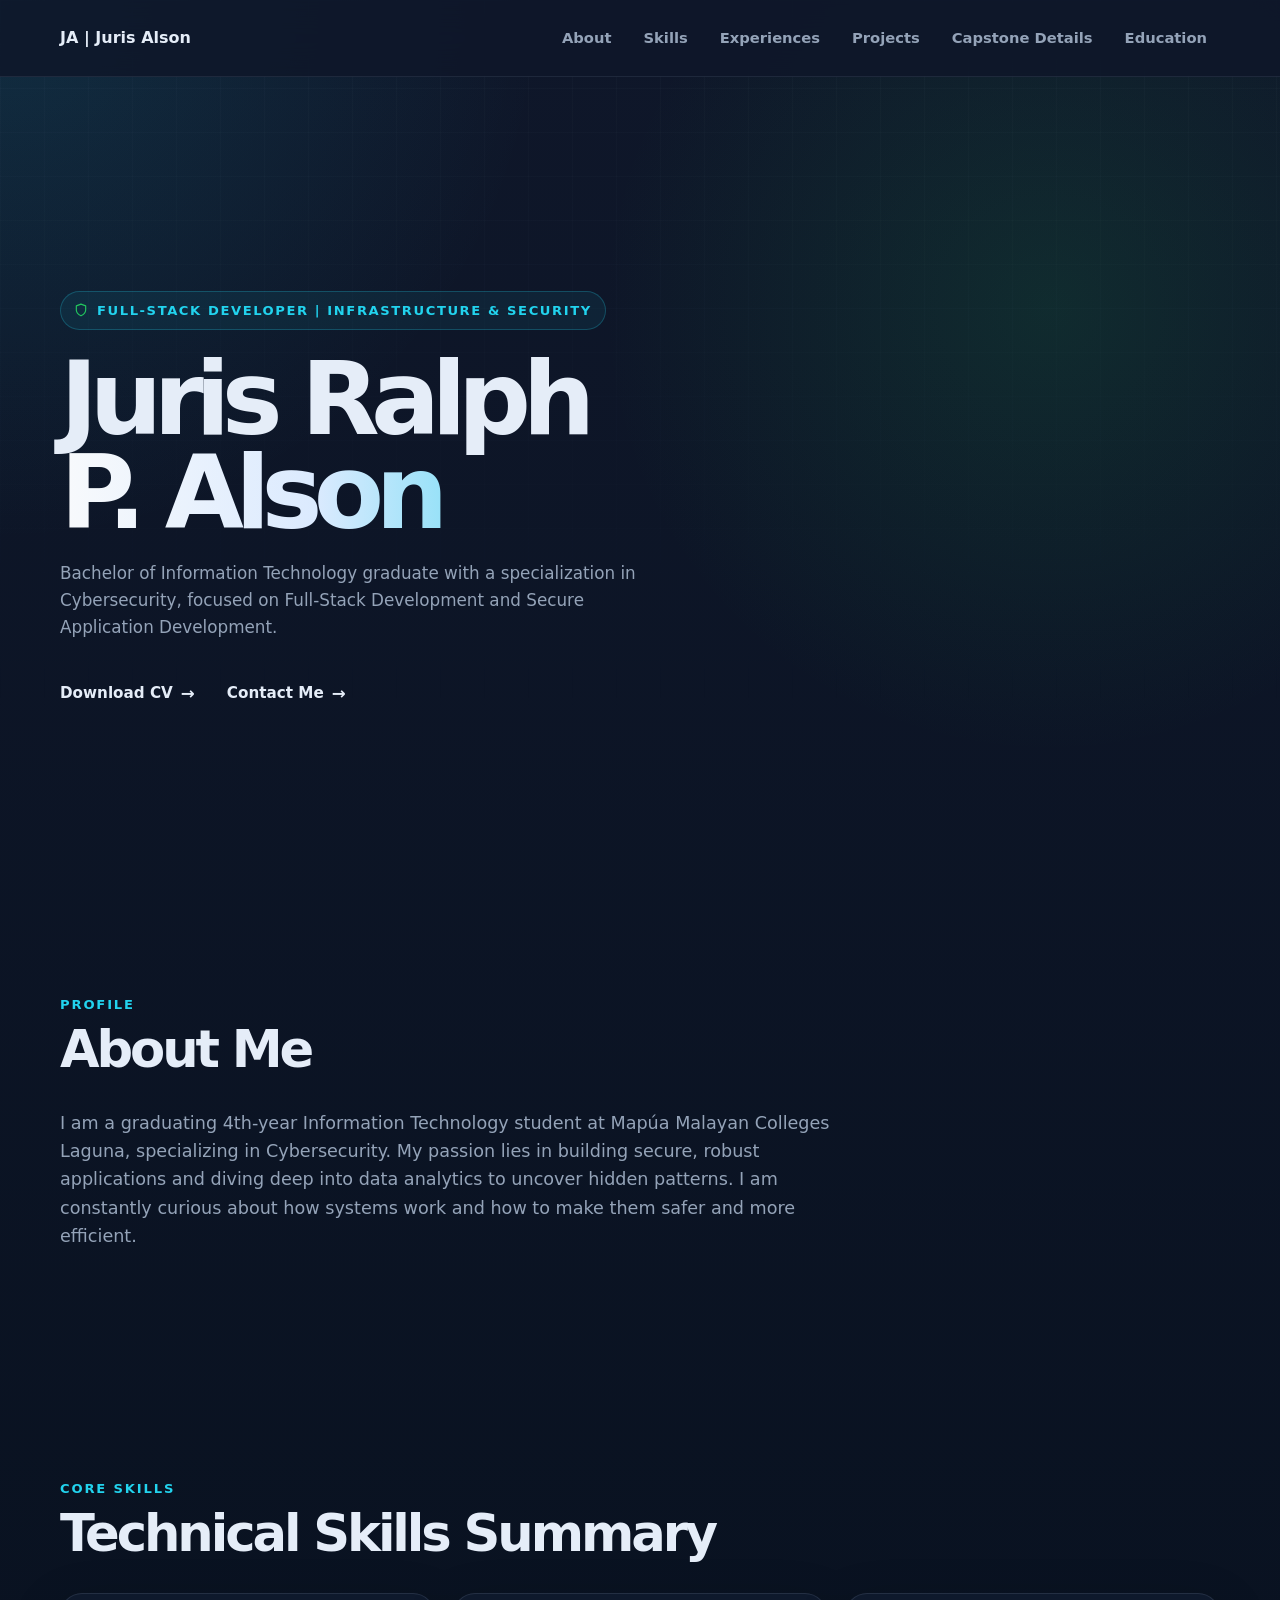
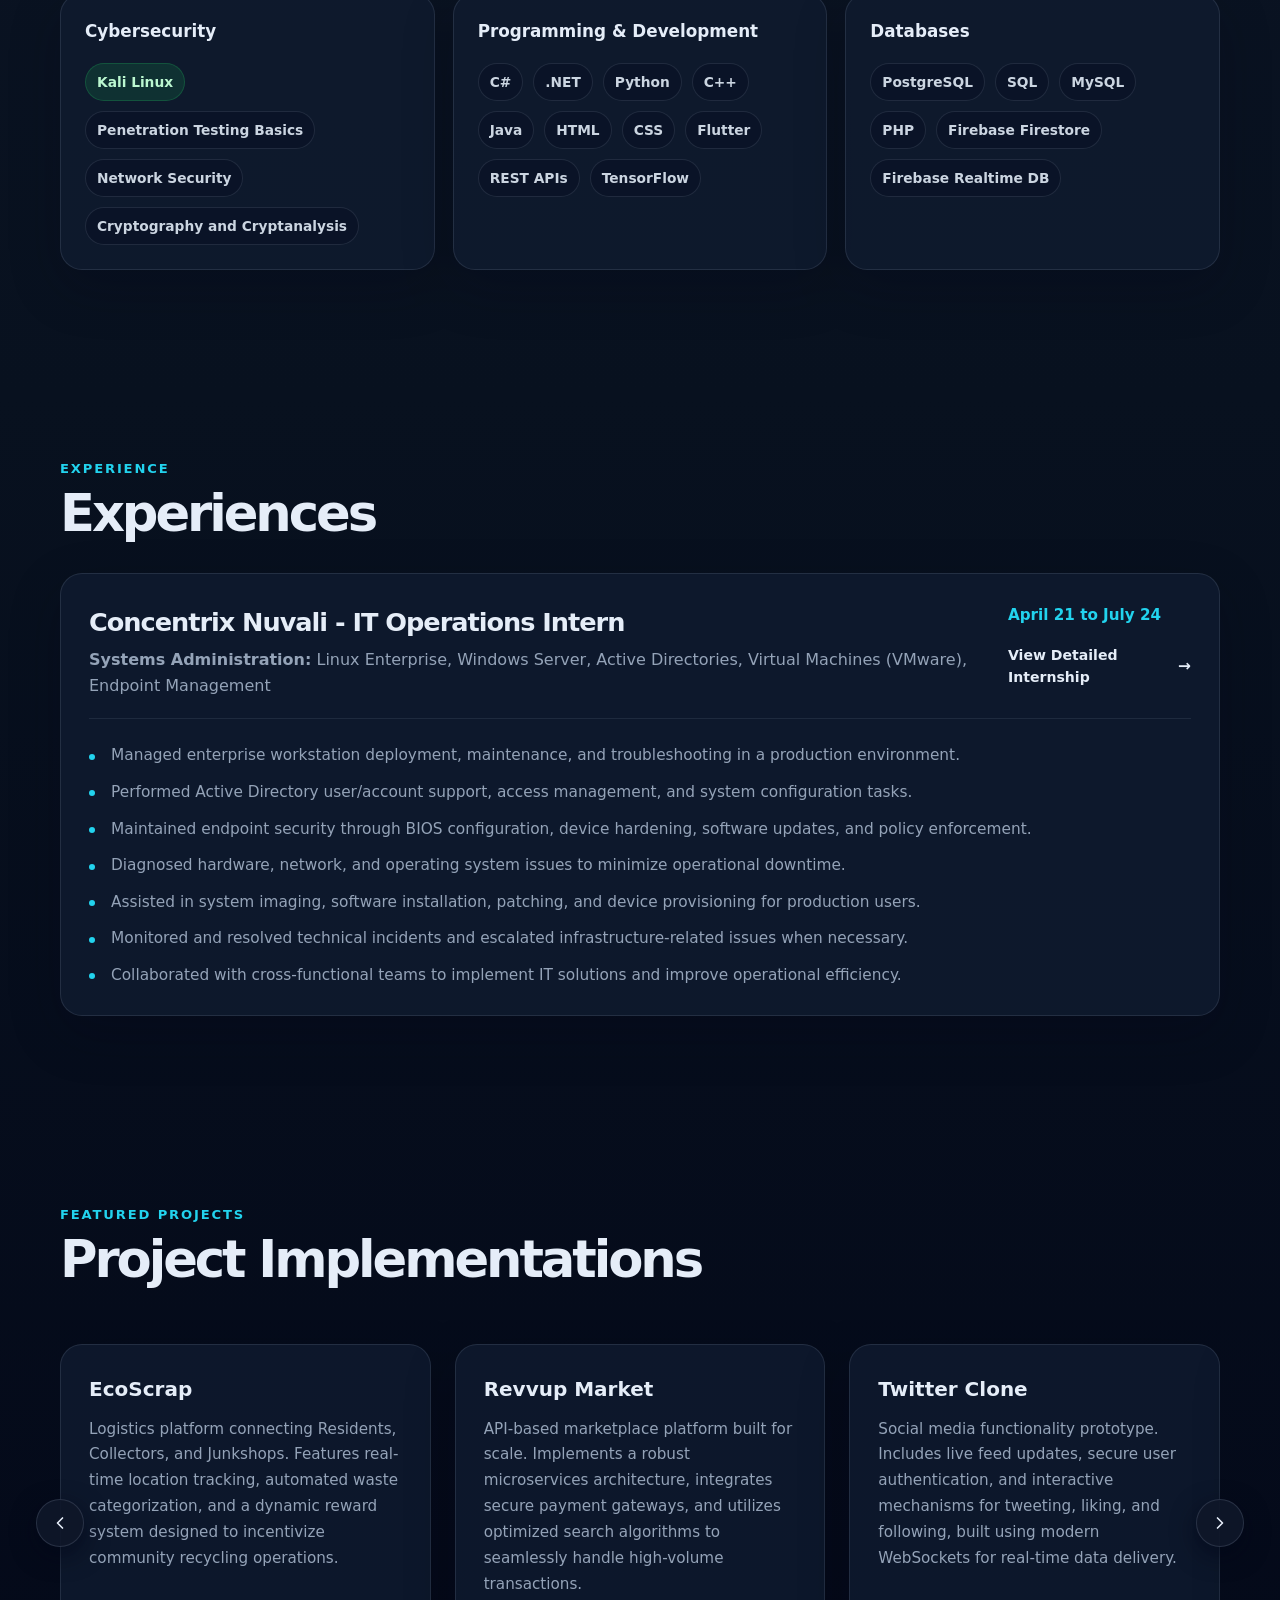
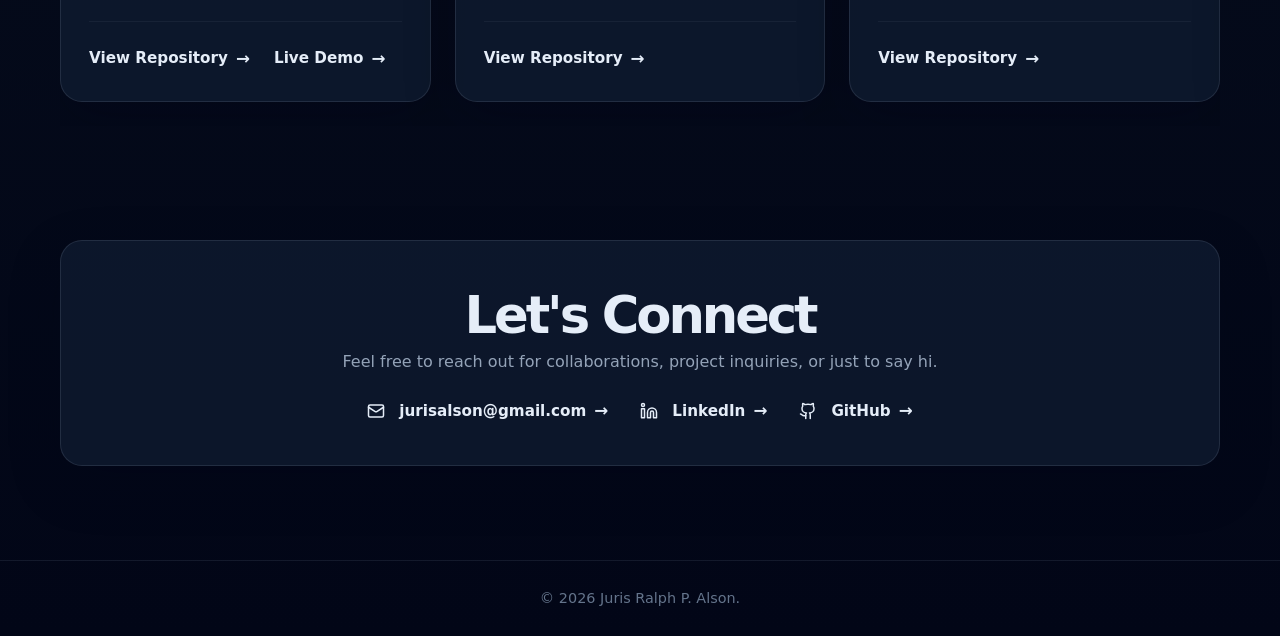
==== index.html @ 06d5c335 "Live demo link" ====
<!DOCTYPE html>
<html lang="en">
<head>
  <meta charset="UTF-8" />
  <meta name="viewport" content="width=device-width, initial-scale=1.0" />
  <meta name="description" content="Portfolio of Juris Ralph P. Alson - IT & Cybersecurity Graduate from Mapúa Malayan Colleges Laguna." />
  <title>Juris Ralph P. Alson | Full-Stack Developer & Cybersecurity</title>

  <style>
    :root {
      --bg: #0f172a;
      --bg-deep: #020617;
      --panel: #111c31;
      --panel-soft: #162238;
      --panel-glass: rgba(15, 23, 42, 0.76);
      --text: #e5edf8;
      --muted: #94a3b8;
      --muted-2: #64748b;
      --line: rgba(148, 163, 184, 0.18);
      --cyan: #22d3ee;
      --cyan-strong: #06b6d4;
      --green: #22c55e;
      --green-soft: rgba(34, 197, 94, 0.14);
      --cyan-soft: rgba(34, 211, 238, 0.14);
      --danger: #fb7185;
      --shadow: 0 24px 80px rgba(2, 6, 23, 0.45);
      --radius-xl: 28px;
      --radius-lg: 22px;
      --radius-md: 16px;
      --radius-sm: 12px;
      --container: 1160px;
      --transition: 220ms ease;
    }

    * {
      box-sizing: border-box;
      margin: 0;
      padding: 0;
    }

    html {
      scroll-behavior: smooth;
      max-width: 100%;
      overflow-x: hidden;
    }

    body {
      min-height: 100vh;
      max-width: 100%;
      overflow-x: hidden;
      background:
        radial-gradient(circle at top left, rgba(34, 211, 238, 0.12), transparent 34rem),
        radial-gradient(circle at 82% 8%, rgba(34, 197, 94, 0.12), transparent 28rem),
        linear-gradient(180deg, #0f172a 0%, #08111f 52%, #020617 100%);
      color: var(--text);
      font-family: Inter, ui-sans-serif, system-ui, -apple-system, BlinkMacSystemFont, "Segoe UI", sans-serif;
      line-height: 1.6;
      padding-top: 76px;
    }

    body::before {
      content: "";
      position: fixed;
      inset: 0;
      z-index: -2;
      background-image:
        linear-gradient(rgba(148, 163, 184, 0.04) 1px, transparent 1px),
        linear-gradient(90deg, rgba(148, 163, 184, 0.04) 1px, transparent 1px);
      background-size: 44px 44px;
      mask-image: linear-gradient(to bottom, rgba(0, 0, 0, 0.9), transparent 82%);
    }

    a {
      color: inherit;
      text-decoration: none;
    }

    img, svg {
      max-width: 100%;
      display: block;
    }

    .container {
      width: min(var(--container), calc(100% - 40px));
      margin-inline: auto;
    }

    .site-header {
      position: fixed;
      top: 0;
      left: 0;
      width: 100%;
      z-index: 1000;
      border-bottom: 1px solid rgba(148, 163, 184, 0.12);
      background: rgba(15, 23, 42, 0.85);
      backdrop-filter: blur(18px);
    }

    .nav {
      min-height: 76px;
      display: flex;
      align-items: center;
      justify-content: space-between;
      gap: 22px;
    }

    .brand {
      display: inline-flex;
      align-items: center;
      gap: 12px;
      min-height: 44px;
      font-weight: 800;
      letter-spacing: -0.04em;
    }

    .brand-mark {
      width: 42px;
      height: 42px;
      display: grid;
      place-items: center;
      border: 1px solid rgba(34, 211, 238, 0.42);
      border-radius: 14px;
      background:
        linear-gradient(135deg, rgba(34, 211, 238, 0.16), rgba(34, 197, 94, 0.08)),
        rgba(15, 23, 42, 0.7);
      color: var(--cyan);
      box-shadow: 0 0 34px rgba(34, 211, 238, 0.12);
    }

    .brand-text {
      font-size: 0.98rem;
      color: var(--text);
    }

    .nav-links {
      display: flex;
      align-items: center;
      gap: 6px;
      list-style: none;
    }

    .nav-links a {
      min-height: 44px;
      display: inline-flex;
      align-items: center;
      padding: 0 13px;
      border-radius: 999px;
      color: var(--muted);
      font-size: 0.92rem;
      font-weight: 650;
      transition: color var(--transition), background var(--transition), transform var(--transition);
    }

    .nav-links a:hover,
    .nav-links a:focus-visible {
      color: var(--cyan);
      background: rgba(34, 211, 238, 0.09);
      transform: translateY(-1px);
      outline: none;
    }

    /* --- ELEGANT TEXT LINKS --- */
    .text-link {
      display: inline-flex;
      align-items: center;
      gap: 8px;
      color: var(--text);
      font-size: 0.95rem;
      font-weight: 600;
      transition: color var(--transition);
      position: relative;
      padding-bottom: 2px;
      cursor: pointer;
    }

    .text-link .arrow {
      transition: transform var(--transition);
      font-size: 1.1em;
      line-height: 1;
    }

    .text-link::after {
      content: '';
      position: absolute;
      bottom: -2px;
      left: 0;
      width: 0;
      height: 1px;
      background: var(--cyan);
      transition: width 300ms ease;
    }

    .text-link:hover,
    .text-link:focus-visible {
      color: var(--cyan);
      outline: none;
    }

    .text-link:hover .arrow,
    .text-link:focus-visible .arrow {
      transform: translateX(4px);
    }

    .text-link:hover::after,
    .text-link:focus-visible::after {
      width: 100%;
    }

    .hero {
      min-height: calc(100vh - 76px);
      display: grid;
      align-items: center;
      padding: 92px 0 70px;
    }

    .hero-grid {
      display: grid;
      grid-template-columns: minmax(0, 1.1fr) minmax(300px, 0.9fr);
      align-items: center;
      gap: 54px;
    }

    .eyebrow {
      width: fit-content;
      display: inline-flex;
      align-items: center;
      gap: 9px;
      margin-bottom: 22px;
      padding: 8px 13px;
      border: 1px solid rgba(34, 211, 238, 0.24);
      border-radius: 999px;
      background: rgba(34, 211, 238, 0.07);
      color: var(--cyan);
      font-size: 0.82rem;
      font-weight: 800;
      letter-spacing: 0.12em;
      text-transform: uppercase;
    }

    .hero h1 {
      max-width: 760px;
      font-size: clamp(3rem, 8vw, 6.8rem);
      line-height: 0.92;
      letter-spacing: -0.085em;
      font-weight: 900;
    }

    .hero h1 span {
      display: block;
      background: linear-gradient(90deg, #f8fafc 0%, #dbeafe 42%, #22d3ee 100%);
      -webkit-background-clip: text;
      background-clip: text;
      color: transparent;
    }

    .hero-title {
      margin-top: 22px;
      color: var(--green);
      font-size: clamp(1.1rem, 2vw, 1.45rem);
      font-weight: 800;
      letter-spacing: -0.02em;
    }

    .hero-copy {
      max-width: 660px;
      margin-top: 20px;
      color: var(--muted);
      font-size: 1.05rem;
    }

    .hero-actions {
      display: flex;
      align-items: center;
      flex-wrap: wrap;
      gap: 32px;
      margin-top: 40px;
    }

    .hero-panel {
      position: relative;
      isolation: isolate;
      border: 1px solid rgba(148, 163, 184, 0.18);
      border-radius: var(--radius-xl);
      background: rgba(15, 23, 42, 0.78);
      box-shadow: var(--shadow);
      overflow: hidden;
    }

    .terminal-top {
      display: flex;
      align-items: center;
      gap: 8px;
      padding: 18px 20px;
      border-bottom: 1px solid rgba(148, 163, 184, 0.14);
      background: rgba(2, 6, 23, 0.28);
    }

    .dot { width: 11px; height: 11px; border-radius: 50%; background: var(--danger); }
    .dot:nth-child(2) { background: #fbbf24; }
    .dot:nth-child(3) { background: var(--green); }

    .terminal {
      padding: 26px;
      font-family: "SFMono-Regular", Consolas, "Liberation Mono", monospace;
      font-size: 0.93rem;
    }

    .terminal-line {
      display: flex;
      gap: 12px;
      padding: 10px 0;
      color: var(--muted);
      border-bottom: 1px solid rgba(148, 163, 184, 0.07);
    }

    .terminal-line:last-child { border-bottom: 0; }
    .prompt { color: var(--green); white-space: nowrap; }
    .command { color: var(--cyan); }
    .output { color: var(--text); }

    .section {
      padding: 94px 0;
      scroll-margin-top: 76px;
    }

    .section-heading {
      max-width: 760px;
      margin-bottom: 34px;
    }

    .section-kicker {
      color: var(--cyan);
      font-size: 0.82rem;
      font-weight: 900;
      letter-spacing: 0.14em;
      text-transform: uppercase;
    }

    .section h2 {
      margin-top: 9px;
      font-size: clamp(2rem, 4vw, 3.25rem);
      line-height: 1;
      letter-spacing: -0.06em;
    }

    .about-copy {
      max-width: 800px;
      color: var(--muted);
      font-size: 1.1rem;
      margin-bottom: 40px;
    }

    .skills-grid {
      display: grid;
      grid-template-columns: repeat(3, minmax(0, 1fr));
      gap: 18px;
    }

    .skill-card, .experience-card, .project-card, .contact-card {
      border: 1px solid rgba(148, 163, 184, 0.16);
      background: rgba(17, 28, 49, 0.76);
      border-radius: var(--radius-lg);
      box-shadow: 0 18px 52px rgba(2, 6, 23, 0.22);
    }

    .skill-card {
      padding: 24px;
      transition: transform var(--transition), border-color var(--transition), background var(--transition);
    }

    .skill-card:hover {
      transform: translateY(-5px);
      border-color: rgba(34, 211, 238, 0.34);
    }

    .card-title {
      display: flex;
      align-items: center;
      gap: 12px;
      margin-bottom: 18px;
      font-size: 1.05rem;
    }

    .tag-cloud {
      display: flex;
      flex-wrap: wrap;
      gap: 10px;
    }

    .tag {
      min-height: 34px;
      display: inline-flex;
      align-items: center;
      padding: 7px 11px;
      border: 1px solid rgba(148, 163, 184, 0.16);
      border-radius: 999px;
      background: rgba(2, 6, 23, 0.24);
      color: #cbd5e1;
      font-size: 0.86rem;
      font-weight: 700;
    }

    .tag.green {
      color: #bbf7d0;
      background: var(--green-soft);
      border-color: rgba(34, 197, 94, 0.24);
    }

    .experience-card {
      padding: 28px;
    }

    .experience-top {
      display: flex;
      align-items: flex-start;
      justify-content: space-between;
      gap: 22px;
      margin-bottom: 24px;
      padding-bottom: 20px;
      border-bottom: 1px solid rgba(148, 163, 184, 0.13);
    }

    .experience-top h3 { font-size: clamp(1.35rem, 2vw, 1.8rem); letter-spacing: -0.04em; }
    .experience-top p { color: var(--muted); margin-top: 4px; }
    .timeline-badge { color: var(--cyan); font-weight: 700; font-size: 0.95rem; }

    .resume-list {
      display: grid;
      gap: 12px;
      list-style: none;
      margin-top: 16px;
    }

    .resume-list li {
      position: relative;
      padding-left: 22px;
      color: var(--muted);
      font-size: 0.96rem;
    }

    .resume-list li::before {
      content: "";
      position: absolute;
      left: 0;
      top: 0.68em;
      width: 6px;
      height: 6px;
      border-radius: 50%;
      background: var(--cyan);
    }

    /* --- CAROUSEL SLIDESHOW STYLES --- */
    .carousel-wrapper {
      position: relative;
      display: flex;
      align-items: center;
    }

    .projects-carousel {
      display: flex;
      gap: 24px;
      overflow-x: auto;
      scroll-snap-type: x mandatory;
      scroll-behavior: smooth;
      padding: 24px 0; 
      scrollbar-width: none; 
      -ms-overflow-style: none;  
      width: 100%;
    }

    .projects-carousel::-webkit-scrollbar {
      display: none; 
    }

    .project-card {
      flex: 0 0 calc(33.333% - 16px);
      scroll-snap-align: start;
      display: flex;
      flex-direction: column;
      padding: 28px;
      transition: transform var(--transition), border-color var(--transition);
    }

    .project-card:hover {
      transform: translateY(-7px);
      border-color: rgba(34, 211, 238, 0.38);
    }

    .project-card h3 { 
      font-size: 1.25rem; 
      margin-bottom: 12px; 
    }
    
    .project-card p { 
      color: var(--muted); 
      font-size: 0.95rem; 
      margin-bottom: 24px; 
      line-height: 1.7;
    }

    .project-links {
      display: flex;
      flex-wrap: wrap;
      column-gap: 24px;
      row-gap: 12px;
      margin-top: auto;
      padding-top: 24px;
      border-top: 1px solid rgba(148, 163, 184, 0.08);
    }

    /* Carousel Navigation Arrows */
    .carousel-nav {
      position: absolute;
      z-index: 10;
      width: 48px;
      height: 48px;
      border-radius: 50%;
      background: rgba(15, 23, 42, 0.9);
      border: 1px solid rgba(148, 163, 184, 0.2);
      color: var(--text);
      display: grid;
      place-items: center;
      cursor: pointer;
      box-shadow: 0 8px 24px rgba(2, 6, 23, 0.6);
      transition: all var(--transition);
    }

    .carousel-nav svg {
      width: 20px;
      height: 20px;
    }

    .carousel-nav:hover {
      color: var(--cyan);
      border-color: var(--cyan);
      background: rgba(34, 211, 238, 0.1);
      transform: scale(1.05);
    }

    .carousel-nav.prev { left: -24px; }
    .carousel-nav.next { right: -24px; }

    /* Contacts Section */
    .contact-card {
      padding: 40px;
      text-align: center;
      margin-top: 20px;
    }
    
    .contact-links {
      display: flex;
      justify-content: center;
      align-items: center;
      gap: 32px;
      flex-wrap: wrap;
      margin-top: 24px;
    }

    .footer { 
      padding: 26px 0; 
      border-top: 1px solid rgba(148, 163, 184, 0.12); 
      color: var(--muted-2); 
      text-align: center; 
      font-size: 0.9rem; 
    }

    @media (max-width: 980px) {
      .nav { flex-direction: column; align-items: flex-start; gap: 14px; padding: 14px 0; }
      .nav-links { width: 100%; overflow-x: auto; background: rgba(2, 6, 23, 0.2); padding: 6px; border-radius: 14px; }
      .hero-grid { grid-template-columns: 1fr; }
      .skills-grid { grid-template-columns: repeat(2, minmax(0, 1fr)); }
      .project-card { flex: 0 0 calc(50% - 12px); }
      .carousel-nav.prev { left: -10px; }
      .carousel-nav.next { right: -10px; }
    }

    @media (max-width: 720px) {
      .skills-grid { grid-template-columns: 1fr; }
      .experience-top { flex-direction: column; gap: 10px; }
      .project-card { flex: 0 0 100%; }
      .carousel-nav.prev { left: 5px; }
      .carousel-nav.next { right: 5px; }
      .contact-links { gap: 20px; flex-direction: column; }
    }
  </style>
</head>

<body>
  <header class="site-header">
     <nav class="nav container">
      <a  class="" href="index.html" style="text-decoration:none; color:var(--text-main); font-weight:900;">JA | Juris Alson</a>
           <ul class="nav-links">
        <li><a href="#about">About</a></li>
        <li><a href="#skills">Skills</a></li>
        <li><a href="#experience">Experiences</a></li>
        <li><a href="#projects">Projects</a></li>
        <li><a href="capstone.html">Capstone Details</a></li>
        <li><a href="education.html">Education</a></li>
      </ul>
    </nav>
  </header>

  <main id="home">
    <section class="hero">
      <div class="container hero-grid">
        <div class="hero-content">
          <p class="eyebrow">
            <svg width="14" height="14" viewBox="0 0 24 24" fill="none" stroke="currentColor" stroke-width="2" stroke-linecap="round" stroke-linejoin="round" style="color: var(--green)"><path d="M12 22s8-4 8-10V5l-8-3-8 3v7c0 6 8 10 8 10z"/></svg>
            Full-Stack Developer | Infrastructure &amp; Security
          </p>
          <h1>Juris Ralph <span>P. Alson</span></h1>
          <p class="hero-copy">
            Bachelor of Information Technology graduate with a specialization in Cybersecurity, focused on Full-Stack Development and Secure Application Development.
          </p>
          <div class="hero-actions">
            <a class="text-link" href="#">
              Download CV <span class="arrow">&rarr;</span>
            </a>
            <a class="text-link" href="#contact">
              Contact Me <span class="arrow">&rarr;</span>
            </a>
          </div>
        </div>
      </div>
    </section>

    <section class="section" id="about">
      <div class="container">
        <div class="section-heading">
          <p class="section-kicker">Profile</p>
          <h2>About Me</h2>
        </div>
        <p class="about-copy">
          I am a graduating 4th-year Information Technology student at Mapúa Malayan Colleges Laguna, specializing in Cybersecurity. My passion lies in building secure, robust applications and diving deep into data analytics to uncover hidden patterns. I am constantly curious about how systems work and how to make them safer and more efficient.
        </p>
      </div>
    </section>

    <section class="section" id="skills">
      <div class="container">
        <div class="section-heading">
          <p class="section-kicker">Core Skills</p>
          <h2>Technical Skills Summary</h2>
        </div>
        <div class="skills-grid">
          <article class="skill-card">
            <h3 class="card-title">Cybersecurity</h3>
            <div class="tag-cloud">
              <span class="tag green">Kali Linux</span><span class="tag">Penetration Testing Basics</span>
              <span class="tag">Network Security</span><span class="tag">Cryptography and Cryptanalysis</span>
            </div>
          </article>
          <article class="skill-card">
            <h3 class="card-title">Programming &amp; Development</h3>
            <div class="tag-cloud">
              <span class="tag">C#</span><span class="tag">.NET</span><span class="tag">Python</span><span class="tag">C++</span><span class="tag">Java</span>
              <span class="tag">HTML</span><span class="tag">CSS</span><span class="tag">Flutter</span><span class="tag">REST APIs</span><span class="tag">TensorFlow</span>
            </div>
          </article>
          <article class="skill-card">
            <h3 class="card-title">Databases</h3>
            <div class="tag-cloud">
              <span class="tag">PostgreSQL</span><span class="tag">SQL</span><span class="tag">MySQL</span><span class="tag">PHP</span><span class="tag">Firebase Firestore</span><span class="tag">Firebase Realtime DB</span>
            </div>
          </article>
        </div>
      </div>
    </section>

    <section class="section" id="experience">
      <div class="container">
        <div class="section-heading">
          <p class="section-kicker">Experience</p>
          <h2>Experiences</h2>
        </div>
        <article class="experience-card">
          <div class="experience-top">
            <div>
              <h3>Concentrix Nuvali - IT Operations Intern</h3>
              <p><strong>Systems Administration:</strong> Linux Enterprise, Windows Server, Active Directories, Virtual Machines (VMware), Endpoint Management</p>
            </div>
            <div>
              <span class="timeline-badge">April 21 to July 24</span>
              <div style="margin-top: 14px;">
                <a href="https://docs.google.com/document/d/12m9ZU3Gv-jdrtrzDTRS5adx8WhBdzxAST0twOi1y_UE/edit?usp=sharing" class="text-link" style="font-size: 0.88rem;">
                  View Detailed Internship <span class="arrow">&rarr;</span>
                </a>
              </div>
            </div>
          </div>
          <ul class="resume-list">
            <li>Managed enterprise workstation deployment, maintenance, and troubleshooting in a production environment.</li>
            <li>Performed Active Directory user/account support, access management, and system configuration tasks.</li>
            <li>Maintained endpoint security through BIOS configuration, device hardening, software updates, and policy enforcement.</li>
            <li>Diagnosed hardware, network, and operating system issues to minimize operational downtime.</li>
            <li>Assisted in system imaging, software installation, patching, and device provisioning for production users.</li>
            <li>Monitored and resolved technical incidents and escalated infrastructure-related issues when necessary.</li>
            <li>Collaborated with cross-functional teams to implement IT solutions and improve operational efficiency.</li>
          </ul>
        </article>
      </div>
    </section>

    <section class="section" id="projects">
      <div class="container">
        <div class="section-heading">
          <p class="section-kicker">Featured Projects</p>
          <h2>Project Implementations</h2>
        </div>
        
        <div class="carousel-wrapper">
          <button class="carousel-nav prev" aria-label="Previous project">
            <svg viewBox="0 0 24 24" fill="none" stroke="currentColor" stroke-width="2" stroke-linecap="round" stroke-linejoin="round"><path d="m15 18-6-6 6-6"/></svg>
          </button>
          
          <div class="projects-carousel" id="projects-track">
            
            <article class="project-card">
              <h3>EcoScrap</h3>
              <p>Logistics platform connecting Residents, Collectors, and Junkshops. Features real-time location tracking, automated waste categorization, and a dynamic reward system designed to incentivize community recycling operations.</p>
              <div class="project-links">
                <a href="https://github.com/JurisAlson/ecoscrap_app.git" class="text-link">View Repository <span class="arrow">&rarr;</span></a>
                <a href="https://eric11101.github.io/Ecoscrap/" class="text-link">Live Demo <span class="arrow">&rarr;</span></a>
              </div>
            </article>

            <article class="project-card">
              <h3>Revvup Market</h3>
              <p>API-based marketplace platform built for scale. Implements a robust microservices architecture, integrates secure payment gateways, and utilizes optimized search algorithms to seamlessly handle high-volume transactions.</p>
              <div class="project-links">
                <a href="https://github.com/JurisAlson/SecureWord-4WayText-Encryption-and-Decryption.git" class="text-link">View Repository <span class="arrow">&rarr;</span></a>
              </div>
            </article>

            <article class="project-card">
              <h3>Twitter Clone</h3>
              <p>Social media functionality prototype. Includes live feed updates, secure user authentication, and interactive mechanisms for tweeting, liking, and following, built using modern WebSockets for real-time data delivery.</p>
              <div class="project-links">
                <a href="https://github.com/JurisAlson/TwitterClone.git" class="text-link">View Repository <span class="arrow">&rarr;</span></a>
              </div>
            </article>

            <article class="project-card">
              <h3>Restaurant Log</h3>
              <p>Management system utilizing XAMPP, MySQL, and PHP. Streamlines order processing, tracks dynamic inventory changes, and generates daily sales analytics to support small food businesses in their daily operations.</p>
              <div class="project-links">
                <a href="https://github.com/JurisAlson/Simple-GUI-Integration-system-for-restaurant-log.git" class="text-link">View Repository <span class="arrow">&rarr;</span></a>
              </div>
            </article>

            <article class="project-card">
              <h3>Security Password Checker</h3>
              <p>Security tool for evaluating password strength and complexity. Utilizes advanced entropy calculations, common dictionary vulnerability checks, and pattern recognition to enforce strict enterprise-level security policies.</p>
              <div class="project-links">
                <a href="https://github.com/JurisAlson/SecuritypasswordChecker.git" class="text-link">View Repository <span class="arrow">&rarr;</span></a>
              </div>
            </article>

            <article class="project-card">
              <h3>SecureWord Encryption</h3>
              <p>Showcases a combination of multiple encryption algorithms to demonstrate various cryptographic techniques. Integrates both symmetric and asymmetric models, including AES and RSA, to highlight data integrity protocols.</p>
              <div class="project-links">
                <a href="https://github.com/JurisAlson/SecureWord-4WayText-Encryption-and-Decryption.git" class="text-link">View Repository <span class="arrow">&rarr;</span></a>
              </div>
            </article>

            <article class="project-card">
              <h3>SecureAuth</h3>
              <p>Authentication system using Next.js, TypeScript, and JWT. Features comprehensive role-based access control, persistent session management, and secure HTTP-only cookie storage for resilient modern web applications.</p>
              <div class="project-links">
                <a href="https://github.com/JurisAlson/SecureAuth.git" class="text-link">View Repository <span class="arrow">&rarr;</span></a>
              </div>
            </article>

          </div>
          
          <button class="carousel-nav next" aria-label="Next project">
            <svg viewBox="0 0 24 24" fill="none" stroke="currentColor" stroke-width="2" stroke-linecap="round" stroke-linejoin="round"><path d="m9 18 6-6-6-6"/></svg>
          </button>
        </div>
      </div>
    </section>

    <section class="section" id="contact" style="padding-top: 0;">
      <div class="container">
        <div class="contact-card">
          <h2>Let's Connect</h2>
          <p style="color: var(--muted); margin-top: 8px;">Feel free to reach out for collaborations, project inquiries, or just to say hi.</p>
          
          <div class="contact-links">
            <a href="mailto:jurisalson@gmail.com" class="text-link">
              <svg width="18" height="18" viewBox="0 0 24 24" fill="none" stroke="currentColor" stroke-width="2" stroke-linecap="round" stroke-linejoin="round" style="margin-right: 6px;"><rect width="20" height="16" x="2" y="4" rx="2"/><path d="m22 7-8.97 5.7a1.94 1.94 0 0 1-2.06 0L2 7"/></svg>
              jurisalson@gmail.com <span class="arrow">&rarr;</span>
            </a>
            
            <a href="https://www.linkedin.com/in/juris-alson-659a052a8/" class="text-link">
              <svg width="18" height="18" viewBox="0 0 24 24" fill="none" stroke="currentColor" stroke-width="2" stroke-linecap="round" stroke-linejoin="round" style="margin-right: 6px;"><path d="M16 8a6 6 0 0 1 6 6v7h-4v-7a2 2 0 0 0-2-2 2 2 0 0 0-2 2v7h-4v-7a6 6 0 0 1 6-6z"/><rect width="4" height="12" x="2" y="9"/><circle cx="4" cy="4" r="2"/></svg>
              LinkedIn <span class="arrow">&rarr;</span>
            </a>
            
            <a href="https://github.com/JurisAlson" class="text-link">
              <svg width="18" height="18" viewBox="0 0 24 24" fill="none" stroke="currentColor" stroke-width="2" stroke-linecap="round" stroke-linejoin="round" style="margin-right: 6px;"><path d="M15 22v-4a4.8 4.8 0 0 0-1-3.5c3 0 6-2 6-5.5.08-1.25-.27-2.48-1-3.5.28-1.15.28-2.35 0-3.5 0 0-1 0-3 1.5-2.64-.5-5.36-.5-8 0C6 2 5 2 5 2c-.3 1.15-.3 2.35 0 3.5A5.403 5.403 0 0 0 4 9c0 3.5 3 5.5 6 5.5-.39.49-.68 1.05-.85 1.65-.17.6-.22 1.23-.15 1.85v4"/><path d="M9 18c-4.51 2-5-2-7-2"/></svg>
              GitHub <span class="arrow">&rarr;</span>
            </a>
          </div>
        </div>
      </div>
    </section>
  </main>

  <footer class="footer">
    <div class="container">
      <p>&copy; 2026 Juris Ralph P. Alson.</p>
    </div>
  </footer>

  <script>
    document.addEventListener('DOMContentLoaded', () => {
      const track = document.getElementById('projects-track');
      const prevBtn = document.querySelector('.carousel-nav.prev');
      const nextBtn = document.querySelector('.carousel-nav.next');

      if (track && prevBtn && nextBtn) {
        nextBtn.addEventListener('click', () => {
          const cardWidth = track.querySelector('.project-card').offsetWidth + 24; 
          track.scrollBy({ left: cardWidth, behavior: 'smooth' });
        });

        prevBtn.addEventListener('click', () => {
          const cardWidth = track.querySelector('.project-card').offsetWidth + 24; 
          track.scrollBy({ left: -cardWidth, behavior: 'smooth' });
        });
      }
    });
  </script>
</body>
</html>
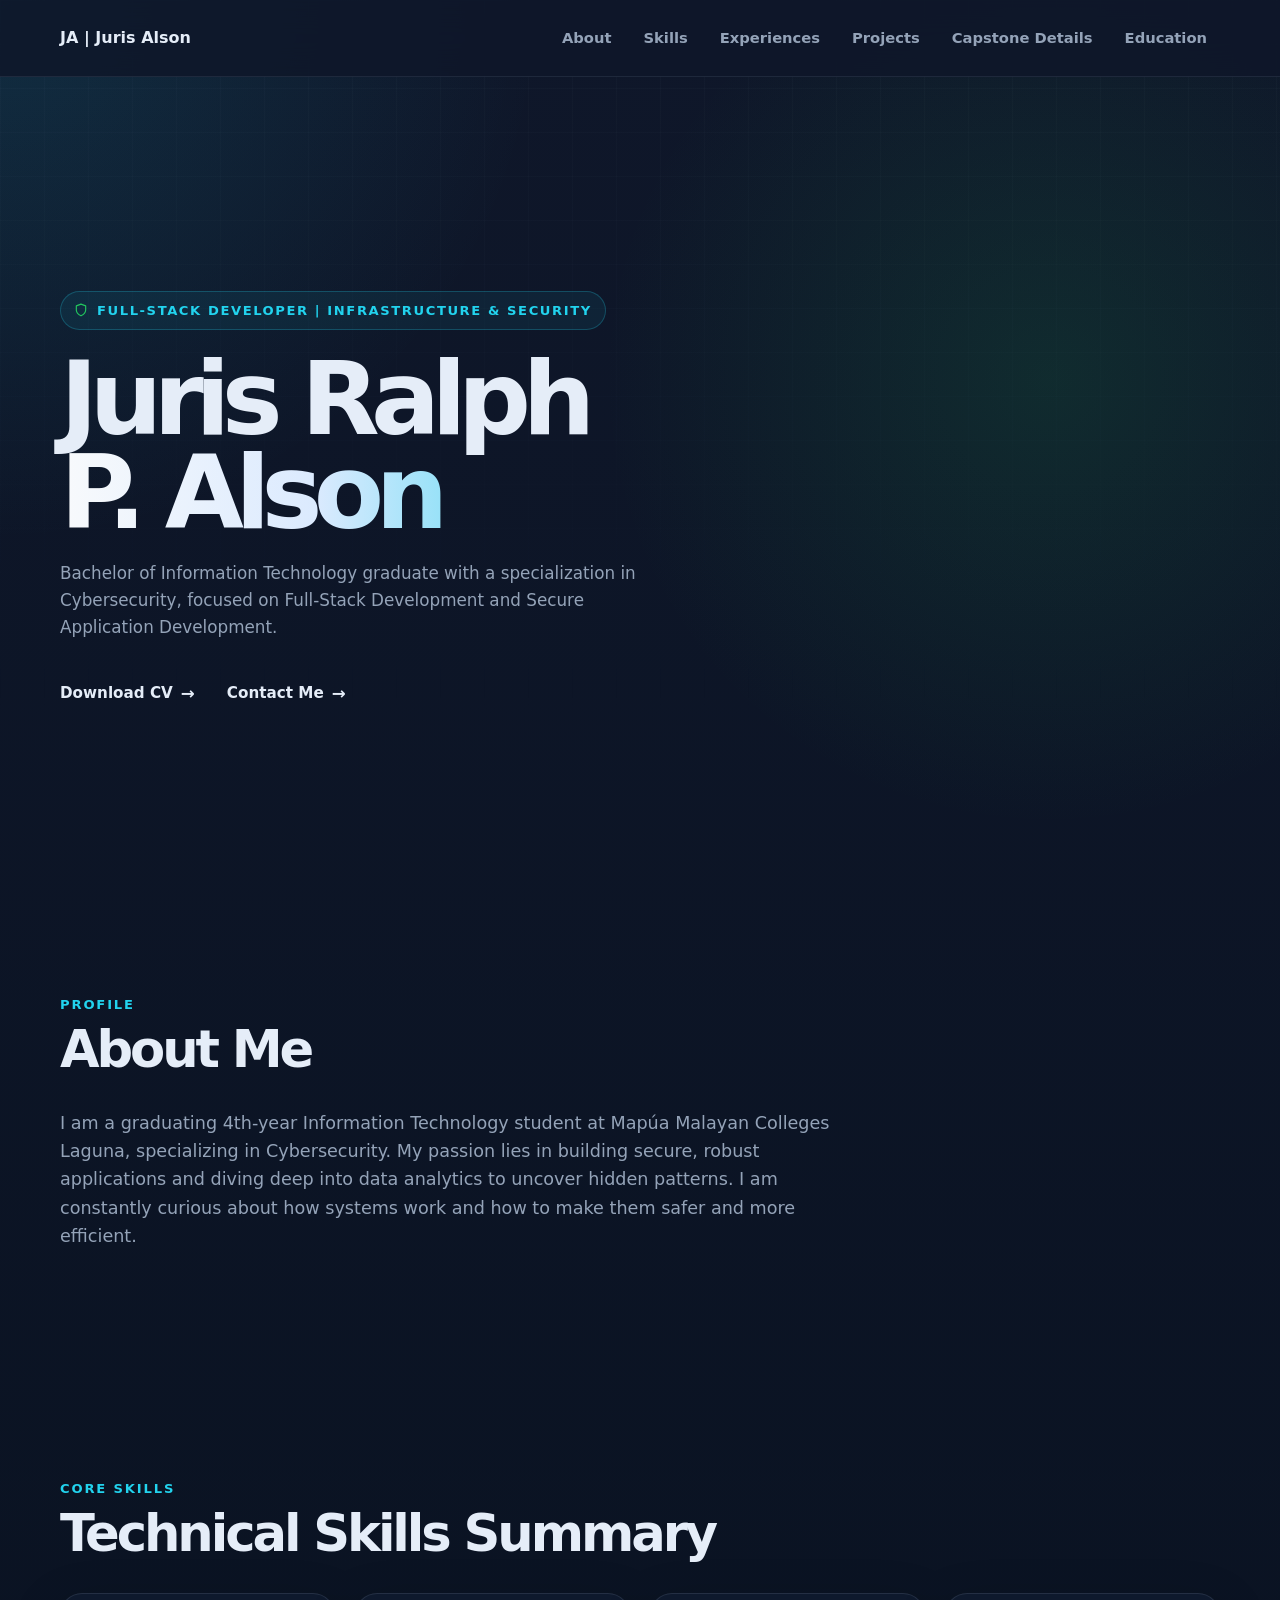
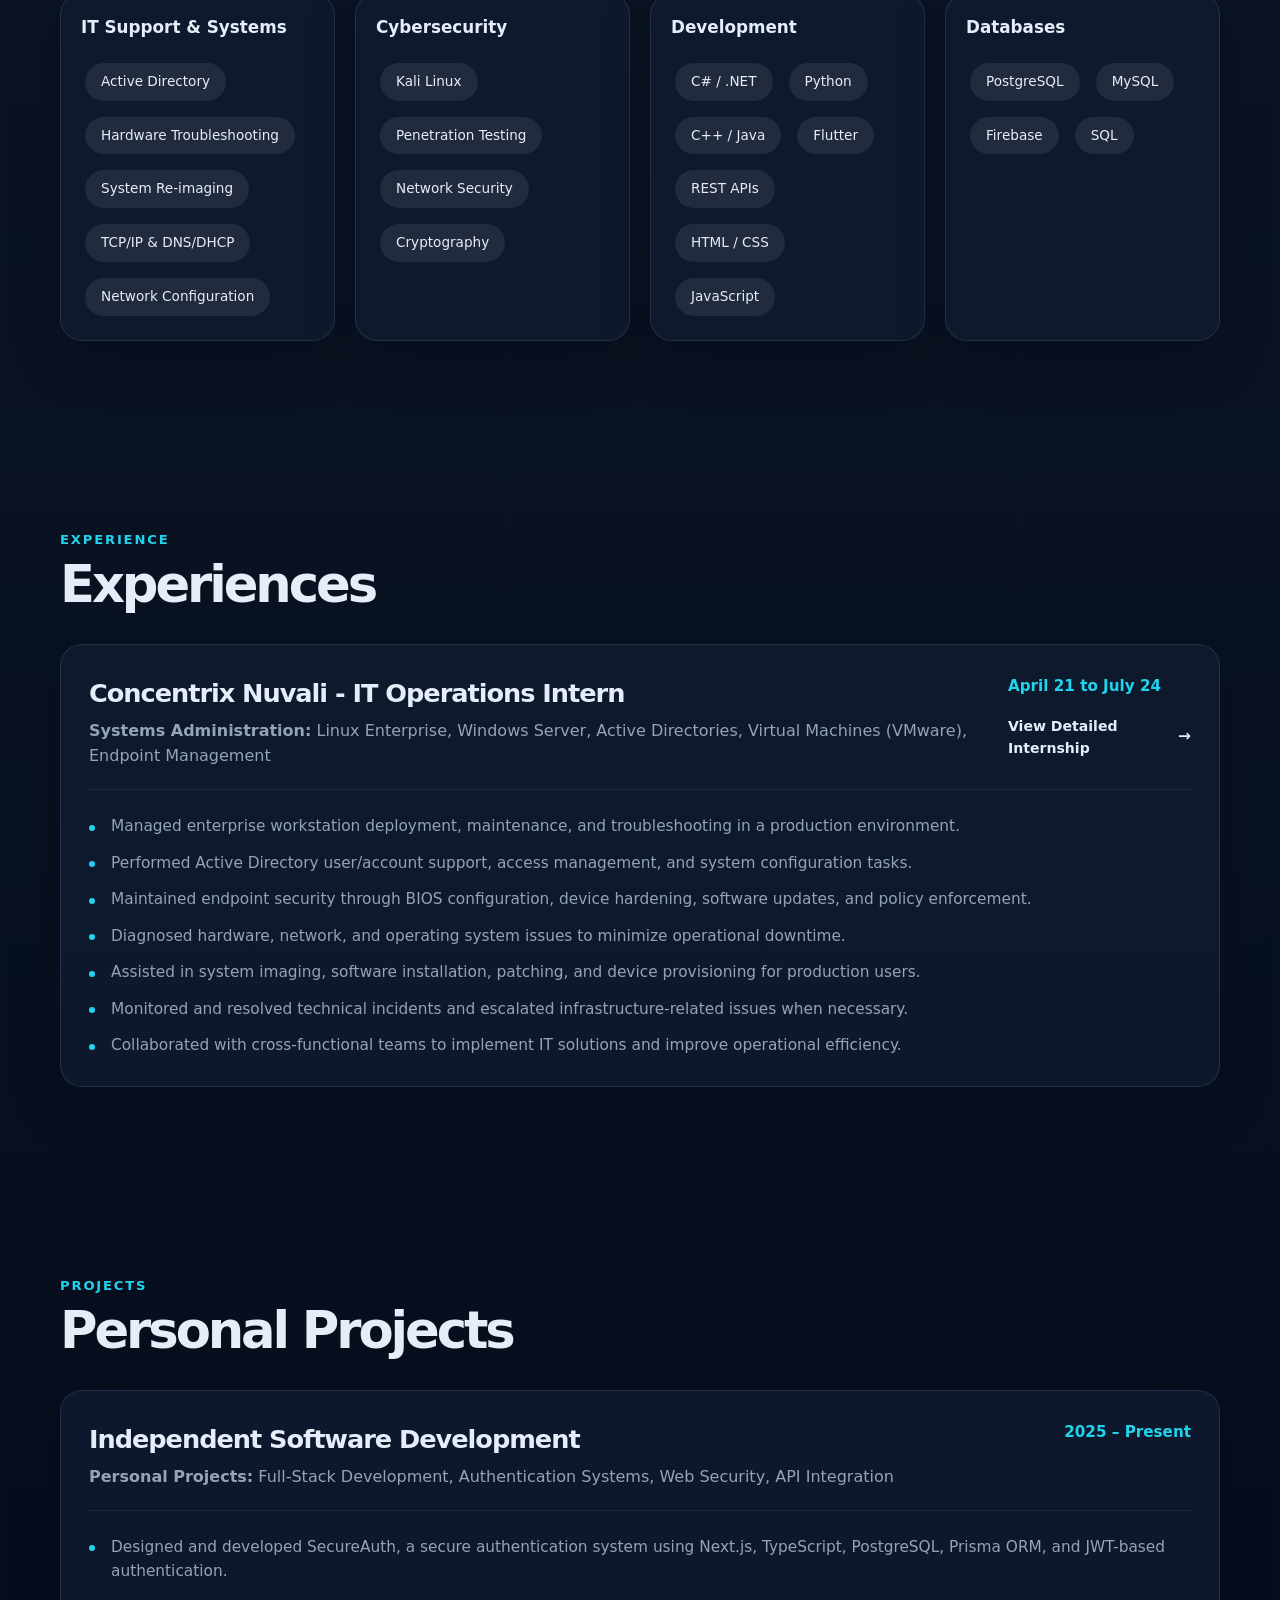
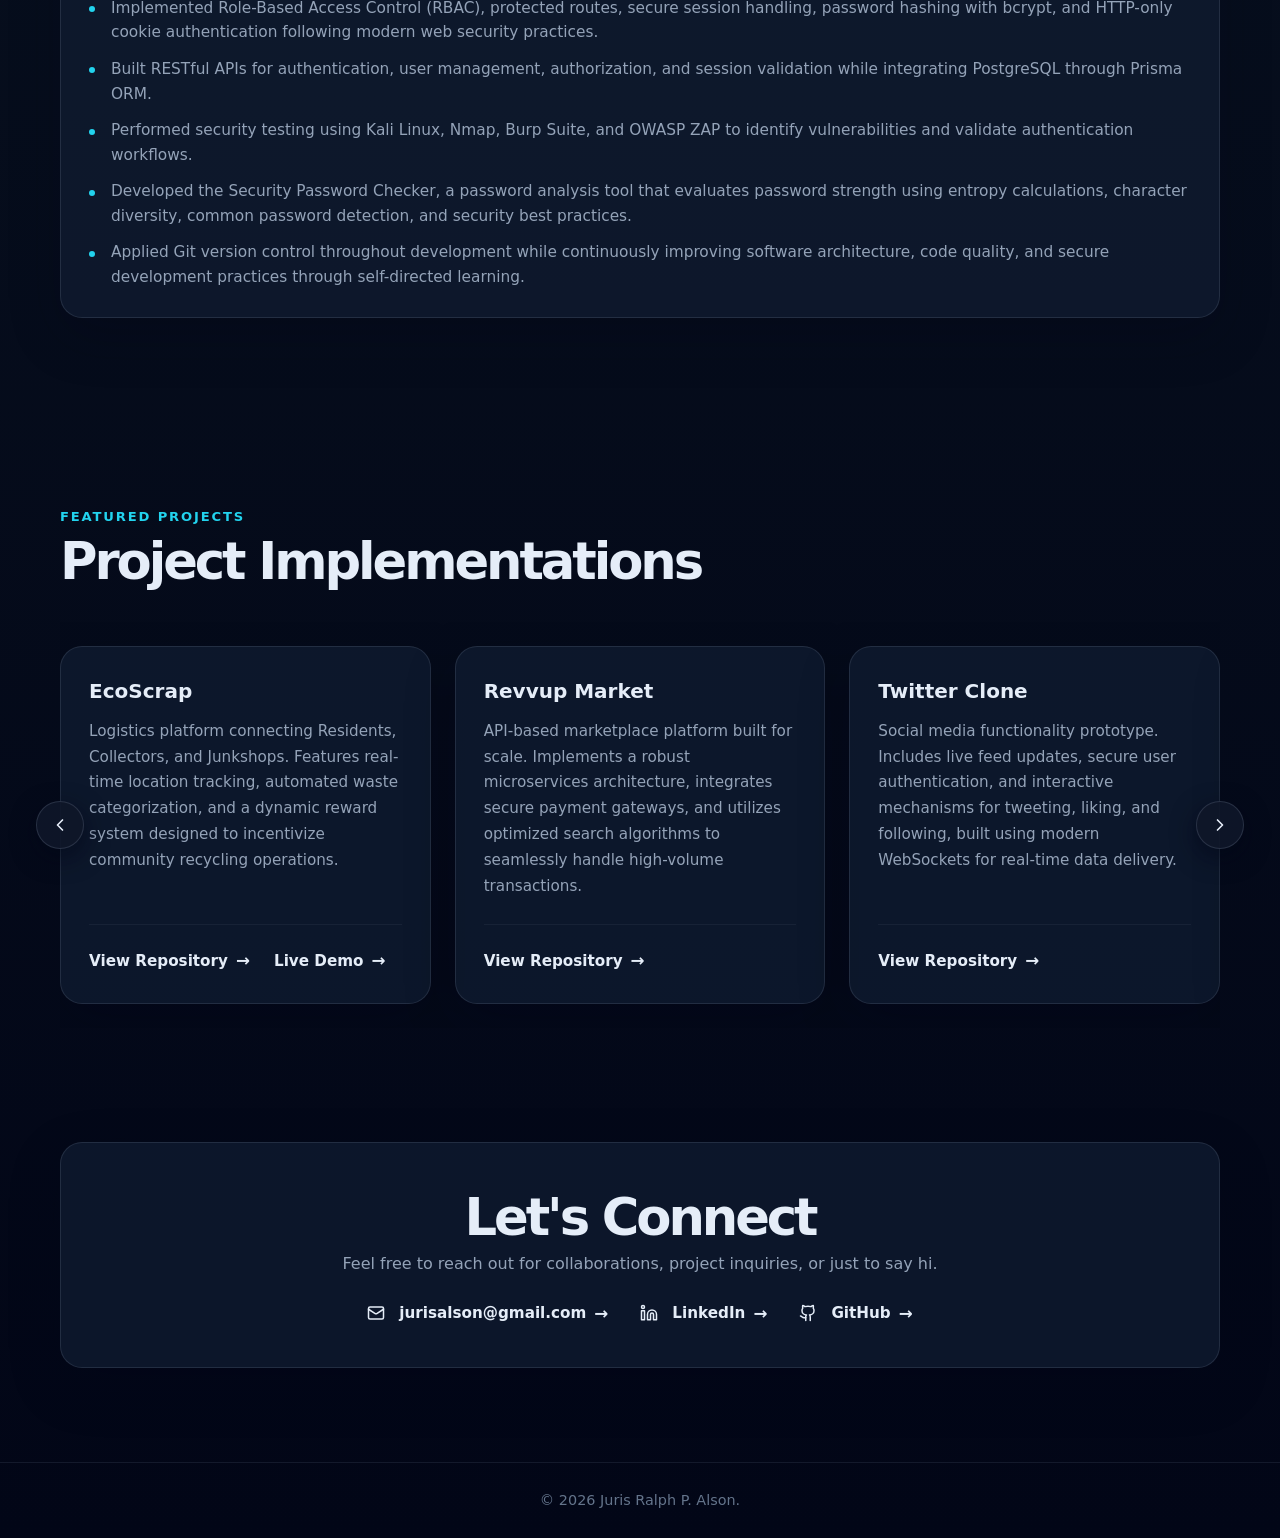
==== commit b676c7f9: "finaliizing main page" ====
--- a/index.html
+++ b/index.html
@@ -381,24 +381,30 @@
       font-size: 1.05rem;
     }
 
-    .tag-cloud {
-      display: flex;
-      flex-wrap: wrap;
-      gap: 10px;
-    }
-
-    .tag {
-      min-height: 34px;
-      display: inline-flex;
-      align-items: center;
-      padding: 7px 11px;
-      border: 1px solid rgba(148, 163, 184, 0.16);
-      border-radius: 999px;
-      background: rgba(2, 6, 23, 0.24);
-      color: #cbd5e1;
-      font-size: 0.86rem;
-      font-weight: 700;
-    }
+/* Update your tag container to this */
+.tag-cloud {
+  display: flex;
+  flex-wrap: wrap;
+  gap: 8px; /* Keeps tags close together */
+  margin-top: 15px;
+}
+
+/* Make tags smaller/more compact */
+.tag {
+display: inline-block;
+  background: rgba(255, 255, 255, 0.08);
+  padding: 8px 16px;
+  border-radius: 50px; /* THIS IS THE FIX: Makes them pill-shaped */
+  font-size: 0.85rem;
+  margin: 4px;
+  transition: all 0.3s ease;
+}
+
+/* Ensure cards are uniform */
+.skill-card {
+  padding: 20px;
+  /* Remove fixed height if you have one, let content dictate size */
+}
 
     .tag.green {
       color: #bbf7d0;
@@ -613,7 +619,7 @@
             Bachelor of Information Technology graduate with a specialization in Cybersecurity, focused on Full-Stack Development and Secure Application Development.
           </p>
           <div class="hero-actions">
-            <a class="text-link" href="#">
+            <a class="text-link" href="./asset/ALSON_CV.pdf">
               Download CV <span class="arrow">&rarr;</span>
             </a>
             <a class="text-link" href="#contact">
@@ -636,36 +642,62 @@
       </div>
     </section>
 
-    <section class="section" id="skills">
-      <div class="container">
-        <div class="section-heading">
-          <p class="section-kicker">Core Skills</p>
-          <h2>Technical Skills Summary</h2>
-        </div>
-        <div class="skills-grid">
-          <article class="skill-card">
-            <h3 class="card-title">Cybersecurity</h3>
-            <div class="tag-cloud">
-              <span class="tag green">Kali Linux</span><span class="tag">Penetration Testing Basics</span>
-              <span class="tag">Network Security</span><span class="tag">Cryptography and Cryptanalysis</span>
-            </div>
-          </article>
-          <article class="skill-card">
-            <h3 class="card-title">Programming &amp; Development</h3>
-            <div class="tag-cloud">
-              <span class="tag">C#</span><span class="tag">.NET</span><span class="tag">Python</span><span class="tag">C++</span><span class="tag">Java</span>
-              <span class="tag">HTML</span><span class="tag">CSS</span><span class="tag">Flutter</span><span class="tag">REST APIs</span><span class="tag">TensorFlow</span>
-            </div>
-          </article>
-          <article class="skill-card">
-            <h3 class="card-title">Databases</h3>
-            <div class="tag-cloud">
-              <span class="tag">PostgreSQL</span><span class="tag">SQL</span><span class="tag">MySQL</span><span class="tag">PHP</span><span class="tag">Firebase Firestore</span><span class="tag">Firebase Realtime DB</span>
-            </div>
-          </article>
-        </div>
-      </div>
-    </section>
+<section class="section" id="skills">
+  <div class="container">
+    <div class="section-heading">
+      <p class="section-kicker">Core Skills</p>
+      <h2>Technical Skills Summary</h2>
+    </div>
+    
+    <div class="skills-grid" style="display: grid; grid-template-columns: repeat(4, 1fr); gap: 20px;">
+      
+      <article class="skill-card">
+        <h3 class="card-title">IT Support & Systems</h3>
+        <div class="tag-cloud">
+          <span class="tag">Active Directory</span>
+          <span class="tag">Hardware Troubleshooting</span>
+          <span class="tag">System Re-imaging</span>
+          <span class="tag">TCP/IP & DNS/DHCP</span>
+          <span class="tag">Network Configuration</span>
+        </div>
+      </article>
+
+      <article class="skill-card">
+        <h3 class="card-title">Cybersecurity</h3>
+        <div class="tag-cloud">
+          <span class="tag">Kali Linux</span>
+          <span class="tag">Penetration Testing</span>
+          <span class="tag">Network Security</span>
+          <span class="tag">Cryptography</span>
+        </div>
+      </article>
+
+      <article class="skill-card">
+        <h3 class="card-title">Development</h3>
+        <div class="tag-cloud">
+          <span class="tag">C# / .NET</span>
+          <span class="tag">Python</span>
+          <span class="tag">C++ / Java</span>
+          <span class="tag">Flutter</span>
+          <span class="tag">REST APIs</span>
+          <span class="tag">HTML / CSS</span>
+          <span class="tag">JavaScript</span>          
+        </div>
+      </article>
+
+      <article class="skill-card">
+        <h3 class="card-title">Databases</h3>
+        <div class="tag-cloud">
+          <span class="tag">PostgreSQL</span>
+          <span class="tag">MySQL</span>
+          <span class="tag">Firebase</span>
+          <span class="tag">SQL</span>
+        </div>
+      </article>
+
+    </div>
+  </div>
+</section>
 
     <section class="section" id="experience">
       <div class="container">
@@ -701,6 +733,35 @@
       </div>
     </section>
 
+<section class="section" id="independent-dev">
+  <div class="container">
+            <div class="section-heading">
+          <p class="section-kicker">Projects</p>
+          <h2>Personal Projects</h2>
+        </div>
+    <article class="experience-card">
+      <div class="experience-top">
+        <div>
+          <h3>Independent Software Development</h3>
+          <p><strong>Personal Projects:</strong> Full-Stack Development, Authentication Systems, Web Security, API Integration</p>
+        </div>
+        <div>
+          <span class="timeline-badge">2025 – Present</span>
+        </div>
+      </div>
+
+      <ul class="resume-list">
+        <li>Designed and developed SecureAuth, a secure authentication system using Next.js, TypeScript, PostgreSQL, Prisma ORM, and JWT-based authentication.</li>
+        <li>Implemented Role-Based Access Control (RBAC), protected routes, secure session handling, password hashing with bcrypt, and HTTP-only cookie authentication following modern web security practices.</li>
+        <li>Built RESTful APIs for authentication, user management, authorization, and session validation while integrating PostgreSQL through Prisma ORM.</li>
+        <li>Performed security testing using Kali Linux, Nmap, Burp Suite, and OWASP ZAP to identify vulnerabilities and validate authentication workflows.</li>
+        <li>Developed the Security Password Checker, a password analysis tool that evaluates password strength using entropy calculations, character diversity, common password detection, and security best practices.</li>
+        <li>Applied Git version control throughout development while continuously improving software architecture, code quality, and secure development practices through self-directed learning.</li>
+      </ul>
+    </article>
+  </div>
+</section>
+
     <section class="section" id="projects">
       <div class="container">
         <div class="section-heading">
@@ -834,4 +895,4 @@
     });
   </script>
 </body>
-</html>+</html>                                    
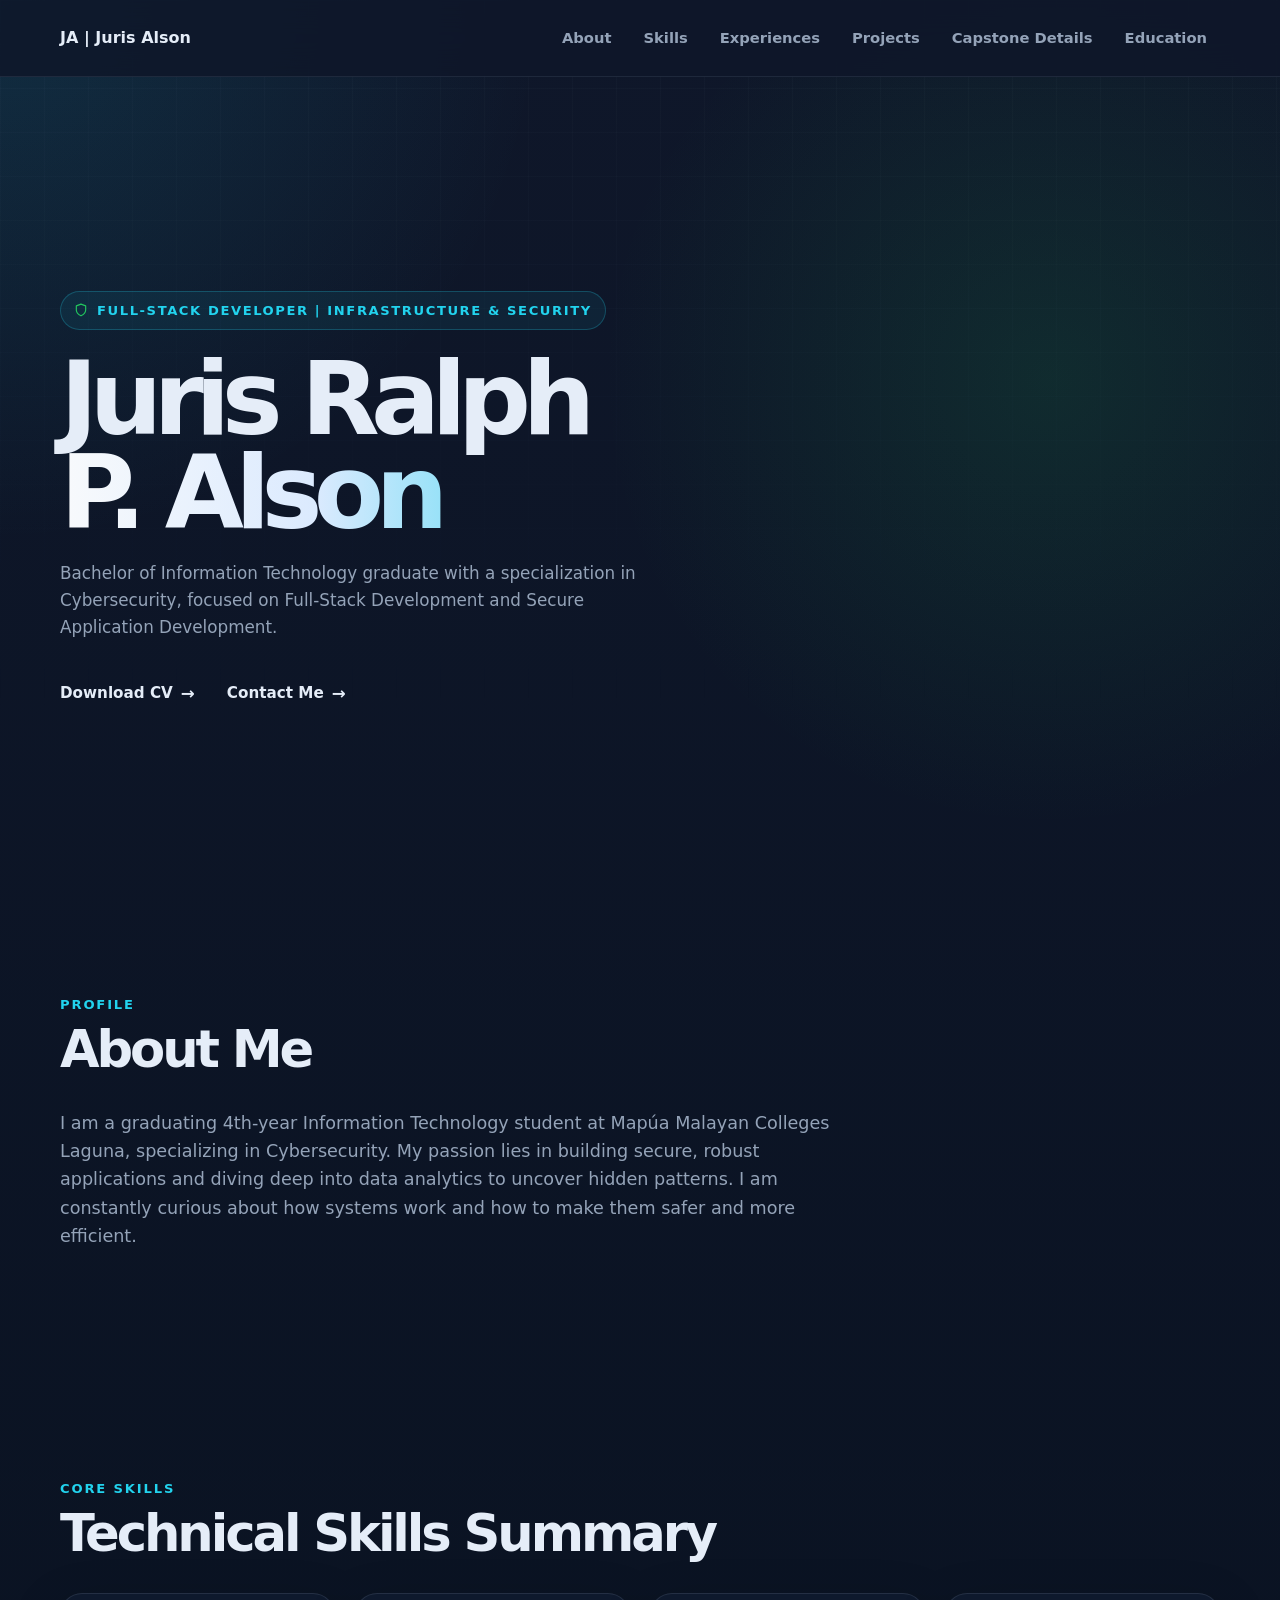
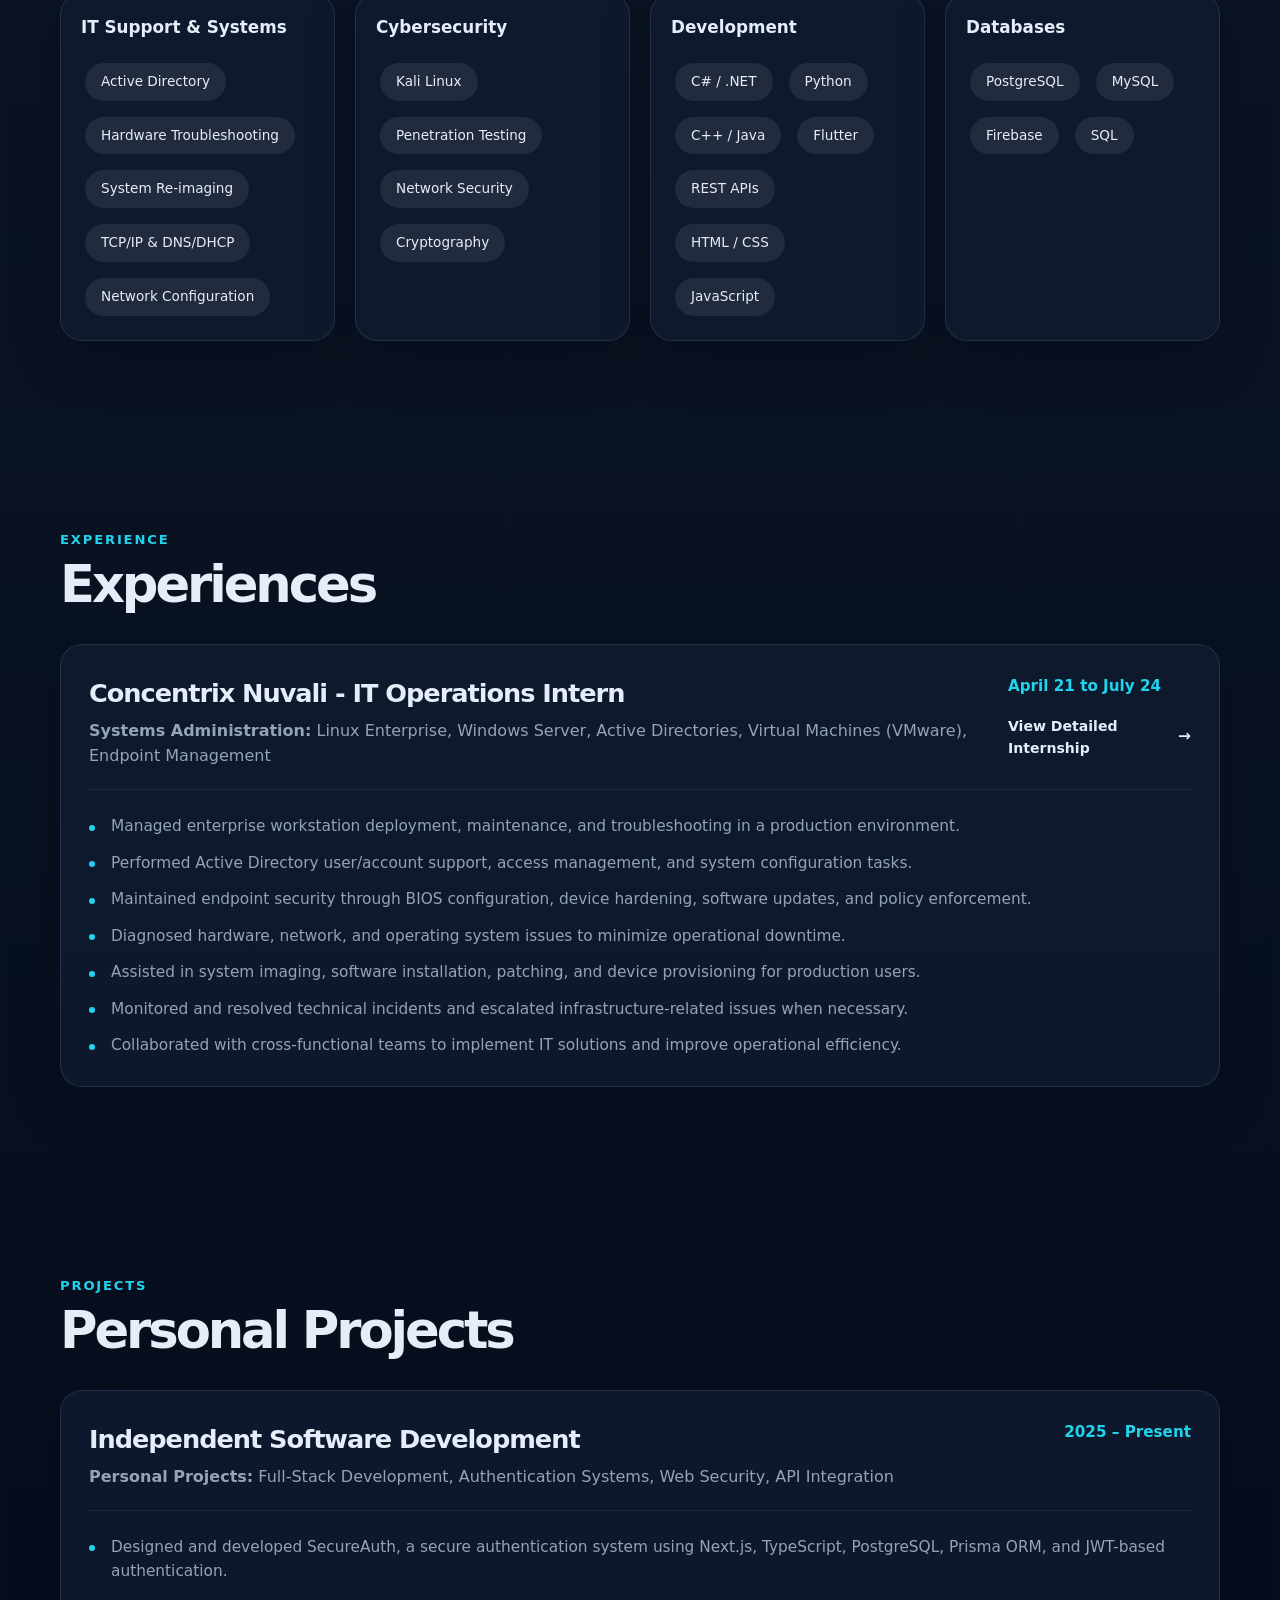
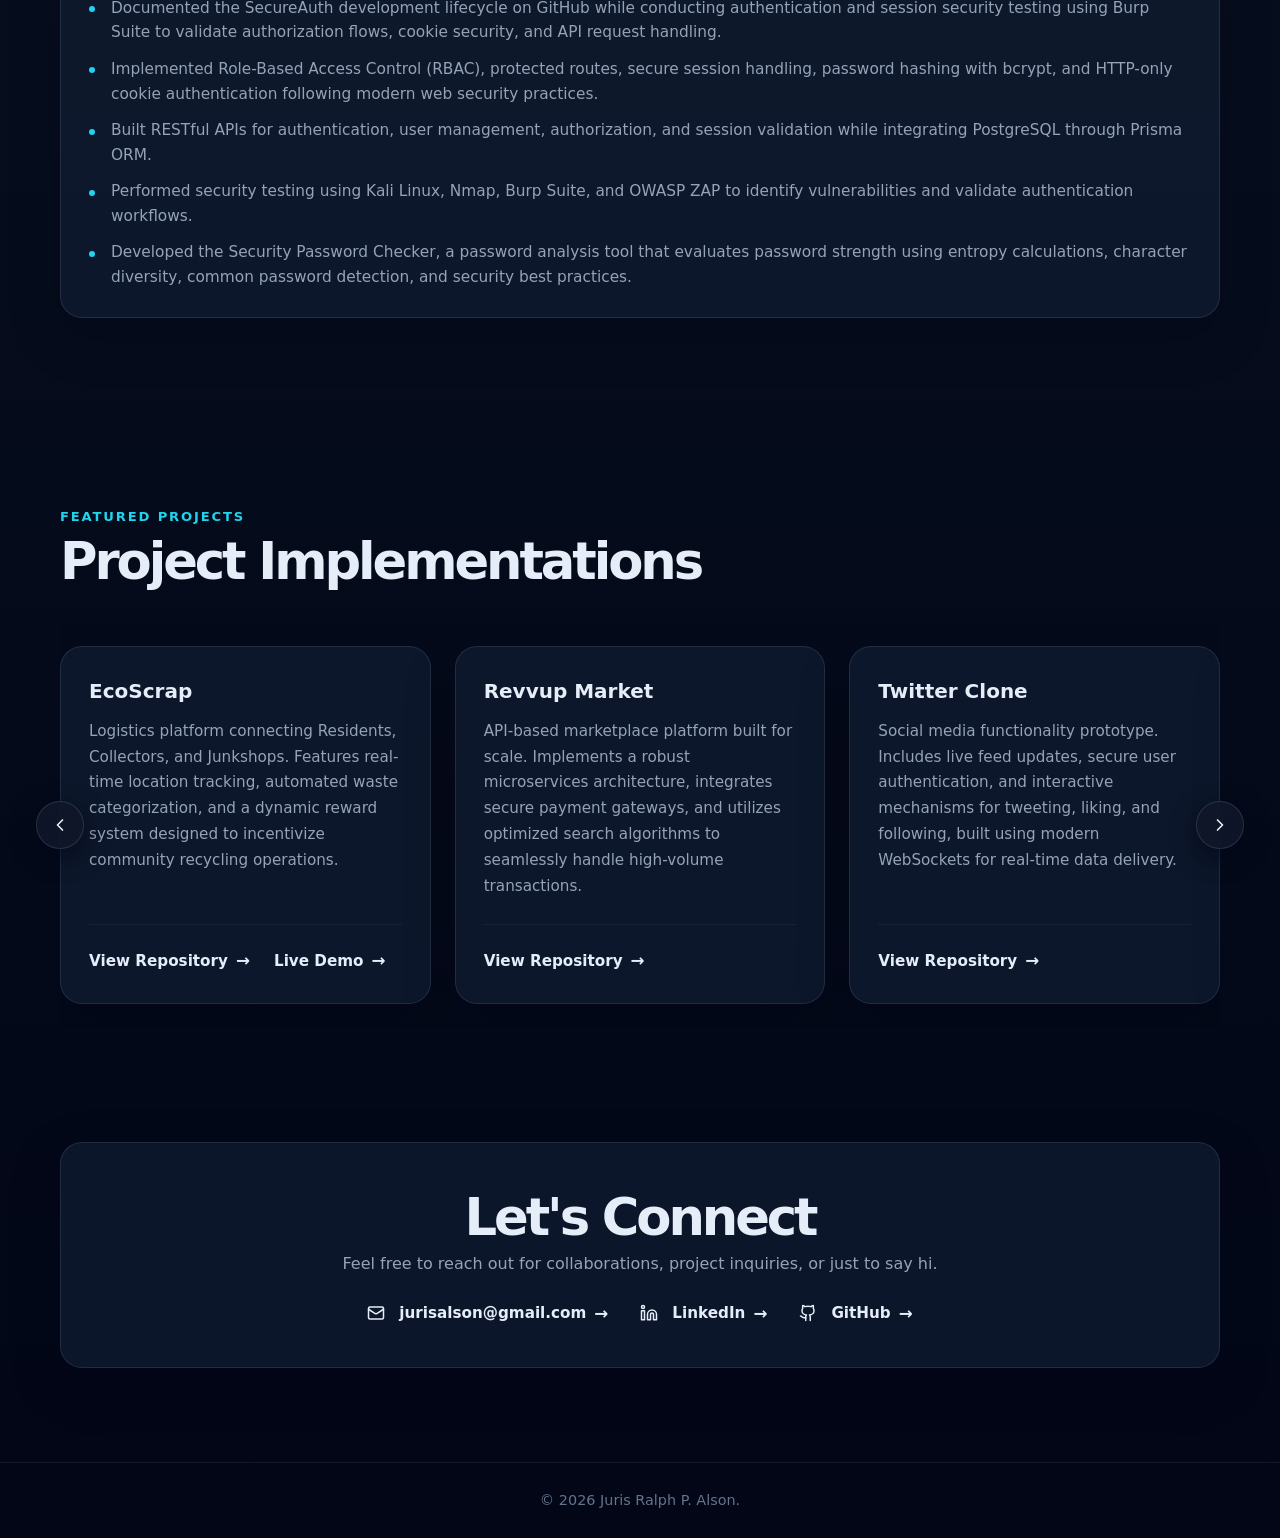
==== commit a0ba1f0b: "minor update" ====
--- a/index.html
+++ b/index.html
@@ -619,7 +619,7 @@
             Bachelor of Information Technology graduate with a specialization in Cybersecurity, focused on Full-Stack Development and Secure Application Development.
           </p>
           <div class="hero-actions">
-            <a class="text-link" href="./asset/ALSON_CV.pdf">
+            <a class="text-link" href="./asset/CV_ALSON.pdf">
               Download CV <span class="arrow">&rarr;</span>
             </a>
             <a class="text-link" href="#contact">
@@ -752,11 +752,11 @@
 
       <ul class="resume-list">
         <li>Designed and developed SecureAuth, a secure authentication system using Next.js, TypeScript, PostgreSQL, Prisma ORM, and JWT-based authentication.</li>
+        <li>Documented the SecureAuth development lifecycle on GitHub while conducting authentication and session security testing using Burp Suite to validate authorization flows, cookie security, and API request handling.</li>
         <li>Implemented Role-Based Access Control (RBAC), protected routes, secure session handling, password hashing with bcrypt, and HTTP-only cookie authentication following modern web security practices.</li>
         <li>Built RESTful APIs for authentication, user management, authorization, and session validation while integrating PostgreSQL through Prisma ORM.</li>
         <li>Performed security testing using Kali Linux, Nmap, Burp Suite, and OWASP ZAP to identify vulnerabilities and validate authentication workflows.</li>
         <li>Developed the Security Password Checker, a password analysis tool that evaluates password strength using entropy calculations, character diversity, common password detection, and security best practices.</li>
-        <li>Applied Git version control throughout development while continuously improving software architecture, code quality, and secure development practices through self-directed learning.</li>
       </ul>
     </article>
   </div>
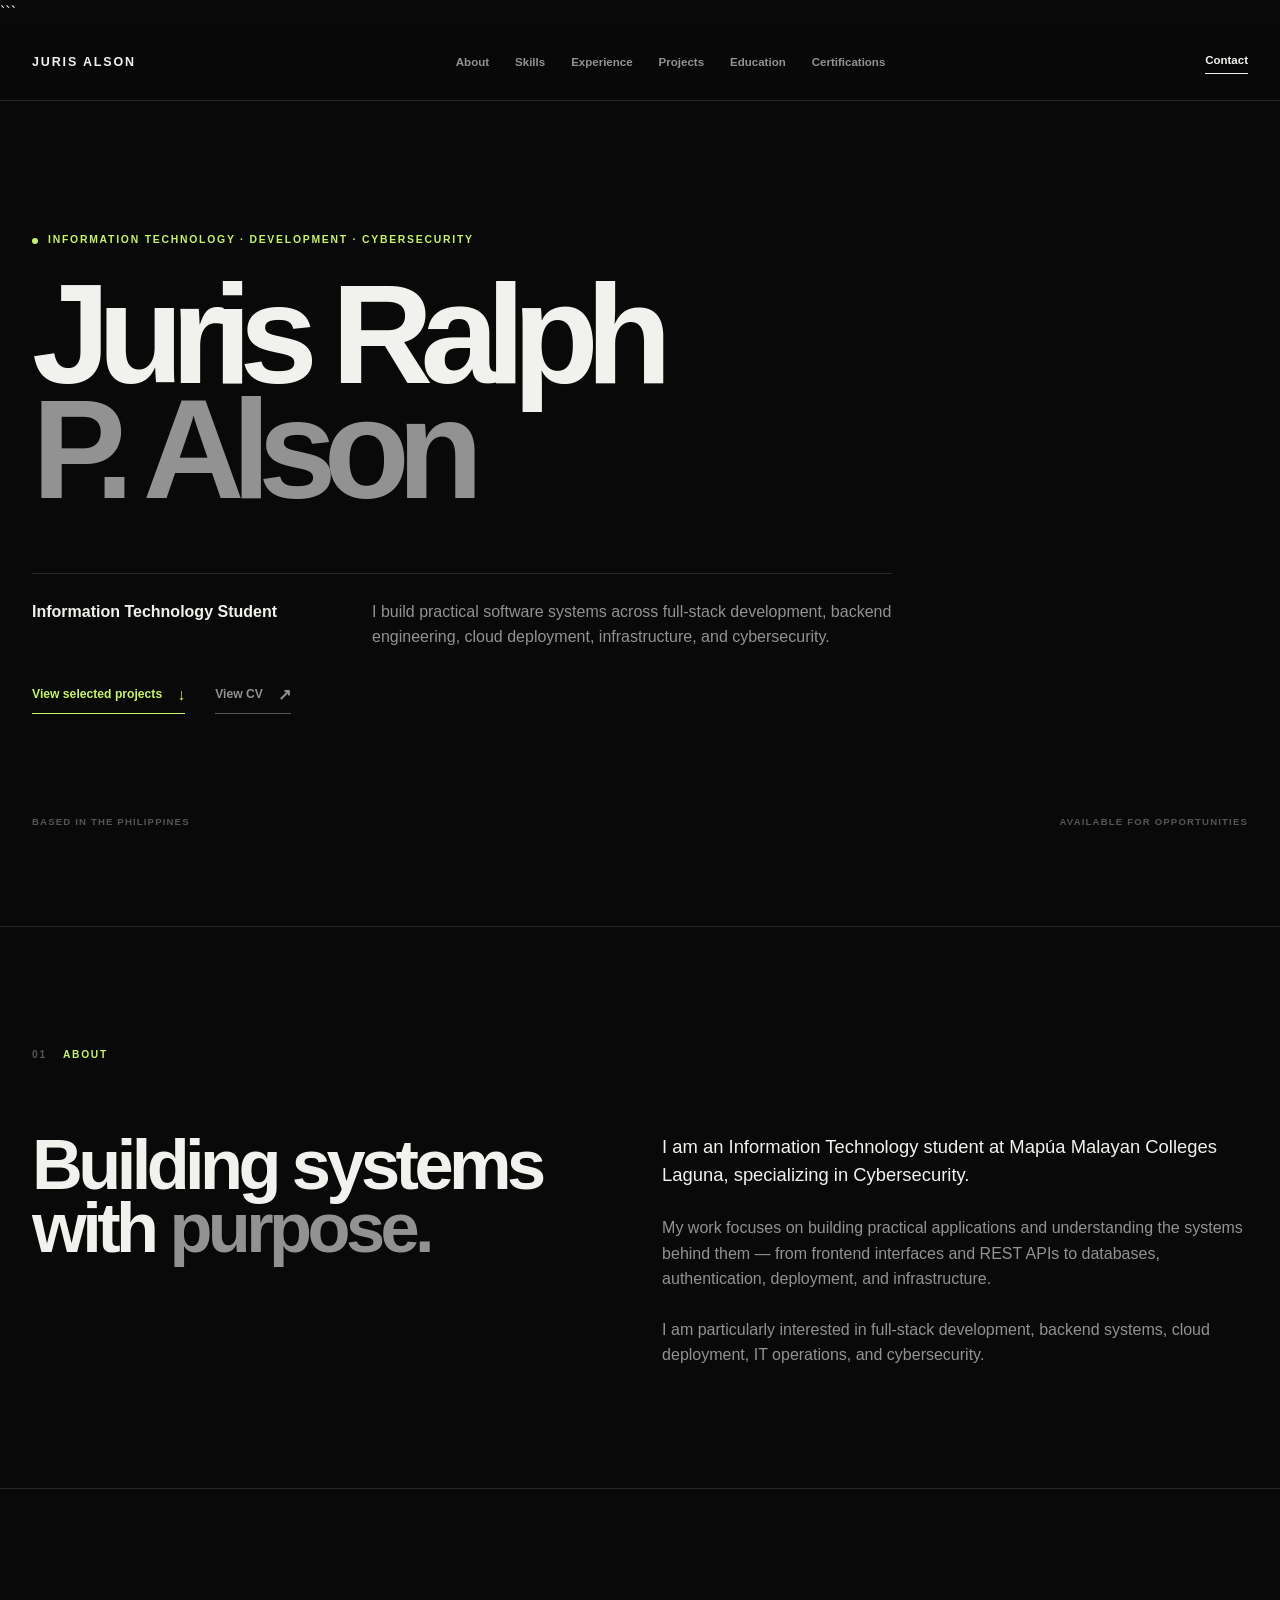
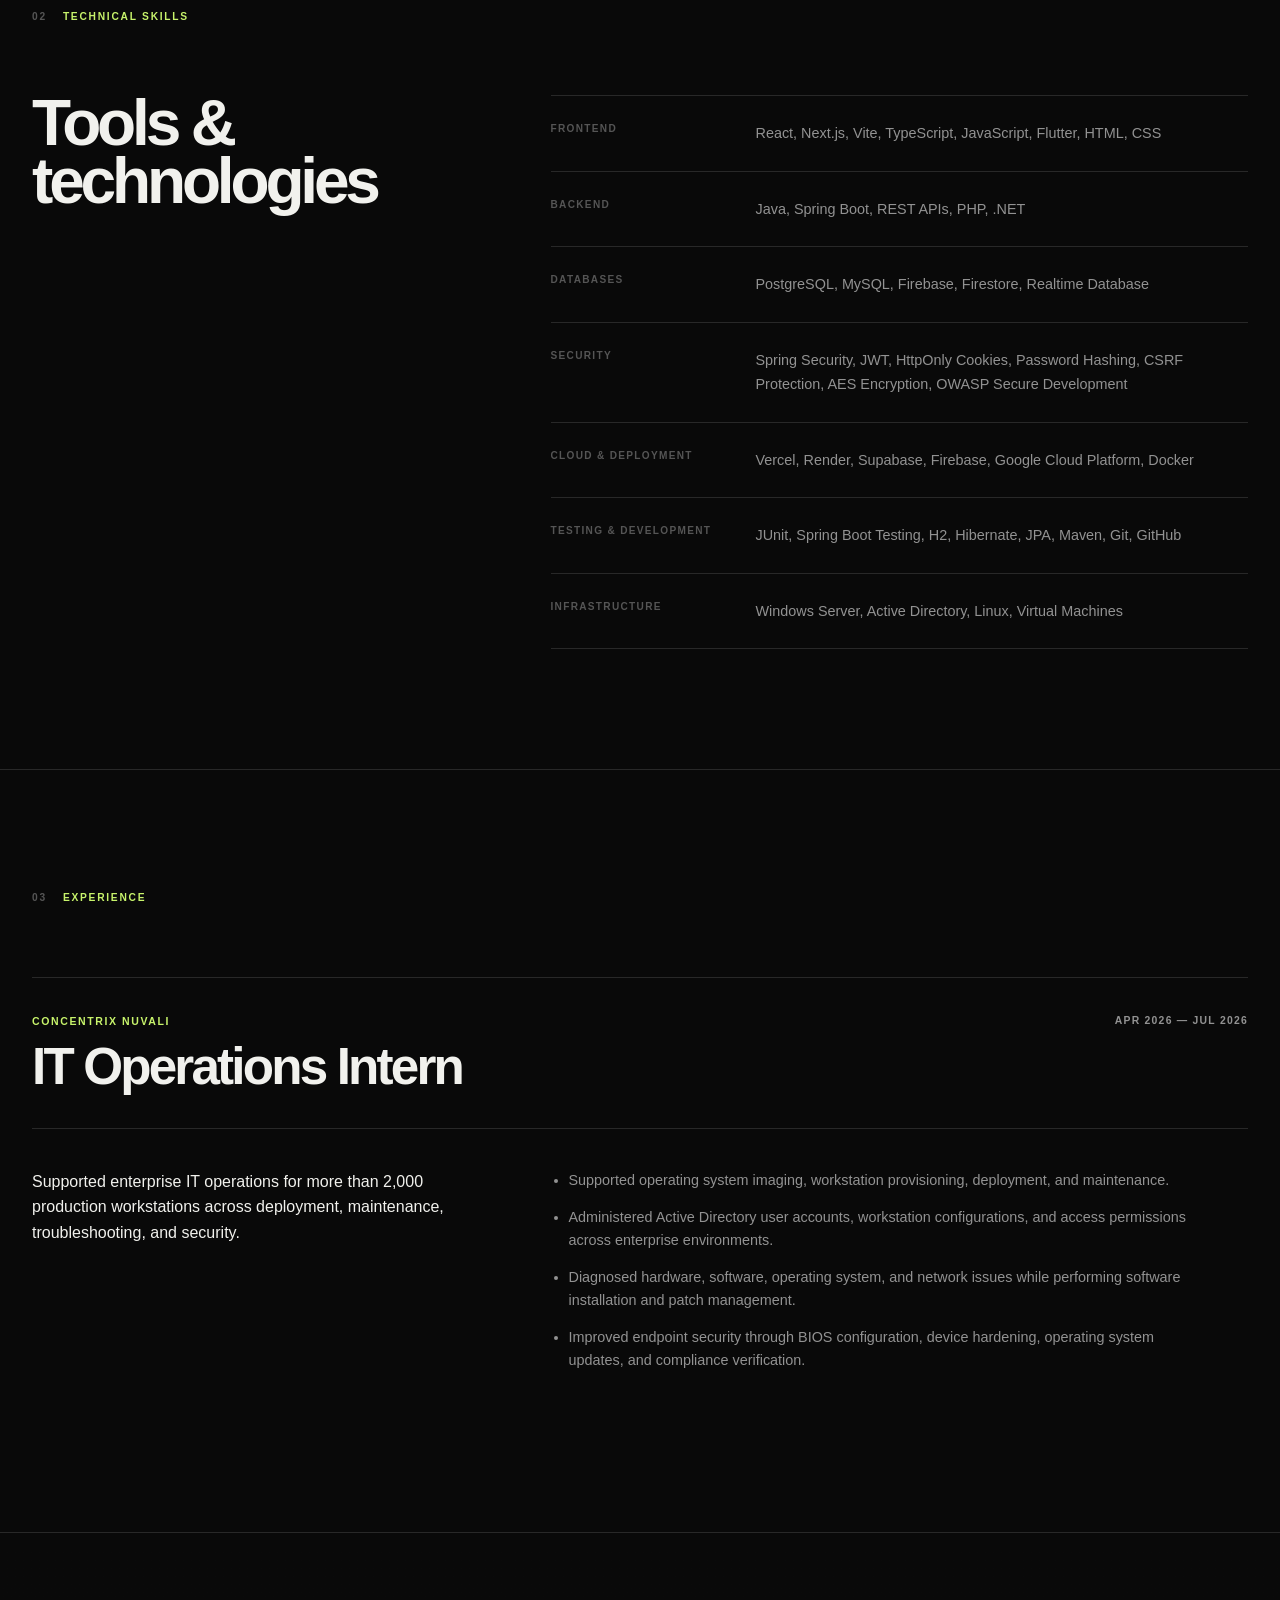
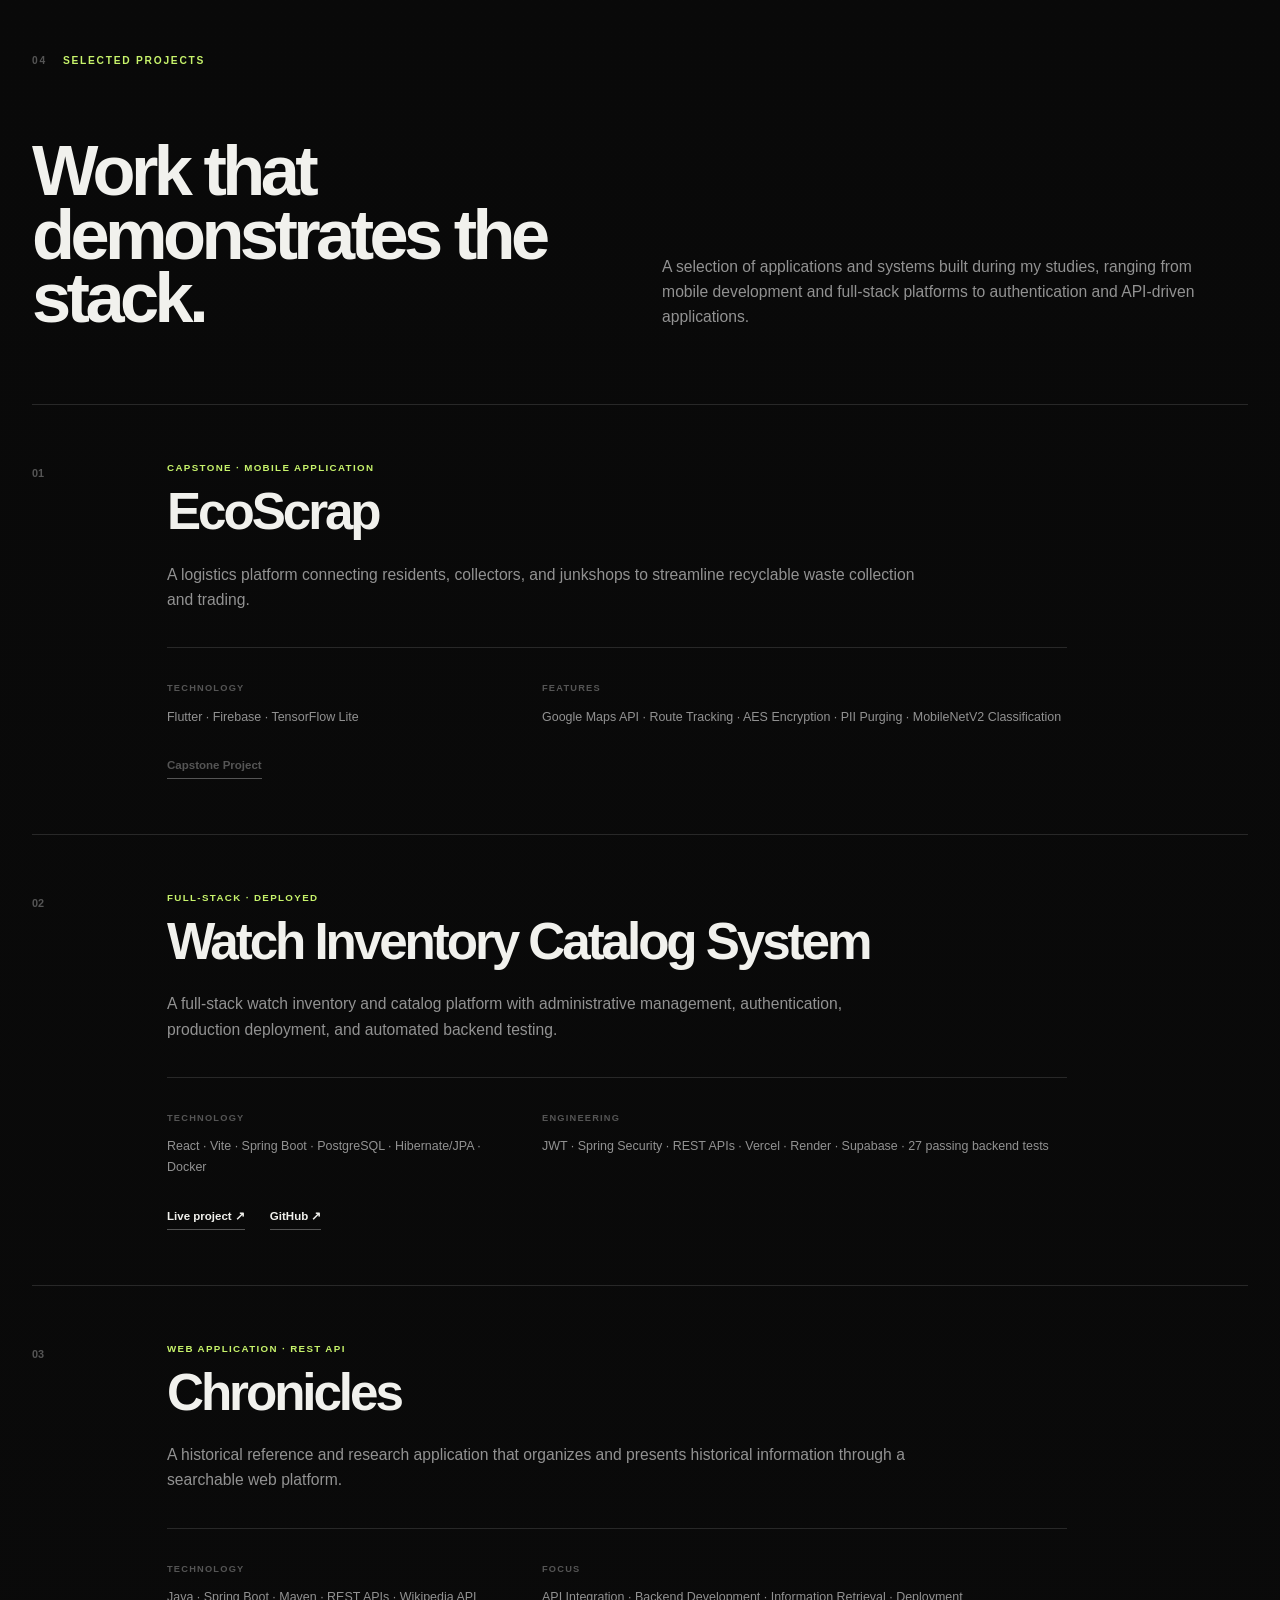
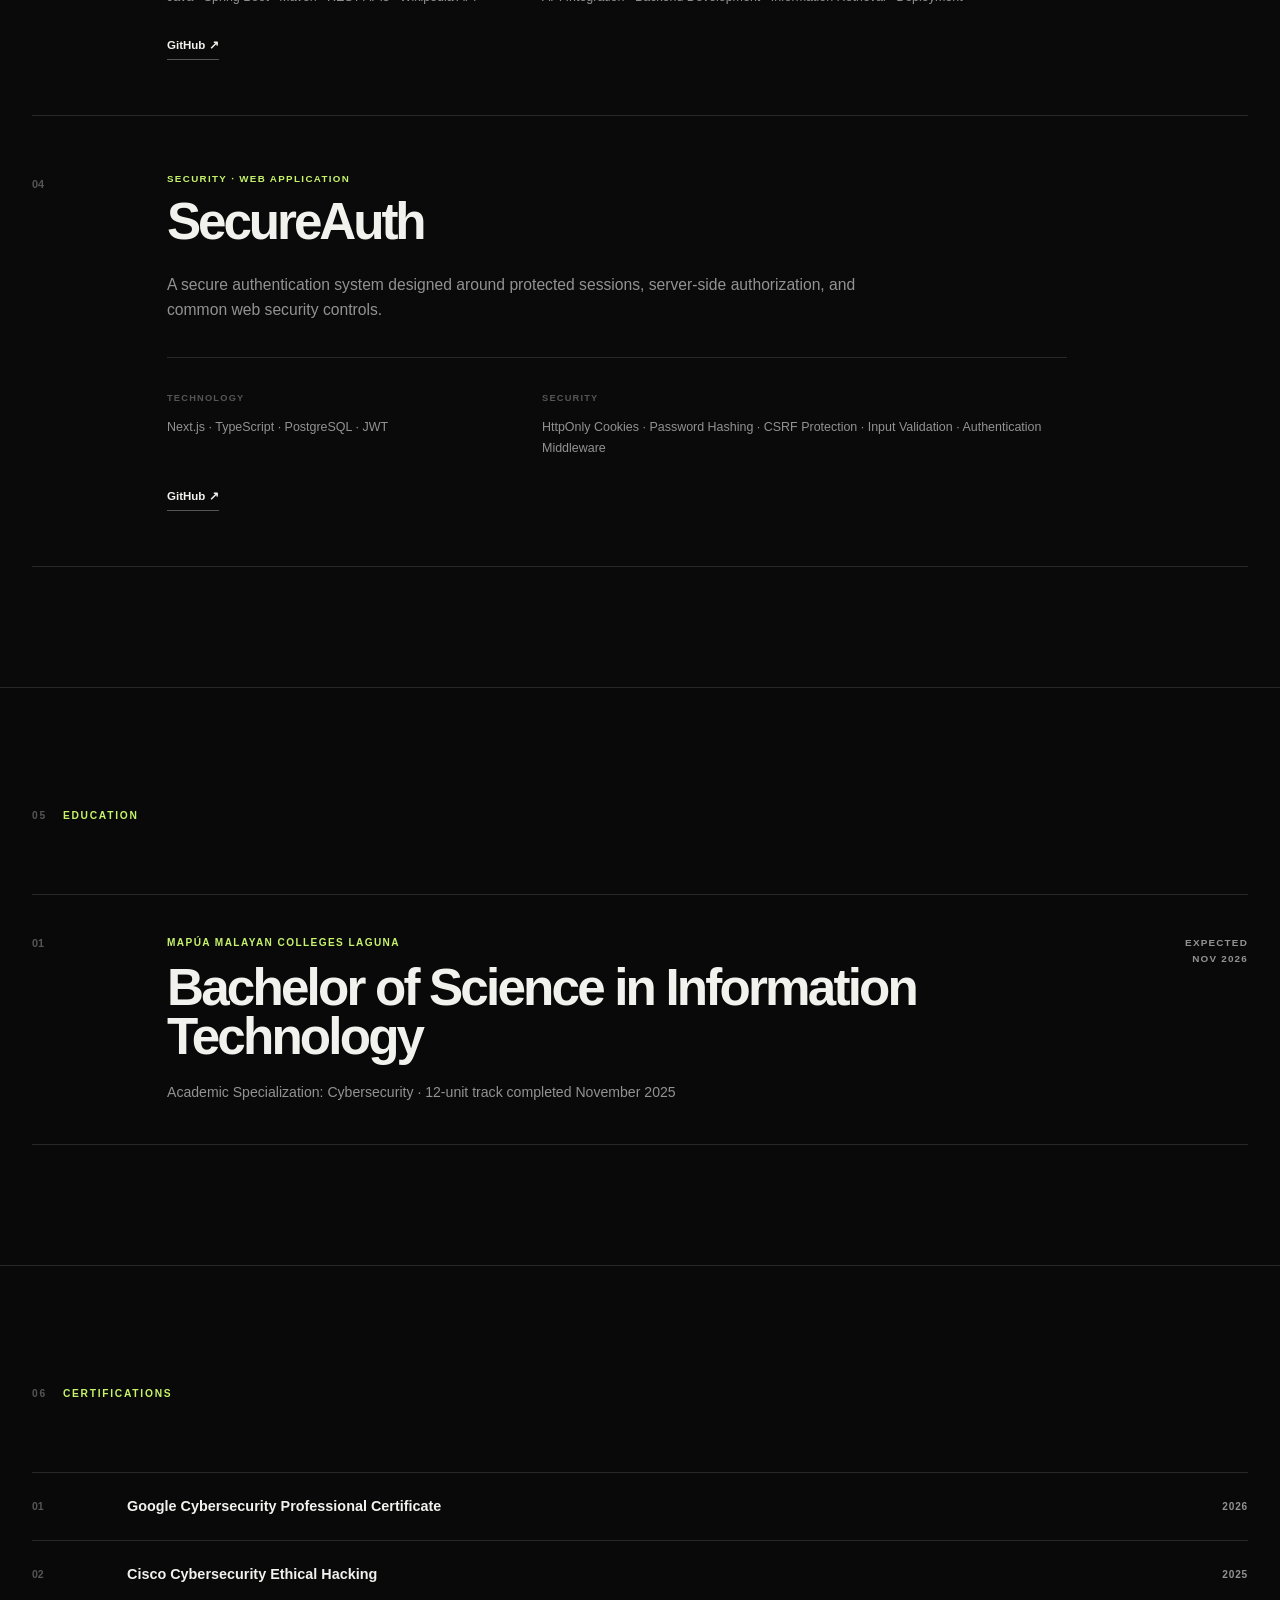
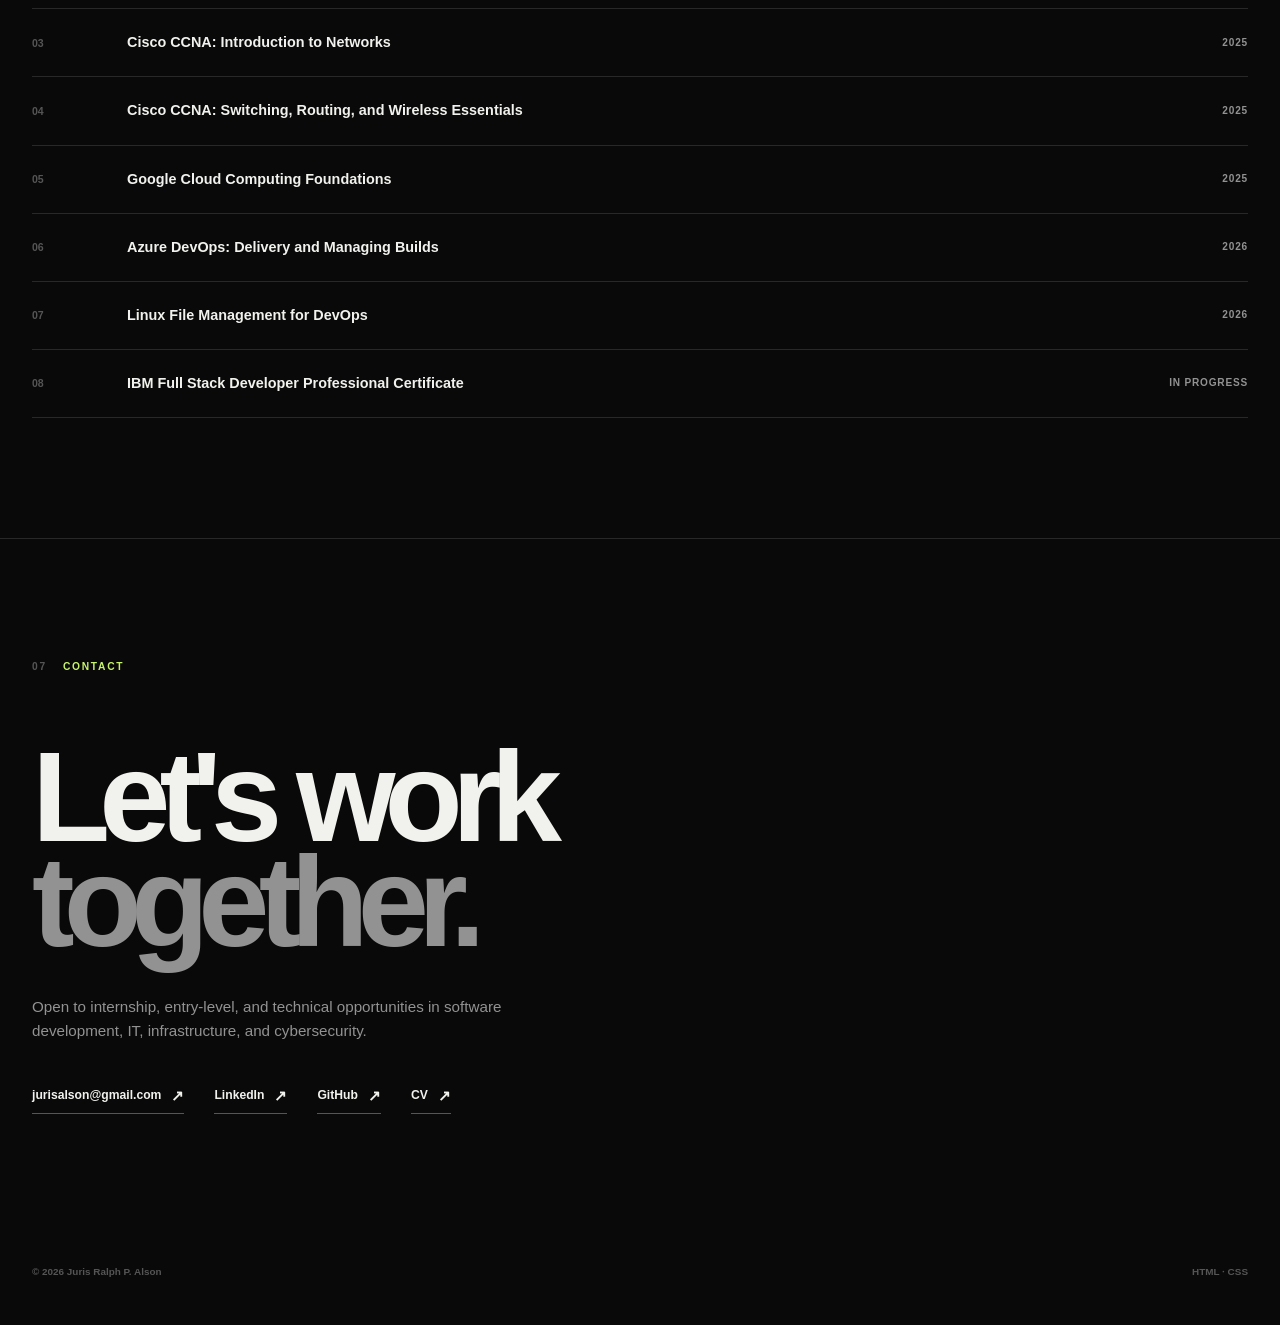
==== commit a04ced38: "reconstruction of website" ====
--- a/index.html
+++ b/index.html
@@ -1,898 +1,1074 @@
 <!DOCTYPE html>
+
 <html lang="en">
+
 <head>
-  <meta charset="UTF-8" />
-  <meta name="viewport" content="width=device-width, initial-scale=1.0" />
-  <meta name="description" content="Portfolio of Juris Ralph P. Alson - IT & Cybersecurity Graduate from Mapúa Malayan Colleges Laguna." />
-  <title>Juris Ralph P. Alson | Full-Stack Developer & Cybersecurity</title>
-
-  <style>
-    :root {
-      --bg: #0f172a;
-      --bg-deep: #020617;
-      --panel: #111c31;
-      --panel-soft: #162238;
-      --panel-glass: rgba(15, 23, 42, 0.76);
-      --text: #e5edf8;
-      --muted: #94a3b8;
-      --muted-2: #64748b;
-      --line: rgba(148, 163, 184, 0.18);
-      --cyan: #22d3ee;
-      --cyan-strong: #06b6d4;
-      --green: #22c55e;
-      --green-soft: rgba(34, 197, 94, 0.14);
-      --cyan-soft: rgba(34, 211, 238, 0.14);
-      --danger: #fb7185;
-      --shadow: 0 24px 80px rgba(2, 6, 23, 0.45);
-      --radius-xl: 28px;
-      --radius-lg: 22px;
-      --radius-md: 16px;
-      --radius-sm: 12px;
-      --container: 1160px;
-      --transition: 220ms ease;
-    }
-
-    * {
-      box-sizing: border-box;
-      margin: 0;
-      padding: 0;
-    }
-
-    html {
-      scroll-behavior: smooth;
-      max-width: 100%;
-      overflow-x: hidden;
-    }
-
-    body {
-      min-height: 100vh;
-      max-width: 100%;
-      overflow-x: hidden;
-      background:
-        radial-gradient(circle at top left, rgba(34, 211, 238, 0.12), transparent 34rem),
-        radial-gradient(circle at 82% 8%, rgba(34, 197, 94, 0.12), transparent 28rem),
-        linear-gradient(180deg, #0f172a 0%, #08111f 52%, #020617 100%);
-      color: var(--text);
-      font-family: Inter, ui-sans-serif, system-ui, -apple-system, BlinkMacSystemFont, "Segoe UI", sans-serif;
-      line-height: 1.6;
-      padding-top: 76px;
-    }
-
-    body::before {
-      content: "";
-      position: fixed;
-      inset: 0;
-      z-index: -2;
-      background-image:
-        linear-gradient(rgba(148, 163, 184, 0.04) 1px, transparent 1px),
-        linear-gradient(90deg, rgba(148, 163, 184, 0.04) 1px, transparent 1px);
-      background-size: 44px 44px;
-      mask-image: linear-gradient(to bottom, rgba(0, 0, 0, 0.9), transparent 82%);
-    }
-
-    a {
-      color: inherit;
-      text-decoration: none;
-    }
-
-    img, svg {
-      max-width: 100%;
-      display: block;
-    }
-
-    .container {
-      width: min(var(--container), calc(100% - 40px));
-      margin-inline: auto;
-    }
-
-    .site-header {
-      position: fixed;
-      top: 0;
-      left: 0;
-      width: 100%;
-      z-index: 1000;
-      border-bottom: 1px solid rgba(148, 163, 184, 0.12);
-      background: rgba(15, 23, 42, 0.85);
-      backdrop-filter: blur(18px);
-    }
-
-    .nav {
-      min-height: 76px;
-      display: flex;
-      align-items: center;
-      justify-content: space-between;
-      gap: 22px;
-    }
-
-    .brand {
-      display: inline-flex;
-      align-items: center;
-      gap: 12px;
-      min-height: 44px;
-      font-weight: 800;
-      letter-spacing: -0.04em;
-    }
-
-    .brand-mark {
-      width: 42px;
-      height: 42px;
-      display: grid;
-      place-items: center;
-      border: 1px solid rgba(34, 211, 238, 0.42);
-      border-radius: 14px;
-      background:
-        linear-gradient(135deg, rgba(34, 211, 238, 0.16), rgba(34, 197, 94, 0.08)),
-        rgba(15, 23, 42, 0.7);
-      color: var(--cyan);
-      box-shadow: 0 0 34px rgba(34, 211, 238, 0.12);
-    }
-
-    .brand-text {
-      font-size: 0.98rem;
-      color: var(--text);
-    }
-
-    .nav-links {
-      display: flex;
-      align-items: center;
-      gap: 6px;
-      list-style: none;
-    }
-
-    .nav-links a {
-      min-height: 44px;
-      display: inline-flex;
-      align-items: center;
-      padding: 0 13px;
-      border-radius: 999px;
-      color: var(--muted);
-      font-size: 0.92rem;
-      font-weight: 650;
-      transition: color var(--transition), background var(--transition), transform var(--transition);
-    }
-
-    .nav-links a:hover,
-    .nav-links a:focus-visible {
-      color: var(--cyan);
-      background: rgba(34, 211, 238, 0.09);
-      transform: translateY(-1px);
-      outline: none;
-    }
-
-    /* --- ELEGANT TEXT LINKS --- */
-    .text-link {
-      display: inline-flex;
-      align-items: center;
-      gap: 8px;
-      color: var(--text);
-      font-size: 0.95rem;
-      font-weight: 600;
-      transition: color var(--transition);
-      position: relative;
-      padding-bottom: 2px;
-      cursor: pointer;
-    }
-
-    .text-link .arrow {
-      transition: transform var(--transition);
-      font-size: 1.1em;
-      line-height: 1;
-    }
-
-    .text-link::after {
-      content: '';
-      position: absolute;
-      bottom: -2px;
-      left: 0;
-      width: 0;
-      height: 1px;
-      background: var(--cyan);
-      transition: width 300ms ease;
-    }
-
-    .text-link:hover,
-    .text-link:focus-visible {
-      color: var(--cyan);
-      outline: none;
-    }
-
-    .text-link:hover .arrow,
-    .text-link:focus-visible .arrow {
-      transform: translateX(4px);
-    }
-
-    .text-link:hover::after,
-    .text-link:focus-visible::after {
-      width: 100%;
-    }
-
-    .hero {
-      min-height: calc(100vh - 76px);
-      display: grid;
-      align-items: center;
-      padding: 92px 0 70px;
-    }
-
-    .hero-grid {
-      display: grid;
-      grid-template-columns: minmax(0, 1.1fr) minmax(300px, 0.9fr);
-      align-items: center;
-      gap: 54px;
-    }
-
-    .eyebrow {
-      width: fit-content;
-      display: inline-flex;
-      align-items: center;
-      gap: 9px;
-      margin-bottom: 22px;
-      padding: 8px 13px;
-      border: 1px solid rgba(34, 211, 238, 0.24);
-      border-radius: 999px;
-      background: rgba(34, 211, 238, 0.07);
-      color: var(--cyan);
-      font-size: 0.82rem;
-      font-weight: 800;
-      letter-spacing: 0.12em;
-      text-transform: uppercase;
-    }
-
-    .hero h1 {
-      max-width: 760px;
-      font-size: clamp(3rem, 8vw, 6.8rem);
-      line-height: 0.92;
-      letter-spacing: -0.085em;
-      font-weight: 900;
-    }
-
-    .hero h1 span {
-      display: block;
-      background: linear-gradient(90deg, #f8fafc 0%, #dbeafe 42%, #22d3ee 100%);
-      -webkit-background-clip: text;
-      background-clip: text;
-      color: transparent;
-    }
-
-    .hero-title {
-      margin-top: 22px;
-      color: var(--green);
-      font-size: clamp(1.1rem, 2vw, 1.45rem);
-      font-weight: 800;
-      letter-spacing: -0.02em;
-    }
-
-    .hero-copy {
-      max-width: 660px;
-      margin-top: 20px;
-      color: var(--muted);
-      font-size: 1.05rem;
-    }
-
-    .hero-actions {
-      display: flex;
-      align-items: center;
-      flex-wrap: wrap;
-      gap: 32px;
-      margin-top: 40px;
-    }
-
-    .hero-panel {
-      position: relative;
-      isolation: isolate;
-      border: 1px solid rgba(148, 163, 184, 0.18);
-      border-radius: var(--radius-xl);
-      background: rgba(15, 23, 42, 0.78);
-      box-shadow: var(--shadow);
-      overflow: hidden;
-    }
-
-    .terminal-top {
-      display: flex;
-      align-items: center;
-      gap: 8px;
-      padding: 18px 20px;
-      border-bottom: 1px solid rgba(148, 163, 184, 0.14);
-      background: rgba(2, 6, 23, 0.28);
-    }
-
-    .dot { width: 11px; height: 11px; border-radius: 50%; background: var(--danger); }
-    .dot:nth-child(2) { background: #fbbf24; }
-    .dot:nth-child(3) { background: var(--green); }
-
-    .terminal {
-      padding: 26px;
-      font-family: "SFMono-Regular", Consolas, "Liberation Mono", monospace;
-      font-size: 0.93rem;
-    }
-
-    .terminal-line {
-      display: flex;
-      gap: 12px;
-      padding: 10px 0;
-      color: var(--muted);
-      border-bottom: 1px solid rgba(148, 163, 184, 0.07);
-    }
-
-    .terminal-line:last-child { border-bottom: 0; }
-    .prompt { color: var(--green); white-space: nowrap; }
-    .command { color: var(--cyan); }
-    .output { color: var(--text); }
-
-    .section {
-      padding: 94px 0;
-      scroll-margin-top: 76px;
-    }
-
-    .section-heading {
-      max-width: 760px;
-      margin-bottom: 34px;
-    }
-
-    .section-kicker {
-      color: var(--cyan);
-      font-size: 0.82rem;
-      font-weight: 900;
-      letter-spacing: 0.14em;
-      text-transform: uppercase;
-    }
-
-    .section h2 {
-      margin-top: 9px;
-      font-size: clamp(2rem, 4vw, 3.25rem);
-      line-height: 1;
-      letter-spacing: -0.06em;
-    }
-
-    .about-copy {
-      max-width: 800px;
-      color: var(--muted);
-      font-size: 1.1rem;
-      margin-bottom: 40px;
-    }
-
-    .skills-grid {
-      display: grid;
-      grid-template-columns: repeat(3, minmax(0, 1fr));
-      gap: 18px;
-    }
-
-    .skill-card, .experience-card, .project-card, .contact-card {
-      border: 1px solid rgba(148, 163, 184, 0.16);
-      background: rgba(17, 28, 49, 0.76);
-      border-radius: var(--radius-lg);
-      box-shadow: 0 18px 52px rgba(2, 6, 23, 0.22);
-    }
-
-    .skill-card {
-      padding: 24px;
-      transition: transform var(--transition), border-color var(--transition), background var(--transition);
-    }
-
-    .skill-card:hover {
-      transform: translateY(-5px);
-      border-color: rgba(34, 211, 238, 0.34);
-    }
-
-    .card-title {
-      display: flex;
-      align-items: center;
-      gap: 12px;
-      margin-bottom: 18px;
-      font-size: 1.05rem;
-    }
-
-/* Update your tag container to this */
-.tag-cloud {
-  display: flex;
-  flex-wrap: wrap;
-  gap: 8px; /* Keeps tags close together */
-  margin-top: 15px;
-}
-
-/* Make tags smaller/more compact */
-.tag {
-display: inline-block;
-  background: rgba(255, 255, 255, 0.08);
-  padding: 8px 16px;
-  border-radius: 50px; /* THIS IS THE FIX: Makes them pill-shaped */
-  font-size: 0.85rem;
-  margin: 4px;
-  transition: all 0.3s ease;
-}
-
-/* Ensure cards are uniform */
-.skill-card {
-  padding: 20px;
-  /* Remove fixed height if you have one, let content dictate size */
-}
-
-    .tag.green {
-      color: #bbf7d0;
-      background: var(--green-soft);
-      border-color: rgba(34, 197, 94, 0.24);
-    }
-
-    .experience-card {
-      padding: 28px;
-    }
-
-    .experience-top {
-      display: flex;
-      align-items: flex-start;
-      justify-content: space-between;
-      gap: 22px;
-      margin-bottom: 24px;
-      padding-bottom: 20px;
-      border-bottom: 1px solid rgba(148, 163, 184, 0.13);
-    }
-
-    .experience-top h3 { font-size: clamp(1.35rem, 2vw, 1.8rem); letter-spacing: -0.04em; }
-    .experience-top p { color: var(--muted); margin-top: 4px; }
-    .timeline-badge { color: var(--cyan); font-weight: 700; font-size: 0.95rem; }
-
-    .resume-list {
-      display: grid;
-      gap: 12px;
-      list-style: none;
-      margin-top: 16px;
-    }
-
-    .resume-list li {
-      position: relative;
-      padding-left: 22px;
-      color: var(--muted);
-      font-size: 0.96rem;
-    }
-
-    .resume-list li::before {
-      content: "";
-      position: absolute;
-      left: 0;
-      top: 0.68em;
-      width: 6px;
-      height: 6px;
-      border-radius: 50%;
-      background: var(--cyan);
-    }
-
-    /* --- CAROUSEL SLIDESHOW STYLES --- */
-    .carousel-wrapper {
-      position: relative;
-      display: flex;
-      align-items: center;
-    }
-
-    .projects-carousel {
-      display: flex;
-      gap: 24px;
-      overflow-x: auto;
-      scroll-snap-type: x mandatory;
-      scroll-behavior: smooth;
-      padding: 24px 0; 
-      scrollbar-width: none; 
-      -ms-overflow-style: none;  
-      width: 100%;
-    }
-
-    .projects-carousel::-webkit-scrollbar {
-      display: none; 
-    }
-
-    .project-card {
-      flex: 0 0 calc(33.333% - 16px);
-      scroll-snap-align: start;
-      display: flex;
-      flex-direction: column;
-      padding: 28px;
-      transition: transform var(--transition), border-color var(--transition);
-    }
-
-    .project-card:hover {
-      transform: translateY(-7px);
-      border-color: rgba(34, 211, 238, 0.38);
-    }
-
-    .project-card h3 { 
-      font-size: 1.25rem; 
-      margin-bottom: 12px; 
-    }
-    
-    .project-card p { 
-      color: var(--muted); 
-      font-size: 0.95rem; 
-      margin-bottom: 24px; 
-      line-height: 1.7;
-    }
-
-    .project-links {
-      display: flex;
-      flex-wrap: wrap;
-      column-gap: 24px;
-      row-gap: 12px;
-      margin-top: auto;
-      padding-top: 24px;
-      border-top: 1px solid rgba(148, 163, 184, 0.08);
-    }
-
-    /* Carousel Navigation Arrows */
-    .carousel-nav {
-      position: absolute;
-      z-index: 10;
-      width: 48px;
-      height: 48px;
-      border-radius: 50%;
-      background: rgba(15, 23, 42, 0.9);
-      border: 1px solid rgba(148, 163, 184, 0.2);
-      color: var(--text);
-      display: grid;
-      place-items: center;
-      cursor: pointer;
-      box-shadow: 0 8px 24px rgba(2, 6, 23, 0.6);
-      transition: all var(--transition);
-    }
-
-    .carousel-nav svg {
-      width: 20px;
-      height: 20px;
-    }
-
-    .carousel-nav:hover {
-      color: var(--cyan);
-      border-color: var(--cyan);
-      background: rgba(34, 211, 238, 0.1);
-      transform: scale(1.05);
-    }
-
-    .carousel-nav.prev { left: -24px; }
-    .carousel-nav.next { right: -24px; }
-
-    /* Contacts Section */
-    .contact-card {
-      padding: 40px;
-      text-align: center;
-      margin-top: 20px;
-    }
-    
-    .contact-links {
-      display: flex;
-      justify-content: center;
-      align-items: center;
-      gap: 32px;
-      flex-wrap: wrap;
-      margin-top: 24px;
-    }
-
-    .footer { 
-      padding: 26px 0; 
-      border-top: 1px solid rgba(148, 163, 184, 0.12); 
-      color: var(--muted-2); 
-      text-align: center; 
-      font-size: 0.9rem; 
-    }
-
-    @media (max-width: 980px) {
-      .nav { flex-direction: column; align-items: flex-start; gap: 14px; padding: 14px 0; }
-      .nav-links { width: 100%; overflow-x: auto; background: rgba(2, 6, 23, 0.2); padding: 6px; border-radius: 14px; }
-      .hero-grid { grid-template-columns: 1fr; }
-      .skills-grid { grid-template-columns: repeat(2, minmax(0, 1fr)); }
-      .project-card { flex: 0 0 calc(50% - 12px); }
-      .carousel-nav.prev { left: -10px; }
-      .carousel-nav.next { right: -10px; }
-    }
-
-    @media (max-width: 720px) {
-      .skills-grid { grid-template-columns: 1fr; }
-      .experience-top { flex-direction: column; gap: 10px; }
-      .project-card { flex: 0 0 100%; }
-      .carousel-nav.prev { left: 5px; }
-      .carousel-nav.next { right: 5px; }
-      .contact-links { gap: 20px; flex-direction: column; }
-    }
-  </style>
+    <meta charset="UTF-8">
+    <meta name="viewport" content="width=device-width, initial-scale=1.0">
+
+```
+<meta
+    name="description"
+    content="Juris Ralph P. Alson — Information Technology student focused on full-stack development, systems, and cybersecurity."
+>
+
+<title>Juris Ralph P. Alson — IT Student & Developer</title>
+
+<link rel="stylesheet" href="style.css">
+
 </head>
 
 <body>
-  <header class="site-header">
-     <nav class="nav container">
-      <a  class="" href="index.html" style="text-decoration:none; color:var(--text-main); font-weight:900;">JA | Juris Alson</a>
-           <ul class="nav-links">
-        <li><a href="#about">About</a></li>
-        <li><a href="#skills">Skills</a></li>
-        <li><a href="#experience">Experiences</a></li>
-        <li><a href="#projects">Projects</a></li>
-        <li><a href="capstone.html">Capstone Details</a></li>
-        <li><a href="education.html">Education</a></li>
-      </ul>
+<!-- =========================
+     NAVIGATION
+========================== -->
+
+<header class="site-header">
+
+    <nav class="navbar">
+
+        <a href="#home" class="logo">
+            JURIS ALSON
+        </a>
+
+        <div class="nav-links">
+
+            <a href="#about">About</a>
+            <a href="#skills">Skills</a>
+            <a href="#experience">Experience</a>
+            <a href="#projects">Projects</a>
+            <a href="#education">Education</a>
+            <a href="#certifications">Certifications</a>
+
+        </div>
+
+        <a href="#contact" class="nav-contact">
+            Contact
+        </a>
+
     </nav>
-  </header>
-
-  <main id="home">
-    <section class="hero">
-      <div class="container hero-grid">
-        <div class="hero-content">
-          <p class="eyebrow">
-            <svg width="14" height="14" viewBox="0 0 24 24" fill="none" stroke="currentColor" stroke-width="2" stroke-linecap="round" stroke-linejoin="round" style="color: var(--green)"><path d="M12 22s8-4 8-10V5l-8-3-8 3v7c0 6 8 10 8 10z"/></svg>
-            Full-Stack Developer | Infrastructure &amp; Security
-          </p>
-          <h1>Juris Ralph <span>P. Alson</span></h1>
-          <p class="hero-copy">
-            Bachelor of Information Technology graduate with a specialization in Cybersecurity, focused on Full-Stack Development and Secure Application Development.
-          </p>
-          <div class="hero-actions">
-            <a class="text-link" href="./asset/CV_ALSON.pdf">
-              Download CV <span class="arrow">&rarr;</span>
-            </a>
-            <a class="text-link" href="#contact">
-              Contact Me <span class="arrow">&rarr;</span>
-            </a>
-          </div>
+
+</header>
+
+
+<main>
+
+    <!-- =========================
+         HERO
+    ========================== -->
+
+    <section id="home" class="hero">
+
+        <div class="container hero-container">
+
+            <div class="hero-eyebrow">
+                <span class="status-dot"></span>
+                INFORMATION TECHNOLOGY · DEVELOPMENT · CYBERSECURITY
+            </div>
+
+            <h1>
+                Juris Ralph
+                <span>P. Alson</span>
+            </h1>
+
+            <div class="hero-details">
+
+                <div class="hero-role">
+                    Information Technology Student
+                </div>
+
+                <p>
+                    I build practical software systems across full-stack
+                    development, backend engineering, cloud deployment,
+                    infrastructure, and cybersecurity.
+                </p>
+
+            </div>
+
+            <div class="hero-actions">
+
+                <a href="#projects" class="primary-link">
+                    View selected projects
+                    <span>↓</span>
+                </a>
+
+                <a
+                    href="asset/ALSON_CV.pdf"
+                    class="secondary-link"
+                >
+                    View CV
+                    <span>↗</span>
+                </a>
+
+            </div>
+
+            <div class="hero-footer">
+
+                <span>
+                    BASED IN THE PHILIPPINES
+                </span>
+
+                <span>
+                    AVAILABLE FOR OPPORTUNITIES
+                </span>
+
+            </div>
+
         </div>
-      </div>
+
     </section>
 
-    <section class="section" id="about">
-      <div class="container">
-        <div class="section-heading">
-          <p class="section-kicker">Profile</p>
-          <h2>About Me</h2>
+
+    <!-- =========================
+         ABOUT
+    ========================== -->
+
+    <section id="about" class="section">
+
+        <div class="container">
+
+            <div class="section-heading">
+
+                <span class="section-number">
+                    01
+                </span>
+
+                <span class="section-name">
+                    ABOUT
+                </span>
+
+            </div>
+
+            <div class="about-grid">
+
+                <h2>
+                    Building systems with
+                    <em>purpose.</em>
+                </h2>
+
+                <div class="about-copy">
+
+                    <p class="lead">
+                        I am an Information Technology student at
+                        Mapúa Malayan Colleges Laguna, specializing
+                        in Cybersecurity.
+                    </p>
+
+                    <p>
+                        My work focuses on building practical applications
+                        and understanding the systems behind them — from
+                        frontend interfaces and REST APIs to databases,
+                        authentication, deployment, and infrastructure.
+                    </p>
+
+                    <p>
+                        I am particularly interested in full-stack
+                        development, backend systems, cloud deployment,
+                        IT operations, and cybersecurity.
+                    </p>
+
+                </div>
+
+            </div>
+
         </div>
-        <p class="about-copy">
-          I am a graduating 4th-year Information Technology student at Mapúa Malayan Colleges Laguna, specializing in Cybersecurity. My passion lies in building secure, robust applications and diving deep into data analytics to uncover hidden patterns. I am constantly curious about how systems work and how to make them safer and more efficient.
-        </p>
-      </div>
+
     </section>
 
-<section class="section" id="skills">
-  <div class="container">
-    <div class="section-heading">
-      <p class="section-kicker">Core Skills</p>
-      <h2>Technical Skills Summary</h2>
+
+    <!-- =========================
+         SKILLS
+    ========================== -->
+
+    <section id="skills" class="section">
+
+        <div class="container">
+
+            <div class="section-heading">
+
+                <span class="section-number">
+                    02
+                </span>
+
+                <span class="section-name">
+                    TECHNICAL SKILLS
+                </span>
+
+            </div>
+
+            <div class="skills-layout">
+
+                <h2>
+                    Tools &amp;<br>
+                    technologies
+                </h2>
+
+                <div class="skills-list">
+
+
+                    <div class="skill-row">
+
+                        <span class="skill-label">
+                            FRONTEND
+                        </span>
+
+                        <p>
+                            React, Next.js, Vite, TypeScript,
+                            JavaScript, Flutter, HTML, CSS
+                        </p>
+
+                    </div>
+
+
+                    <div class="skill-row">
+
+                        <span class="skill-label">
+                            BACKEND
+                        </span>
+
+                        <p>
+                            Java, Spring Boot, REST APIs, PHP, .NET
+                        </p>
+
+                    </div>
+
+
+                    <div class="skill-row">
+
+                        <span class="skill-label">
+                            DATABASES
+                        </span>
+
+                        <p>
+                            PostgreSQL, MySQL, Firebase, Firestore,
+                            Realtime Database
+                        </p>
+
+                    </div>
+
+
+                    <div class="skill-row">
+
+                        <span class="skill-label">
+                            SECURITY
+                        </span>
+
+                        <p>
+                            Spring Security, JWT, HttpOnly Cookies,
+                            Password Hashing, CSRF Protection,
+                            AES Encryption, OWASP Secure Development
+                        </p>
+
+                    </div>
+
+
+                    <div class="skill-row">
+
+                        <span class="skill-label">
+                            CLOUD &amp; DEPLOYMENT
+                        </span>
+
+                        <p>
+                            Vercel, Render, Supabase, Firebase,
+                            Google Cloud Platform, Docker
+                        </p>
+
+                    </div>
+
+
+                    <div class="skill-row">
+
+                        <span class="skill-label">
+                            TESTING &amp; DEVELOPMENT
+                        </span>
+
+                        <p>
+                            JUnit, Spring Boot Testing, H2,
+                            Hibernate, JPA, Maven, Git, GitHub
+                        </p>
+
+                    </div>
+
+
+                    <div class="skill-row">
+
+                        <span class="skill-label">
+                            INFRASTRUCTURE
+                        </span>
+
+                        <p>
+                            Windows Server, Active Directory,
+                            Linux, Virtual Machines
+                        </p>
+
+                    </div>
+
+                </div>
+
+            </div>
+
+        </div>
+
+    </section>
+
+
+    <!-- =========================
+         EXPERIENCE
+    ========================== -->
+
+    <section id="experience" class="section">
+
+        <div class="container">
+
+            <div class="section-heading">
+
+                <span class="section-number">
+                    03
+                </span>
+
+                <span class="section-name">
+                    EXPERIENCE
+                </span>
+
+            </div>
+
+            <article class="experience">
+
+                <div class="experience-top">
+
+                    <div>
+
+                        <p class="experience-company">
+                            CONCENTRIX NUVALI
+                        </p>
+
+                        <h2>
+                            IT Operations Intern
+                        </h2>
+
+                    </div>
+
+                    <span class="experience-date">
+                        APR 2026 — JUL 2026
+                    </span>
+
+                </div>
+
+                <div class="experience-content">
+
+                    <p class="experience-summary">
+                        Supported enterprise IT operations for more than
+                        2,000 production workstations across deployment,
+                        maintenance, troubleshooting, and security.
+                    </p>
+
+                    <ul>
+
+                        <li>
+                            Supported operating system imaging,
+                            workstation provisioning, deployment,
+                            and maintenance.
+                        </li>
+
+                        <li>
+                            Administered Active Directory user accounts,
+                            workstation configurations, and access
+                            permissions across enterprise environments.
+                        </li>
+
+                        <li>
+                            Diagnosed hardware, software, operating system,
+                            and network issues while performing software
+                            installation and patch management.
+                        </li>
+
+                        <li>
+                            Improved endpoint security through BIOS
+                            configuration, device hardening, operating
+                            system updates, and compliance verification.
+                        </li>
+
+                    </ul>
+
+                </div>
+
+            </article>
+
+        </div>
+
+    </section>
+
+
+    <!-- =========================
+         PROJECTS
+    ========================== -->
+
+    <section id="projects" class="section projects-section">
+
+        <div class="container">
+
+            <div class="section-heading">
+
+                <span class="section-number">
+                    04
+                </span>
+
+                <span class="section-name">
+                    SELECTED PROJECTS
+                </span>
+
+            </div>
+
+            <div class="projects-intro">
+
+                <h2>
+                    Work that<br>
+                    demonstrates the stack.
+                </h2>
+
+                <p>
+                    A selection of applications and systems built
+                    during my studies, ranging from mobile development
+                    and full-stack platforms to authentication and
+                    API-driven applications.
+                </p>
+
+            </div>
+
+
+            <div class="projects-list">
+
+
+                <!-- PROJECT 01 -->
+
+                <article class="project">
+
+                    <div class="project-index">
+                        01
+                    </div>
+
+                    <div class="project-main">
+
+                        <div class="project-title-row">
+
+                            <div>
+
+                                <p class="project-type">
+                                    CAPSTONE · MOBILE APPLICATION
+                                </p>
+
+                                <h3>
+                                    EcoScrap
+                                </h3>
+
+                            </div>
+
+                        </div>
+
+                        <p class="project-description">
+                            A logistics platform connecting residents,
+                            collectors, and junkshops to streamline
+                            recyclable waste collection and trading.
+                        </p>
+
+                        <div class="project-details">
+
+                            <div class="project-detail">
+
+                                <span>
+                                    TECHNOLOGY
+                                </span>
+
+                                <p>
+                                    Flutter · Firebase · TensorFlow Lite
+                                </p>
+
+                            </div>
+
+                            <div class="project-detail">
+
+                                <span>
+                                    FEATURES
+                                </span>
+
+                                <p>
+                                    Google Maps API · Route Tracking ·
+                                    AES Encryption · PII Purging ·
+                                    MobileNetV2 Classification
+                                </p>
+
+                            </div>
+
+                        </div>
+
+                        <div class="project-links">
+
+                            <span class="project-link-disabled">
+                                Capstone Project
+                            </span>
+
+                        </div>
+
+                    </div>
+
+                </article>
+
+
+                <!-- PROJECT 02 -->
+
+                <article class="project">
+
+                    <div class="project-index">
+                        02
+                    </div>
+
+                    <div class="project-main">
+
+                        <div class="project-title-row">
+
+                            <div>
+
+                                <p class="project-type">
+                                    FULL-STACK · DEPLOYED
+                                </p>
+
+                                <h3>
+                                    Watch Inventory Catalog System
+                                </h3>
+
+                            </div>
+
+                        </div>
+
+                        <p class="project-description">
+                            A full-stack watch inventory and catalog
+                            platform with administrative management,
+                            authentication, production deployment,
+                            and automated backend testing.
+                        </p>
+
+                        <div class="project-details">
+
+                            <div class="project-detail">
+
+                                <span>
+                                    TECHNOLOGY
+                                </span>
+
+                                <p>
+                                    React · Vite · Spring Boot ·
+                                    PostgreSQL · Hibernate/JPA · Docker
+                                </p>
+
+                            </div>
+
+                            <div class="project-detail">
+
+                                <span>
+                                    ENGINEERING
+                                </span>
+
+                                <p>
+                                    JWT · Spring Security · REST APIs ·
+                                    Vercel · Render · Supabase ·
+                                    27 passing backend tests
+                                </p>
+
+                            </div>
+
+                        </div>
+
+                        <div class="project-links">
+
+                            <a
+                                href="https://watch-project-website-eosin.vercel.app/"
+                                target="_blank"
+                                rel="noopener"
+                            >
+                                Live project ↗
+                            </a>
+
+                            <a
+                                href="https://github.com/JurisAlson/Watch-Project_website"
+                                target="_blank"
+                                rel="noopener"
+                            >
+                                GitHub ↗
+                            </a>
+
+                        </div>
+
+                    </div>
+
+                </article>
+
+
+                <!-- PROJECT 03 -->
+
+                <article class="project">
+
+                    <div class="project-index">
+                        03
+                    </div>
+
+                    <div class="project-main">
+
+                        <div class="project-title-row">
+
+                            <div>
+
+                                <p class="project-type">
+                                    WEB APPLICATION · REST API
+                                </p>
+
+                                <h3>
+                                    Chronicles
+                                </h3>
+
+                            </div>
+
+                        </div>
+
+                        <p class="project-description">
+                            A historical reference and research
+                            application that organizes and presents
+                            historical information through a searchable
+                            web platform.
+                        </p>
+
+                        <div class="project-details">
+
+                            <div class="project-detail">
+
+                                <span>
+                                    TECHNOLOGY
+                                </span>
+
+                                <p>
+                                    Java · Spring Boot · Maven ·
+                                    REST APIs · Wikipedia API
+                                </p>
+
+                            </div>
+
+                            <div class="project-detail">
+
+                                <span>
+                                    FOCUS
+                                </span>
+
+                                <p>
+                                    API Integration · Backend Development ·
+                                    Information Retrieval · Deployment
+                                </p>
+
+                            </div>
+
+                        </div>
+
+                        <div class="project-links">
+
+                            <a
+                                href="https://github.com/JurisAlson"
+                                target="_blank"
+                                rel="noopener"
+                            >
+                                GitHub ↗
+                            </a>
+
+                        </div>
+
+                    </div>
+
+                </article>
+
+
+                <!-- PROJECT 04 -->
+
+                <article class="project">
+
+                    <div class="project-index">
+                        04
+                    </div>
+
+                    <div class="project-main">
+
+                        <div class="project-title-row">
+
+                            <div>
+
+                                <p class="project-type">
+                                    SECURITY · WEB APPLICATION
+                                </p>
+
+                                <h3>
+                                    SecureAuth
+                                </h3>
+
+                            </div>
+
+                        </div>
+
+                        <p class="project-description">
+                            A secure authentication system designed
+                            around protected sessions, server-side
+                            authorization, and common web security
+                            controls.
+                        </p>
+
+                        <div class="project-details">
+
+                            <div class="project-detail">
+
+                                <span>
+                                    TECHNOLOGY
+                                </span>
+
+                                <p>
+                                    Next.js · TypeScript · PostgreSQL ·
+                                    JWT
+                                </p>
+
+                            </div>
+
+                            <div class="project-detail">
+
+                                <span>
+                                    SECURITY
+                                </span>
+
+                                <p>
+                                    HttpOnly Cookies · Password Hashing ·
+                                    CSRF Protection · Input Validation ·
+                                    Authentication Middleware
+                                </p>
+
+                            </div>
+
+                        </div>
+
+                        <div class="project-links">
+
+                            <a
+                                href="https://github.com/JurisAlson/SecureAuth"
+                                target="_blank"
+                                rel="noopener"
+                            >
+                                GitHub ↗
+                            </a>
+
+                        </div>
+
+                    </div>
+
+                </article>
+
+
+            </div>
+
+        </div>
+
+    </section>
+
+
+    <!-- =========================
+         EDUCATION
+    ========================== -->
+
+    <section id="education" class="section">
+
+        <div class="container">
+
+            <div class="section-heading">
+
+                <span class="section-number">
+                    05
+                </span>
+
+                <span class="section-name">
+                    EDUCATION
+                </span>
+
+            </div>
+
+            <article class="education">
+
+                <div class="education-number">
+                    01
+                </div>
+
+                <div class="education-main">
+
+                    <p class="education-school">
+                        MAPÚA MALAYAN COLLEGES LAGUNA
+                    </p>
+
+                    <h2>
+                        Bachelor of Science in
+                        Information Technology
+                    </h2>
+
+                    <p class="education-specialization">
+                        Academic Specialization:
+                        Cybersecurity · 12-unit track completed
+                        November 2025
+                    </p>
+
+                </div>
+
+                <div class="education-date">
+                    EXPECTED<br>
+                    NOV 2026
+                </div>
+
+            </article>
+
+        </div>
+
+    </section>
+
+
+    <!-- =========================
+         CERTIFICATIONS
+    ========================== -->
+
+    <section id="certifications" class="section">
+
+        <div class="container">
+
+            <div class="section-heading">
+
+                <span class="section-number">
+                    06
+                </span>
+
+                <span class="section-name">
+                    CERTIFICATIONS
+                </span>
+
+            </div>
+
+            <div class="certifications">
+
+                <div class="certification">
+
+                    <span>01</span>
+
+                    <h3>
+                        Google Cybersecurity Professional Certificate
+                    </h3>
+
+                    <small>
+                        2026
+                    </small>
+
+                </div>
+
+
+                <div class="certification">
+
+                    <span>02</span>
+
+                    <h3>
+                        Cisco Cybersecurity Ethical Hacking
+                    </h3>
+
+                    <small>
+                        2025
+                    </small>
+
+                </div>
+
+
+                <div class="certification">
+
+                    <span>03</span>
+
+                    <h3>
+                        Cisco CCNA: Introduction to Networks
+                    </h3>
+
+                    <small>
+                        2025
+                    </small>
+
+                </div>
+
+
+                <div class="certification">
+
+                    <span>04</span>
+
+                    <h3>
+                        Cisco CCNA: Switching, Routing, and Wireless Essentials
+                    </h3>
+
+                    <small>
+                        2025
+                    </small>
+
+                </div>
+
+
+                <div class="certification">
+
+                    <span>05</span>
+
+                    <h3>
+                        Google Cloud Computing Foundations
+                    </h3>
+
+                    <small>
+                        2025
+                    </small>
+
+                </div>
+
+
+                <div class="certification">
+
+                    <span>06</span>
+
+                    <h3>
+                        Azure DevOps: Delivery and Managing Builds
+                    </h3>
+
+                    <small>
+                        2026
+                    </small>
+
+                </div>
+
+
+                <div class="certification">
+
+                    <span>07</span>
+
+                    <h3>
+                        Linux File Management for DevOps
+                    </h3>
+
+                    <small>
+                        2026
+                    </small>
+
+                </div>
+
+
+                <div class="certification">
+
+                    <span>08</span>
+
+                    <h3>
+                        IBM Full Stack Developer Professional Certificate
+                    </h3>
+
+                    <small>
+                        IN PROGRESS
+                    </small>
+
+                </div>
+
+            </div>
+
+        </div>
+
+    </section>
+
+
+    <!-- =========================
+         CONTACT
+    ========================== -->
+
+    <section id="contact" class="section contact-section">
+
+        <div class="container">
+
+            <div class="section-heading">
+
+                <span class="section-number">
+                    07
+                </span>
+
+                <span class="section-name">
+                    CONTACT
+                </span>
+
+            </div>
+
+            <div class="contact">
+
+                <h2>
+                    Let's work<br>
+                    <em>together.</em>
+                </h2>
+
+                <p>
+                    Open to internship, entry-level, and technical
+                    opportunities in software development, IT,
+                    infrastructure, and cybersecurity.
+                </p>
+
+                <div class="contact-links">
+
+                    <a href="mailto:jurisalson@gmail.com">
+                        jurisalson@gmail.com
+                        <span>↗</span>
+                    </a>
+
+                    <a
+                        href="https://www.linkedin.com/in/JurisAlson"
+                        target="_blank"
+                        rel="noopener"
+                    >
+                        LinkedIn
+                        <span>↗</span>
+                    </a>
+
+                    <a
+                        href="https://github.com/JurisAlson"
+                        target="_blank"
+                        rel="noopener"
+                    >
+                        GitHub
+                        <span>↗</span>
+                    </a>
+
+                    <a href="asset/ALSON_CV.pdf">
+                        CV
+                        <span>↗</span>
+                    </a>
+
+                </div>
+
+            </div>
+
+        </div>
+
+    </section>
+
+</main>
+
+
+<!-- =========================
+     FOOTER
+========================== -->
+
+<footer class="footer">
+
+    <div class="container footer-inner">
+
+        <span>
+            © 2026 Juris Ralph P. Alson
+        </span>
+
+        <span>
+            HTML · CSS
+        </span>
+
     </div>
-    
-    <div class="skills-grid" style="display: grid; grid-template-columns: repeat(4, 1fr); gap: 20px;">
-      
-      <article class="skill-card">
-        <h3 class="card-title">IT Support & Systems</h3>
-        <div class="tag-cloud">
-          <span class="tag">Active Directory</span>
-          <span class="tag">Hardware Troubleshooting</span>
-          <span class="tag">System Re-imaging</span>
-          <span class="tag">TCP/IP & DNS/DHCP</span>
-          <span class="tag">Network Configuration</span>
-        </div>
-      </article>
-
-      <article class="skill-card">
-        <h3 class="card-title">Cybersecurity</h3>
-        <div class="tag-cloud">
-          <span class="tag">Kali Linux</span>
-          <span class="tag">Penetration Testing</span>
-          <span class="tag">Network Security</span>
-          <span class="tag">Cryptography</span>
-        </div>
-      </article>
-
-      <article class="skill-card">
-        <h3 class="card-title">Development</h3>
-        <div class="tag-cloud">
-          <span class="tag">C# / .NET</span>
-          <span class="tag">Python</span>
-          <span class="tag">C++ / Java</span>
-          <span class="tag">Flutter</span>
-          <span class="tag">REST APIs</span>
-          <span class="tag">HTML / CSS</span>
-          <span class="tag">JavaScript</span>          
-        </div>
-      </article>
-
-      <article class="skill-card">
-        <h3 class="card-title">Databases</h3>
-        <div class="tag-cloud">
-          <span class="tag">PostgreSQL</span>
-          <span class="tag">MySQL</span>
-          <span class="tag">Firebase</span>
-          <span class="tag">SQL</span>
-        </div>
-      </article>
-
-    </div>
-  </div>
-</section>
-
-    <section class="section" id="experience">
-      <div class="container">
-        <div class="section-heading">
-          <p class="section-kicker">Experience</p>
-          <h2>Experiences</h2>
-        </div>
-        <article class="experience-card">
-          <div class="experience-top">
-            <div>
-              <h3>Concentrix Nuvali - IT Operations Intern</h3>
-              <p><strong>Systems Administration:</strong> Linux Enterprise, Windows Server, Active Directories, Virtual Machines (VMware), Endpoint Management</p>
-            </div>
-            <div>
-              <span class="timeline-badge">April 21 to July 24</span>
-              <div style="margin-top: 14px;">
-                <a href="https://docs.google.com/document/d/12m9ZU3Gv-jdrtrzDTRS5adx8WhBdzxAST0twOi1y_UE/edit?usp=sharing" class="text-link" style="font-size: 0.88rem;">
-                  View Detailed Internship <span class="arrow">&rarr;</span>
-                </a>
-              </div>
-            </div>
-          </div>
-          <ul class="resume-list">
-            <li>Managed enterprise workstation deployment, maintenance, and troubleshooting in a production environment.</li>
-            <li>Performed Active Directory user/account support, access management, and system configuration tasks.</li>
-            <li>Maintained endpoint security through BIOS configuration, device hardening, software updates, and policy enforcement.</li>
-            <li>Diagnosed hardware, network, and operating system issues to minimize operational downtime.</li>
-            <li>Assisted in system imaging, software installation, patching, and device provisioning for production users.</li>
-            <li>Monitored and resolved technical incidents and escalated infrastructure-related issues when necessary.</li>
-            <li>Collaborated with cross-functional teams to implement IT solutions and improve operational efficiency.</li>
-          </ul>
-        </article>
-      </div>
-    </section>
-
-<section class="section" id="independent-dev">
-  <div class="container">
-            <div class="section-heading">
-          <p class="section-kicker">Projects</p>
-          <h2>Personal Projects</h2>
-        </div>
-    <article class="experience-card">
-      <div class="experience-top">
-        <div>
-          <h3>Independent Software Development</h3>
-          <p><strong>Personal Projects:</strong> Full-Stack Development, Authentication Systems, Web Security, API Integration</p>
-        </div>
-        <div>
-          <span class="timeline-badge">2025 – Present</span>
-        </div>
-      </div>
-
-      <ul class="resume-list">
-        <li>Designed and developed SecureAuth, a secure authentication system using Next.js, TypeScript, PostgreSQL, Prisma ORM, and JWT-based authentication.</li>
-        <li>Documented the SecureAuth development lifecycle on GitHub while conducting authentication and session security testing using Burp Suite to validate authorization flows, cookie security, and API request handling.</li>
-        <li>Implemented Role-Based Access Control (RBAC), protected routes, secure session handling, password hashing with bcrypt, and HTTP-only cookie authentication following modern web security practices.</li>
-        <li>Built RESTful APIs for authentication, user management, authorization, and session validation while integrating PostgreSQL through Prisma ORM.</li>
-        <li>Performed security testing using Kali Linux, Nmap, Burp Suite, and OWASP ZAP to identify vulnerabilities and validate authentication workflows.</li>
-        <li>Developed the Security Password Checker, a password analysis tool that evaluates password strength using entropy calculations, character diversity, common password detection, and security best practices.</li>
-      </ul>
-    </article>
-  </div>
-</section>
-
-    <section class="section" id="projects">
-      <div class="container">
-        <div class="section-heading">
-          <p class="section-kicker">Featured Projects</p>
-          <h2>Project Implementations</h2>
-        </div>
-        
-        <div class="carousel-wrapper">
-          <button class="carousel-nav prev" aria-label="Previous project">
-            <svg viewBox="0 0 24 24" fill="none" stroke="currentColor" stroke-width="2" stroke-linecap="round" stroke-linejoin="round"><path d="m15 18-6-6 6-6"/></svg>
-          </button>
-          
-          <div class="projects-carousel" id="projects-track">
-            
-            <article class="project-card">
-              <h3>EcoScrap</h3>
-              <p>Logistics platform connecting Residents, Collectors, and Junkshops. Features real-time location tracking, automated waste categorization, and a dynamic reward system designed to incentivize community recycling operations.</p>
-              <div class="project-links">
-                <a href="https://github.com/JurisAlson/ecoscrap_app.git" class="text-link">View Repository <span class="arrow">&rarr;</span></a>
-                <a href="https://eric11101.github.io/Ecoscrap/" class="text-link">Live Demo <span class="arrow">&rarr;</span></a>
-              </div>
-            </article>
-
-            <article class="project-card">
-              <h3>Revvup Market</h3>
-              <p>API-based marketplace platform built for scale. Implements a robust microservices architecture, integrates secure payment gateways, and utilizes optimized search algorithms to seamlessly handle high-volume transactions.</p>
-              <div class="project-links">
-                <a href="https://github.com/JurisAlson/SecureWord-4WayText-Encryption-and-Decryption.git" class="text-link">View Repository <span class="arrow">&rarr;</span></a>
-              </div>
-            </article>
-
-            <article class="project-card">
-              <h3>Twitter Clone</h3>
-              <p>Social media functionality prototype. Includes live feed updates, secure user authentication, and interactive mechanisms for tweeting, liking, and following, built using modern WebSockets for real-time data delivery.</p>
-              <div class="project-links">
-                <a href="https://github.com/JurisAlson/TwitterClone.git" class="text-link">View Repository <span class="arrow">&rarr;</span></a>
-              </div>
-            </article>
-
-            <article class="project-card">
-              <h3>Restaurant Log</h3>
-              <p>Management system utilizing XAMPP, MySQL, and PHP. Streamlines order processing, tracks dynamic inventory changes, and generates daily sales analytics to support small food businesses in their daily operations.</p>
-              <div class="project-links">
-                <a href="https://github.com/JurisAlson/Simple-GUI-Integration-system-for-restaurant-log.git" class="text-link">View Repository <span class="arrow">&rarr;</span></a>
-              </div>
-            </article>
-
-            <article class="project-card">
-              <h3>Security Password Checker</h3>
-              <p>Security tool for evaluating password strength and complexity. Utilizes advanced entropy calculations, common dictionary vulnerability checks, and pattern recognition to enforce strict enterprise-level security policies.</p>
-              <div class="project-links">
-                <a href="https://github.com/JurisAlson/SecuritypasswordChecker.git" class="text-link">View Repository <span class="arrow">&rarr;</span></a>
-              </div>
-            </article>
-
-            <article class="project-card">
-              <h3>SecureWord Encryption</h3>
-              <p>Showcases a combination of multiple encryption algorithms to demonstrate various cryptographic techniques. Integrates both symmetric and asymmetric models, including AES and RSA, to highlight data integrity protocols.</p>
-              <div class="project-links">
-                <a href="https://github.com/JurisAlson/SecureWord-4WayText-Encryption-and-Decryption.git" class="text-link">View Repository <span class="arrow">&rarr;</span></a>
-              </div>
-            </article>
-
-            <article class="project-card">
-              <h3>SecureAuth</h3>
-              <p>Authentication system using Next.js, TypeScript, and JWT. Features comprehensive role-based access control, persistent session management, and secure HTTP-only cookie storage for resilient modern web applications.</p>
-              <div class="project-links">
-                <a href="https://github.com/JurisAlson/SecureAuth.git" class="text-link">View Repository <span class="arrow">&rarr;</span></a>
-              </div>
-            </article>
-
-          </div>
-          
-          <button class="carousel-nav next" aria-label="Next project">
-            <svg viewBox="0 0 24 24" fill="none" stroke="currentColor" stroke-width="2" stroke-linecap="round" stroke-linejoin="round"><path d="m9 18 6-6-6-6"/></svg>
-          </button>
-        </div>
-      </div>
-    </section>
-
-    <section class="section" id="contact" style="padding-top: 0;">
-      <div class="container">
-        <div class="contact-card">
-          <h2>Let's Connect</h2>
-          <p style="color: var(--muted); margin-top: 8px;">Feel free to reach out for collaborations, project inquiries, or just to say hi.</p>
-          
-          <div class="contact-links">
-            <a href="mailto:jurisalson@gmail.com" class="text-link">
-              <svg width="18" height="18" viewBox="0 0 24 24" fill="none" stroke="currentColor" stroke-width="2" stroke-linecap="round" stroke-linejoin="round" style="margin-right: 6px;"><rect width="20" height="16" x="2" y="4" rx="2"/><path d="m22 7-8.97 5.7a1.94 1.94 0 0 1-2.06 0L2 7"/></svg>
-              jurisalson@gmail.com <span class="arrow">&rarr;</span>
-            </a>
-            
-            <a href="https://www.linkedin.com/in/juris-alson-659a052a8/" class="text-link">
-              <svg width="18" height="18" viewBox="0 0 24 24" fill="none" stroke="currentColor" stroke-width="2" stroke-linecap="round" stroke-linejoin="round" style="margin-right: 6px;"><path d="M16 8a6 6 0 0 1 6 6v7h-4v-7a2 2 0 0 0-2-2 2 2 0 0 0-2 2v7h-4v-7a6 6 0 0 1 6-6z"/><rect width="4" height="12" x="2" y="9"/><circle cx="4" cy="4" r="2"/></svg>
-              LinkedIn <span class="arrow">&rarr;</span>
-            </a>
-            
-            <a href="https://github.com/JurisAlson" class="text-link">
-              <svg width="18" height="18" viewBox="0 0 24 24" fill="none" stroke="currentColor" stroke-width="2" stroke-linecap="round" stroke-linejoin="round" style="margin-right: 6px;"><path d="M15 22v-4a4.8 4.8 0 0 0-1-3.5c3 0 6-2 6-5.5.08-1.25-.27-2.48-1-3.5.28-1.15.28-2.35 0-3.5 0 0-1 0-3 1.5-2.64-.5-5.36-.5-8 0C6 2 5 2 5 2c-.3 1.15-.3 2.35 0 3.5A5.403 5.403 0 0 0 4 9c0 3.5 3 5.5 6 5.5-.39.49-.68 1.05-.85 1.65-.17.6-.22 1.23-.15 1.85v4"/><path d="M9 18c-4.51 2-5-2-7-2"/></svg>
-              GitHub <span class="arrow">&rarr;</span>
-            </a>
-          </div>
-        </div>
-      </div>
-    </section>
-  </main>
-
-  <footer class="footer">
-    <div class="container">
-      <p>&copy; 2026 Juris Ralph P. Alson.</p>
-    </div>
-  </footer>
-
-  <script>
-    document.addEventListener('DOMContentLoaded', () => {
-      const track = document.getElementById('projects-track');
-      const prevBtn = document.querySelector('.carousel-nav.prev');
-      const nextBtn = document.querySelector('.carousel-nav.next');
-
-      if (track && prevBtn && nextBtn) {
-        nextBtn.addEventListener('click', () => {
-          const cardWidth = track.querySelector('.project-card').offsetWidth + 24; 
-          track.scrollBy({ left: cardWidth, behavior: 'smooth' });
-        });
-
-        prevBtn.addEventListener('click', () => {
-          const cardWidth = track.querySelector('.project-card').offsetWidth + 24; 
-          track.scrollBy({ left: -cardWidth, behavior: 'smooth' });
-        });
-      }
-    });
-  </script>
+
+</footer>
 </body>
-</html>                                    +
+</html>
--- a/style.css
+++ b/style.css
@@ -0,0 +1,1250 @@
+* {
+  margin: 0;
+  padding: 0;
+  box-sizing: border-box;
+}
+
+:root {
+  --bg: #090909;
+  --bg-soft: #0d0d0d;
+
+  --text: #f1f1ed;
+  --muted: #929292;
+  --dim: #555555;
+
+  --line: #282828;
+
+  --accent: #c7f36b;
+
+  --max-width: 1240px;
+}
+
+html {
+  scroll-behavior: smooth;
+  scroll-padding-top: 85px;
+}
+
+body {
+  background: var(--bg);
+  color: var(--text);
+
+  font-family:
+    Arial,
+    Helvetica,
+    sans-serif;
+
+  line-height: 1.6;
+
+  -webkit-font-smoothing: antialiased;
+}
+
+a {
+  color: inherit;
+  text-decoration: none;
+}
+
+/* =========================================
+GLOBAL CONTAINER
+========================================= */
+
+.container {
+  width: min(
+    calc(100% - 64px),
+    var(--max-width)
+  );
+
+  margin: 0 auto;
+}
+
+/* =========================================
+HEADER
+========================================= */
+
+.site-header {
+  position: sticky;
+
+  top: 0;
+
+  z-index: 100;
+
+  background:
+    rgba(9, 9, 9, 0.9);
+
+  border-bottom:
+    1px solid var(--line);
+
+  backdrop-filter:
+    blur(18px);
+}
+
+.navbar {
+  width: min(
+    calc(100% - 64px),
+    var(--max-width)
+  );
+
+  min-height: 74px;
+
+  margin: auto;
+
+  display: flex;
+
+  align-items: center;
+
+  justify-content: space-between;
+
+  gap: 35px;
+}
+
+.logo {
+  color: var(--text);
+
+  font-size: 0.78rem;
+
+  font-weight: 800;
+
+  letter-spacing: 0.15em;
+
+  white-space: nowrap;
+}
+
+.nav-links {
+  display: flex;
+
+  align-items: center;
+
+  justify-content: center;
+
+  gap: 26px;
+}
+
+.nav-links a,
+.nav-contact {
+  color: var(--muted);
+
+  font-size: 0.72rem;
+
+  font-weight: 600;
+
+  transition:
+    color 0.2s ease;
+}
+
+.nav-links a:hover,
+.nav-contact:hover {
+  color: var(--text);
+}
+
+.nav-contact {
+  color: var(--text);
+
+  padding-bottom: 3px;
+
+  border-bottom:
+    1px solid var(--text);
+}
+
+/* =========================================
+HERO
+========================================= */
+
+.hero {
+  min-height:
+    calc(100vh - 74px);
+
+  display: flex;
+
+  align-items: center;
+
+  border-bottom:
+    1px solid var(--line);
+}
+
+.hero-container {
+  padding:
+    100px 0 65px;
+}
+
+.hero-eyebrow {
+  display: flex;
+
+  align-items: center;
+
+  gap: 10px;
+
+  color: var(--accent);
+
+  font-size: 0.65rem;
+
+  font-weight: 700;
+
+  letter-spacing: 0.17em;
+}
+
+.status-dot {
+  width: 6px;
+  height: 6px;
+
+  display: inline-block;
+
+  background: var(--accent);
+
+  border-radius: 50%;
+}
+
+.hero h1 {
+  max-width: 1100px;
+
+  margin-top: 28px;
+
+  font-size:
+    clamp(
+      4.5rem,
+      11vw,
+      10rem
+    );
+
+  font-weight: 800;
+
+  line-height: 0.82;
+
+  letter-spacing:
+    -0.09em;
+}
+
+.hero h1 span {
+  display: block;
+
+  color: var(--muted);
+}
+
+.hero-details {
+  max-width: 860px;
+
+  display: grid;
+
+  grid-template-columns:
+    0.7fr
+    1.3fr;
+
+  gap: 60px;
+
+  margin-top: 65px;
+
+  padding-top: 25px;
+
+  border-top:
+    1px solid var(--line);
+}
+
+.hero-role {
+  font-size: 1rem;
+
+  font-weight: 700;
+}
+
+.hero-details p {
+  max-width: 600px;
+
+  color: var(--muted);
+
+  font-size: 1rem;
+}
+
+.hero-actions {
+  display: flex;
+
+  align-items: center;
+
+  gap: 30px;
+
+  margin-top: 32px;
+}
+
+.primary-link,
+.secondary-link {
+  display: inline-flex;
+
+  align-items: center;
+
+  gap: 15px;
+
+  padding-bottom: 5px;
+
+  border-bottom:
+    1px solid;
+
+  font-size: 0.76rem;
+
+  font-weight: 700;
+}
+
+.primary-link {
+  color: var(--accent);
+
+  border-color:
+    var(--accent);
+}
+
+.secondary-link {
+  color: var(--muted);
+
+  border-color:
+    var(--dim);
+}
+
+.primary-link span,
+.secondary-link span {
+  font-size: 1rem;
+}
+
+.primary-link:hover,
+.secondary-link:hover {
+  color: var(--text);
+
+  border-color:
+    var(--text);
+}
+
+.hero-footer {
+  display: flex;
+
+  justify-content: space-between;
+
+  margin-top: 100px;
+
+  color: var(--dim);
+
+  font-size: 0.6rem;
+
+  font-weight: 700;
+
+  letter-spacing: 0.12em;
+}
+
+/* =========================================
+SECTIONS
+========================================= */
+
+.section {
+  padding:
+    120px 0;
+
+  border-bottom:
+    1px solid var(--line);
+}
+
+.section-heading {
+  display: flex;
+
+  align-items: center;
+
+  gap: 16px;
+
+  color: var(--accent);
+
+  font-size: 0.64rem;
+
+  font-weight: 700;
+
+  letter-spacing: 0.17em;
+}
+
+.section-number {
+  color: var(--dim);
+}
+
+.section-name {
+  color: var(--accent);
+}
+
+/* =========================================
+ABOUT
+========================================= */
+
+.about-grid {
+  display: grid;
+
+  grid-template-columns:
+    0.95fr
+    1.05fr;
+
+  gap: 100px;
+
+  margin-top: 70px;
+}
+
+.about-grid h2 {
+  max-width: 600px;
+
+  font-size:
+    clamp(
+      3rem,
+      5.5vw,
+      5.8rem
+    );
+
+  line-height: 0.9;
+
+  letter-spacing:
+    -0.065em;
+}
+
+.about-grid h2 em,
+.contact h2 em {
+  color: var(--muted);
+
+  font-style: normal;
+}
+
+.about-copy {
+  max-width: 620px;
+
+  color: var(--muted);
+
+  font-size: 1rem;
+}
+
+.about-copy p + p {
+  margin-top: 25px;
+}
+
+.about-copy .lead {
+  color: var(--text);
+
+  font-size: 1.15rem;
+
+  line-height: 1.55;
+}
+
+/* =========================================
+SKILLS
+========================================= */
+
+.skills-layout {
+  display: grid;
+
+  grid-template-columns:
+    0.75fr
+    1.25fr;
+
+  gap: 100px;
+
+  margin-top: 70px;
+}
+
+.skills-layout h2 {
+  font-size:
+    clamp(
+      3rem,
+      5vw,
+      5.5rem
+    );
+
+  line-height: 0.9;
+
+  letter-spacing:
+    -0.065em;
+}
+
+.skills-list {
+  border-top:
+    1px solid var(--line);
+}
+
+.skill-row {
+  display: grid;
+
+  grid-template-columns:
+    170px
+    1fr;
+
+  gap: 35px;
+
+  padding: 25px 0;
+
+  border-bottom:
+    1px solid var(--line);
+}
+
+.skill-label {
+  color: var(--dim);
+
+  font-size: 0.63rem;
+
+  font-weight: 700;
+
+  letter-spacing: 0.13em;
+}
+
+.skill-row p {
+  color: var(--muted);
+
+  font-size: 0.9rem;
+
+  line-height: 1.7;
+}
+
+/* =========================================
+EXPERIENCE
+========================================= */
+
+.experience {
+  margin-top: 70px;
+
+  border-top:
+    1px solid var(--line);
+}
+
+.experience-top {
+  display: flex;
+
+  justify-content: space-between;
+
+  align-items: flex-start;
+
+  gap: 40px;
+
+  padding:
+    35px 0;
+
+  border-bottom:
+    1px solid var(--line);
+}
+
+.experience-company {
+  color: var(--accent);
+
+  font-size: 0.66rem;
+
+  font-weight: 700;
+
+  letter-spacing: 0.15em;
+}
+
+.experience h2 {
+  margin-top: 12px;
+
+  font-size:
+    clamp(
+      2.3rem,
+      4vw,
+      4rem
+    );
+
+  line-height: 1;
+
+  letter-spacing:
+    -0.055em;
+}
+
+.experience-date {
+  color: var(--muted);
+
+  font-size: 0.65rem;
+
+  font-weight: 700;
+
+  letter-spacing: 0.12em;
+
+  white-space: nowrap;
+}
+
+.experience-content {
+  display: grid;
+
+  grid-template-columns:
+    0.75fr
+    1.25fr;
+
+  gap: 100px;
+
+  padding:
+    40px 0;
+}
+
+.experience-summary {
+  max-width: 430px;
+
+  color: var(--text);
+
+  font-size: 1rem;
+}
+
+.experience-content ul {
+  max-width: 650px;
+
+  padding-left: 18px;
+
+  color: var(--muted);
+
+  font-size: 0.9rem;
+}
+
+.experience-content li + li {
+  margin-top: 14px;
+}
+
+/* =========================================
+PROJECTS
+========================================= */
+
+.projects-section {
+  background:
+    linear-gradient(
+      to bottom,
+      #090909,
+      #0a0a0a
+    );
+}
+
+.projects-intro {
+  display: grid;
+
+  grid-template-columns:
+    0.95fr
+    1.05fr;
+
+  gap: 100px;
+
+  margin-top: 70px;
+
+  margin-bottom: 75px;
+}
+
+.projects-intro h2 {
+  font-size:
+    clamp(
+      3rem,
+      5.5vw,
+      5.8rem
+    );
+
+  line-height: 0.9;
+
+  letter-spacing:
+    -0.065em;
+}
+
+.projects-intro p {
+  max-width: 580px;
+
+  align-self: end;
+
+  color: var(--muted);
+
+  font-size: 0.98rem;
+}
+
+/* Project */
+
+.projects-list {
+  border-top:
+    1px solid var(--line);
+}
+
+.project {
+  display: grid;
+
+  grid-template-columns:
+    90px
+    1fr;
+
+  gap: 45px;
+
+  padding:
+    55px 0;
+
+  border-bottom:
+    1px solid var(--line);
+
+  transition:
+    padding-left 0.25s ease;
+}
+
+.project:hover {
+  padding-left: 12px;
+}
+
+.project-index {
+  padding-top: 5px;
+
+  color: var(--dim);
+  font-size: 0.68rem;
+  font-weight: 700;
+}
+
+.project-main {
+  max-width: 900px;
+}
+
+.project-type {
+  margin-bottom: 12px;
+  color: var(--accent);
+  font-size: 0.61rem;
+  font-weight: 700;
+  letter-spacing: 0.14em;
+}
+
+.project h3 {
+  max-width: 850px;
+  font-size:
+    clamp(
+      2rem,
+      4vw,
+      4.2rem
+    );
+  line-height: 0.95;
+  letter-spacing:
+    -0.06em;
+}
+
+.project-description {
+  max-width: 750px;
+  margin-top: 25px;
+  color: var(--muted);
+  font-size: 0.98rem;
+}
+
+.project-details {
+  display: grid;
+  grid-template-columns:
+    0.75fr
+    1.25fr;
+  gap: 60px;
+  margin-top: 35px;
+  padding-top: 25px;
+  border-top:
+    1px solid var(--line);
+}
+
+.project-detail span {
+  color: var(--dim);
+  font-size: 0.58rem;
+  font-weight: 700;
+  letter-spacing: 0.13em;
+}
+
+.project-detail p {
+  margin-top: 8px;
+  color: var(--muted);
+  font-size: 0.78rem;
+  line-height: 1.7;
+}
+
+.project-links {
+  display: flex;
+  gap: 25px;
+  margin-top: 28px;
+}
+
+.project-links a,
+.project-link-disabled {
+  padding-bottom: 4px;
+  border-bottom:
+    1px solid var(--dim);
+
+  font-size: 0.72rem;
+  font-weight: 700;
+}
+
+.project-links a:hover {
+  color: var(--accent);
+  border-color:
+    var(--accent);
+}
+
+.project-link-disabled {
+  color: var(--dim);
+  cursor: default;
+}
+
+/* =========================================
+EDUCATION
+========================================= */
+
+.education {
+  display: grid;
+  grid-template-columns:
+    90px
+    1fr
+    auto;
+
+  gap: 45px;
+
+  margin-top: 70px;
+
+  padding:
+    40px 0;
+
+  border-top:
+    1px solid var(--line);
+
+  border-bottom:
+    1px solid var(--line);
+}
+
+.education-number {
+  color: var(--dim);
+  font-size: 0.68rem;
+  font-weight: 700;
+}
+
+.education-school {
+  color: var(--accent);
+  font-size: 0.63rem;
+  font-weight: 700;
+  letter-spacing: 0.14em;
+}
+
+.education-main h2 {
+  max-width: 800px;
+  margin-top: 13px;
+
+  font-size:
+    clamp(
+      2rem,
+      4vw,
+      4rem
+    );
+
+  line-height: 0.95;
+
+  letter-spacing:
+    -0.055em;
+}
+
+.education-specialization {
+  max-width: 650px;
+  margin-top: 20px;
+
+  color: var(--muted);
+
+  font-size: 0.88rem;
+}
+
+.education-date {
+  color: var(--muted);
+  font-size: 0.62rem;
+
+  font-weight: 700;
+
+  line-height: 1.6;
+
+  letter-spacing: 0.12em;
+
+  text-align: right;
+}
+
+/* =========================================
+CERTIFICATIONS
+========================================= */
+
+.certifications {
+  margin-top: 70px;
+  border-top:
+    1px solid var(--line);
+}
+
+.certification {
+  display: grid;
+  grid-template-columns:
+    70px
+    1fr
+    auto;
+
+  align-items: center;
+
+  gap: 25px;
+
+  padding:
+    22px 0;
+
+  border-bottom:
+    1px solid var(--line);
+}
+
+.certification > span {
+  color: var(--dim);
+  font-size: 0.66rem;
+
+  font-weight: 700;
+}
+
+.certification h3 {
+  font-size: 0.9rem;
+  font-weight: 600;
+}
+
+.certification small {
+  color: var(--muted);
+  font-size: 0.63rem;
+
+  font-weight: 700;
+
+  letter-spacing: 0.08em;
+
+  white-space: nowrap;
+}
+
+/* =========================================
+CONTACT
+========================================= */
+
+.contact-section {
+  border-bottom: none;
+}
+
+.contact {
+  margin-top: 70px;
+}
+
+.contact h2 {
+  max-width: 1000px;
+
+  font-size:
+    clamp(
+      4rem,
+      10vw,
+      10rem
+    );
+
+  line-height: 0.82;
+
+  letter-spacing:
+    -0.085em;
+}
+
+.contact > p {
+  max-width: 550px;
+  margin-top: 40px;
+
+  color: var(--muted);
+
+  font-size: 0.95rem;
+}
+
+.contact-links {
+  display: flex;
+  flex-wrap: wrap;
+
+  gap: 30px;
+
+  margin-top: 40px;
+}
+
+.contact-links a {
+  display: flex;
+
+  align-items: center;
+
+  gap: 10px;
+
+  padding-bottom: 5px;
+
+  border-bottom:
+    1px solid var(--dim);
+
+  font-size: 0.76rem;
+
+  font-weight: 700;
+}
+
+.contact-links a:hover {
+  color: var(--accent);
+
+  border-color:
+    var(--accent);
+}
+
+.contact-links span {
+  font-size: 0.95rem;
+}
+
+/* =========================================
+FOOTER
+========================================= */
+
+.footer {
+  padding:
+    30px 0 45px;
+
+  color: var(--dim);
+
+  font-size: 0.62rem;
+
+  font-weight: 600;
+}
+
+.footer-inner {
+  display: flex;
+
+  justify-content: space-between;
+
+  gap: 30px;
+}
+
+/* =========================================
+TABLET
+========================================= */
+
+@media (max-width: 950px) {
+  .nav-links {
+    gap: 18px;
+  }
+
+  .hero-details,
+  .about-grid,
+  .skills-layout,
+  .experience-content,
+  .projects-intro {
+    grid-template-columns: 1fr;
+
+    gap: 35px;
+  }
+
+  .hero-details {
+    max-width: 700px;
+  }
+
+  .hero-footer {
+    margin-top: 70px;
+  }
+
+  .experience-content {
+    gap: 35px;
+  }
+
+  .projects-intro p {
+    align-self: auto;
+  }
+
+  .project-details {
+    grid-template-columns: 1fr;
+
+    gap: 20px;
+  }
+}
+
+/* =========================================
+MOBILE
+========================================= */
+
+@media (max-width: 650px) {
+  .container,
+  .navbar {
+    width:
+      calc(100% - 36px);
+  }
+
+  .nav-contact {
+    display: none;
+  }
+
+  .nav-links {
+    max-width: 65vw;
+
+    overflow-x: auto;
+
+    justify-content: flex-start;
+  }
+
+  .nav-links a {
+    font-size: 0.67rem;
+  }
+
+  .hero {
+    min-height: auto;
+  }
+
+  .hero-container {
+    padding:
+      90px 0 55px;
+  }
+
+  .hero-eyebrow {
+    align-items: flex-start;
+
+    font-size: 0.56rem;
+
+    line-height: 1.6;
+  }
+
+  .hero h1 {
+    margin-top: 22px;
+
+    font-size:
+      clamp(
+        3.7rem,
+        17vw,
+        6rem
+      );
+  }
+
+  .hero-details {
+    margin-top: 45px;
+
+    padding-top: 20px;
+  }
+
+  .hero-details p {
+    font-size: 0.9rem;
+  }
+
+  .hero-actions {
+    flex-wrap: wrap;
+
+    gap: 20px;
+  }
+
+  .hero-footer {
+    flex-direction: column;
+
+    gap: 8px;
+
+    margin-top: 60px;
+  }
+
+  .section {
+    padding:
+      85px 0;
+  }
+
+  .about-grid,
+  .skills-layout,
+  .projects-intro {
+    margin-top: 50px;
+  }
+
+  .about-grid h2,
+  .skills-layout h2,
+  .projects-intro h2 {
+    font-size: 3.2rem;
+  }
+
+  .about-copy .lead {
+    font-size: 1rem;
+  }
+
+  .skill-row {
+    grid-template-columns: 1fr;
+
+    gap: 8px;
+
+    padding: 22px 0;
+  }
+
+  .experience {
+    margin-top: 50px;
+  }
+
+  .experience-top {
+    flex-direction: column;
+
+    gap: 18px;
+
+    padding: 28px 0;
+  }
+
+  .experience h2 {
+    font-size: 2.5rem;
+  }
+
+  .experience-content {
+    padding: 30px 0;
+  }
+
+  .project {
+    grid-template-columns:
+      35px
+      1fr;
+
+    gap: 10px;
+
+    padding:
+      40px 0;
+  }
+
+  .project:hover {
+    padding-left: 0;
+  }
+
+  .project h3 {
+    font-size: 2.1rem;
+  }
+
+  .project-description {
+    font-size: 0.9rem;
+  }
+
+  .project-details {
+    margin-top: 28px;
+
+    padding-top: 20px;
+  }
+
+  .education {
+    grid-template-columns:
+      35px
+      1fr;
+
+    gap: 10px;
+
+    margin-top: 50px;
+
+    padding: 30px 0;
+  }
+
+  .education-date {
+    grid-column: 2;
+
+    text-align: left;
+  }
+
+  .education-main h2 {
+    font-size: 2.2rem;
+  }
+
+  .certifications {
+    margin-top: 50px;
+  }
+
+  .certification {
+    grid-template-columns:
+      30px
+      1fr;
+
+    gap: 12px;
+  }
+
+  .certification small {
+    grid-column: 2;
+  }
+
+  .contact {
+    margin-top: 50px;
+  }
+
+  .contact h2 {
+    font-size:
+      clamp(
+        4rem,
+        17vw,
+        6rem
+      );
+  }
+
+  .contact-links {
+    flex-direction: column;
+
+    align-items: flex-start;
+
+    gap: 20px;
+  }
+
+  .footer-inner {
+    flex-direction: column;
+
+    gap: 8px;
+  }
+}
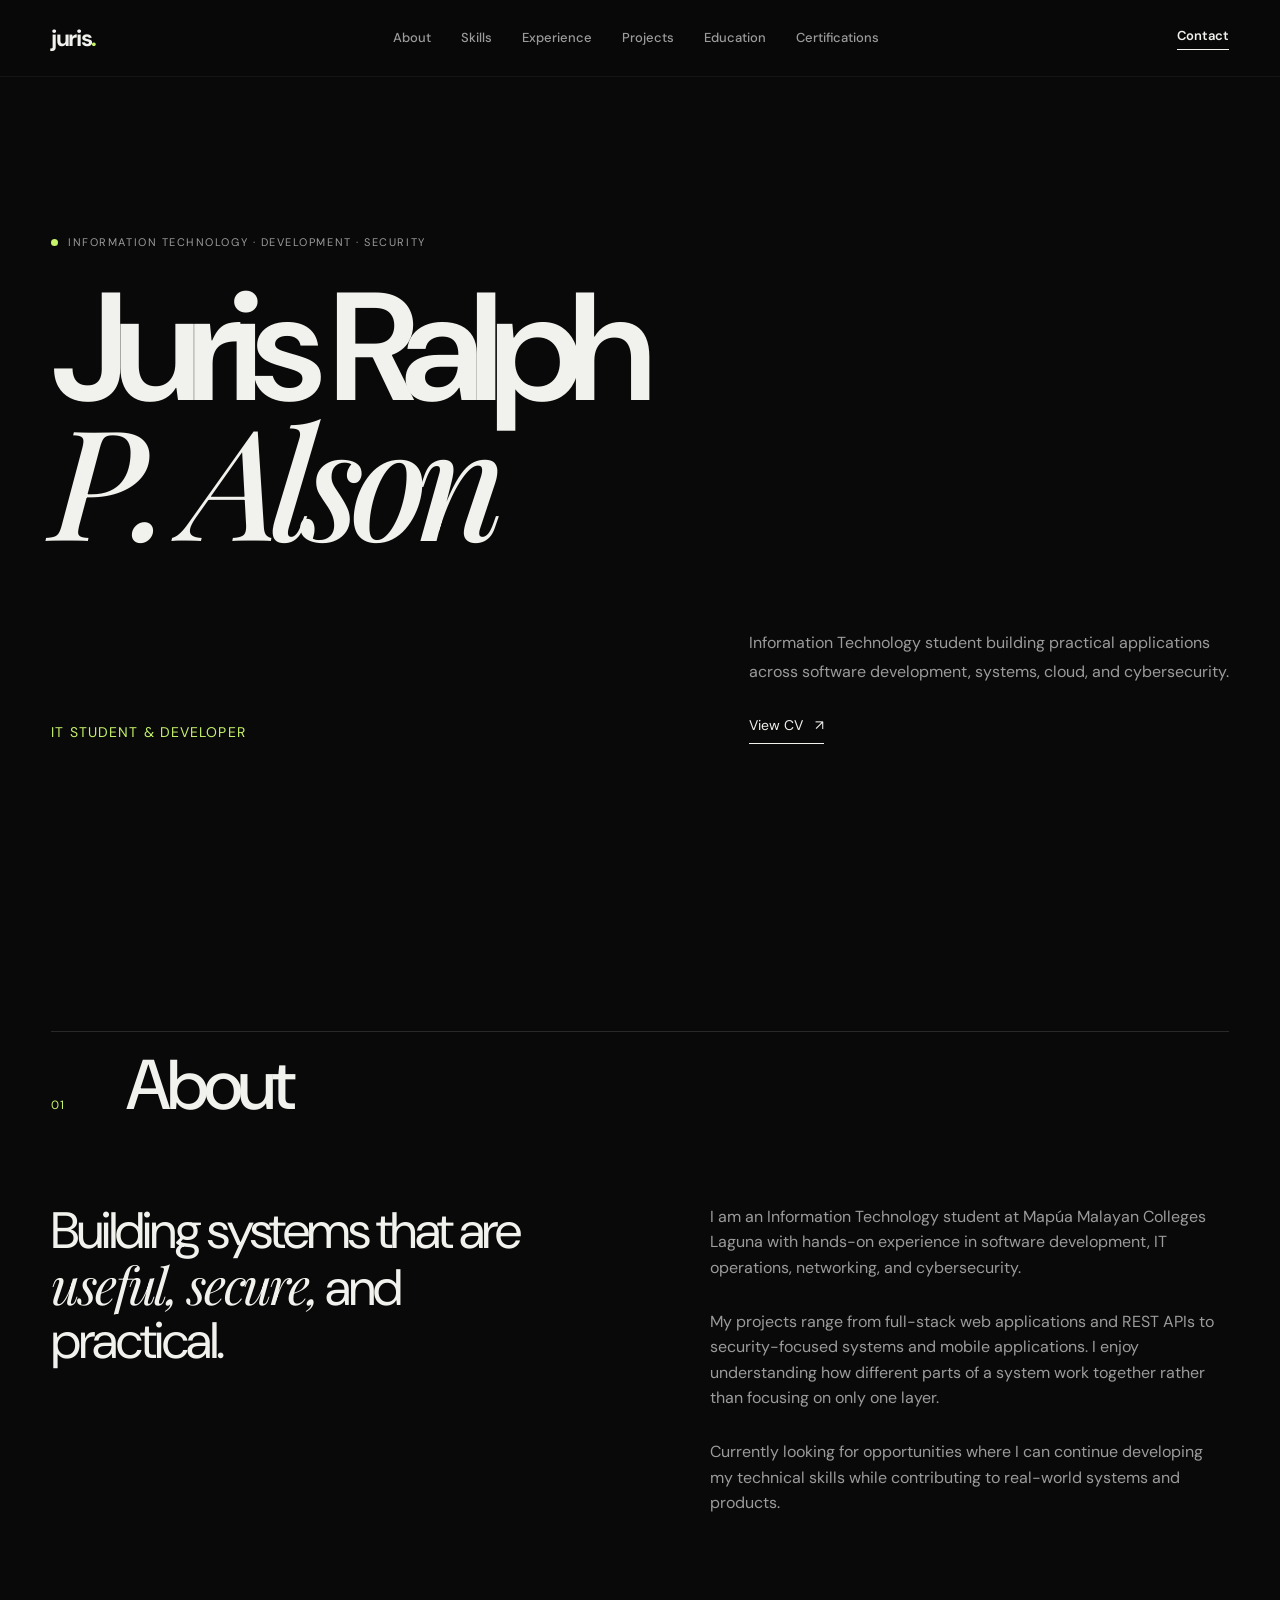
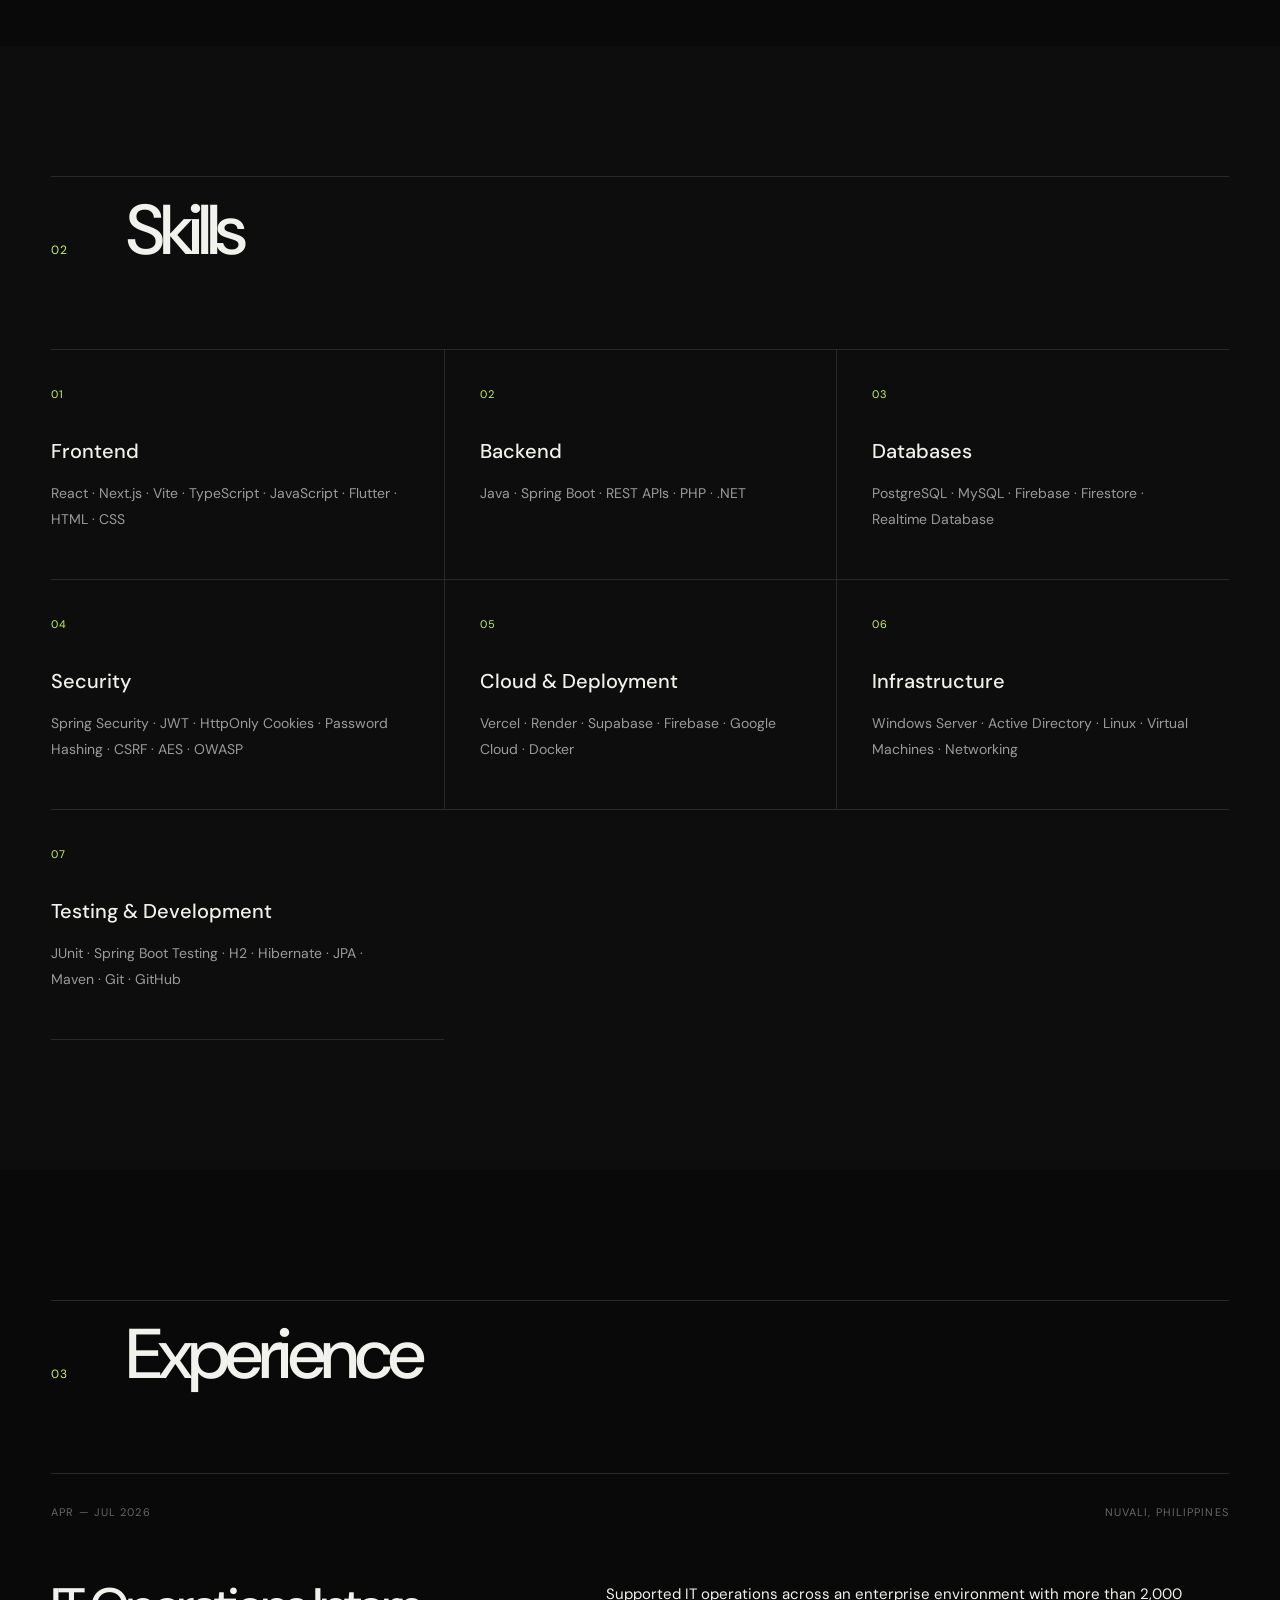
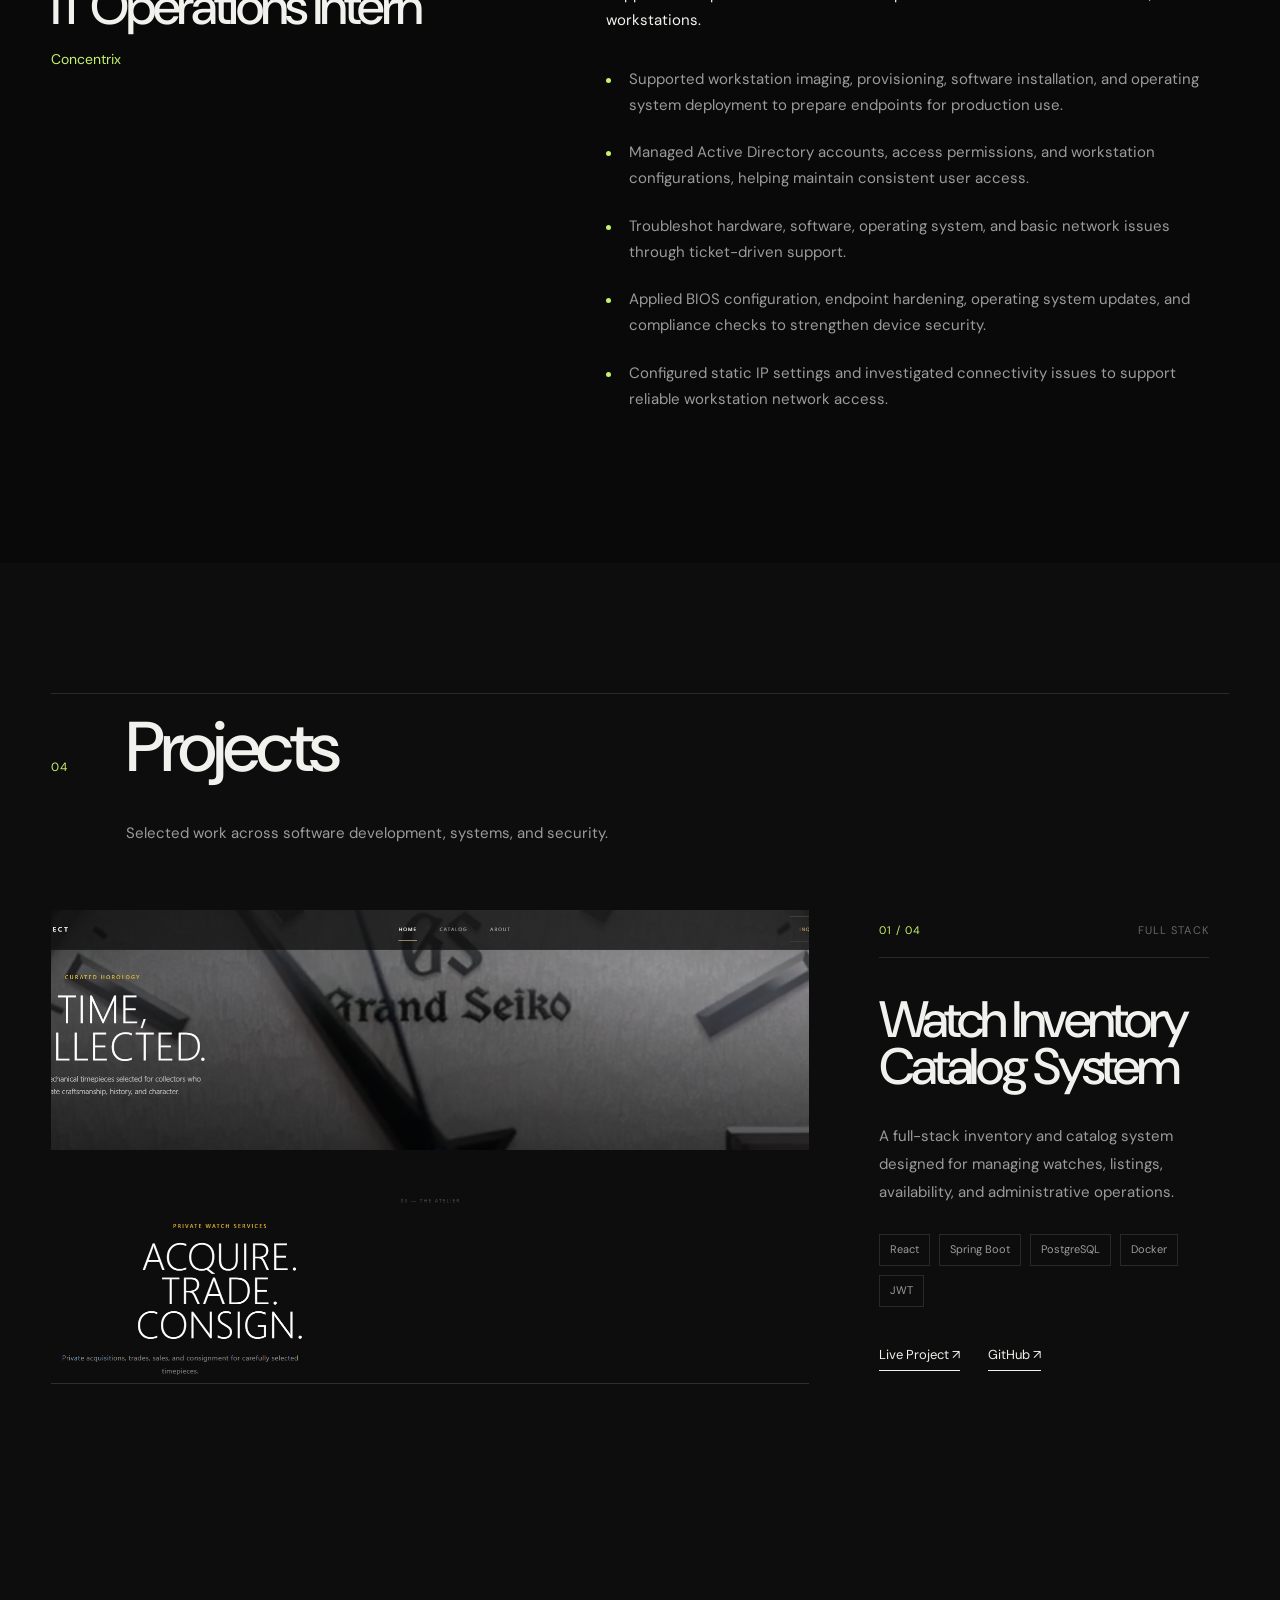
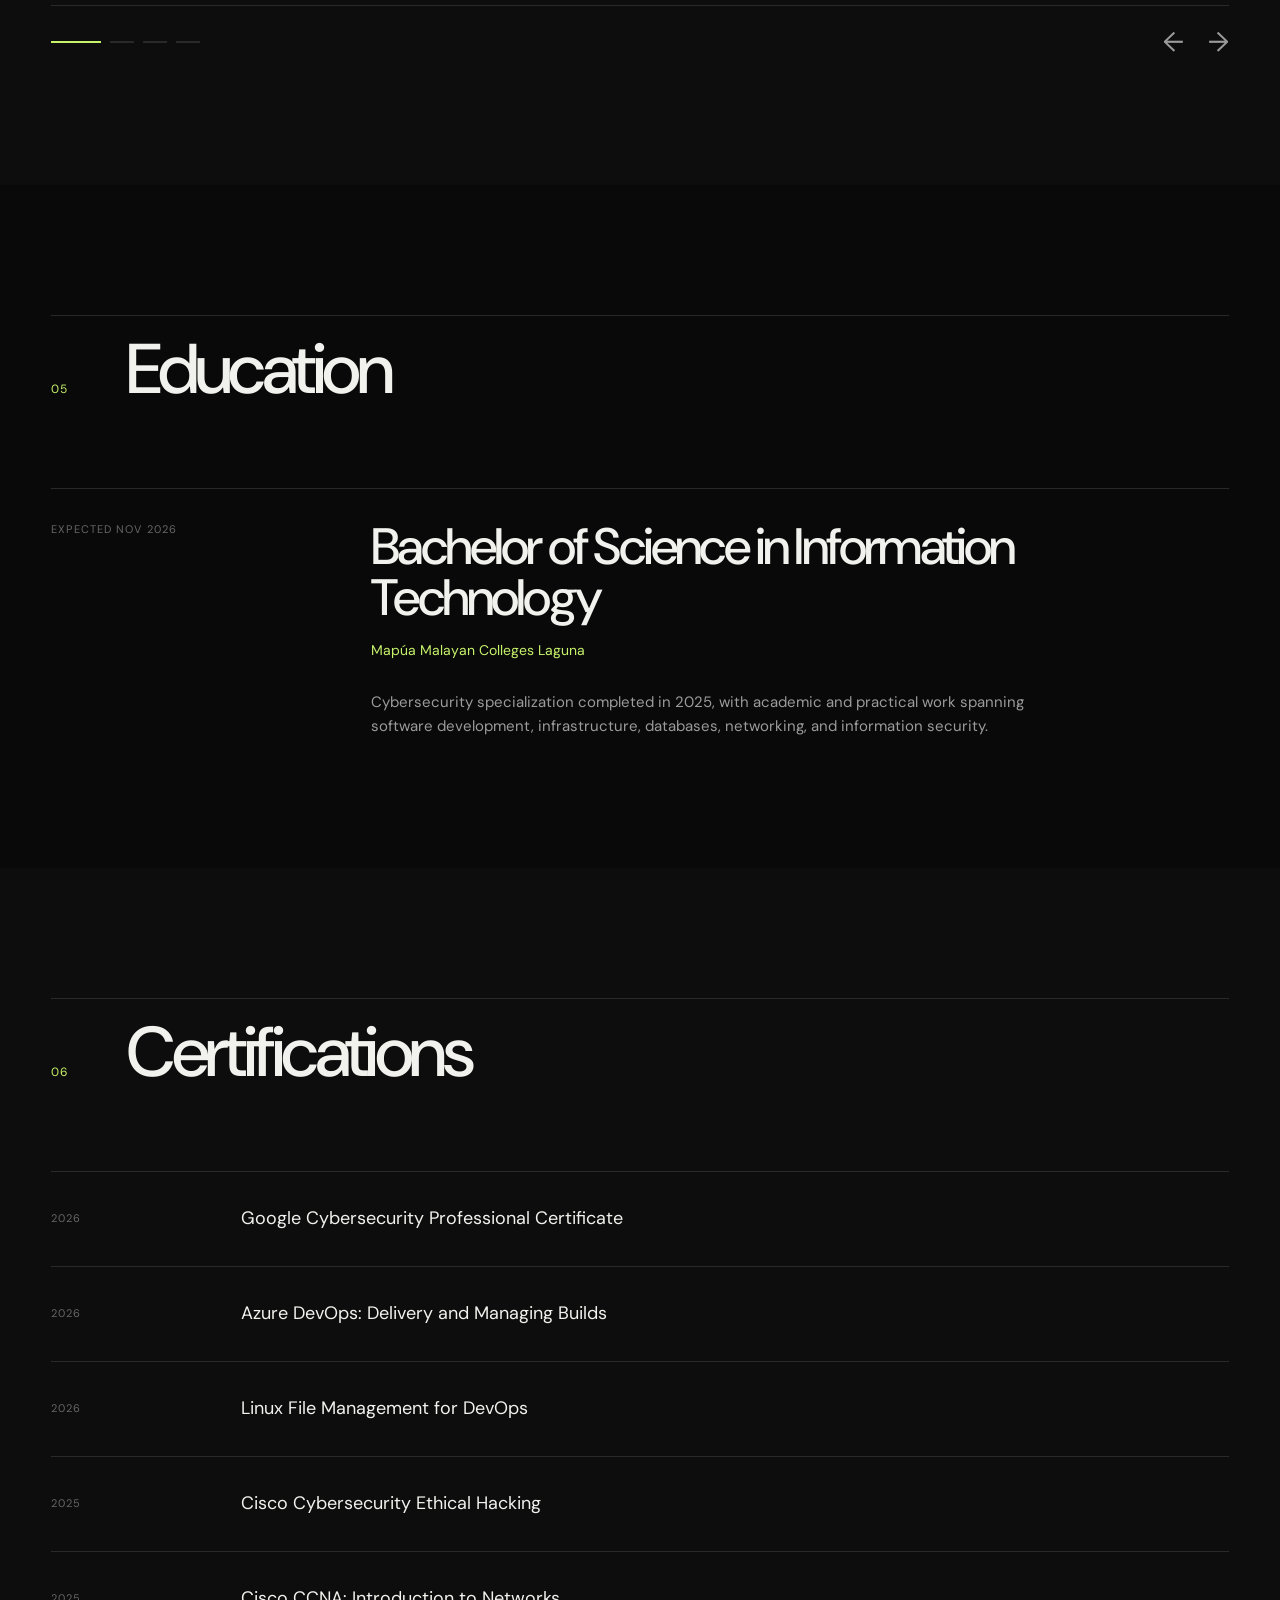
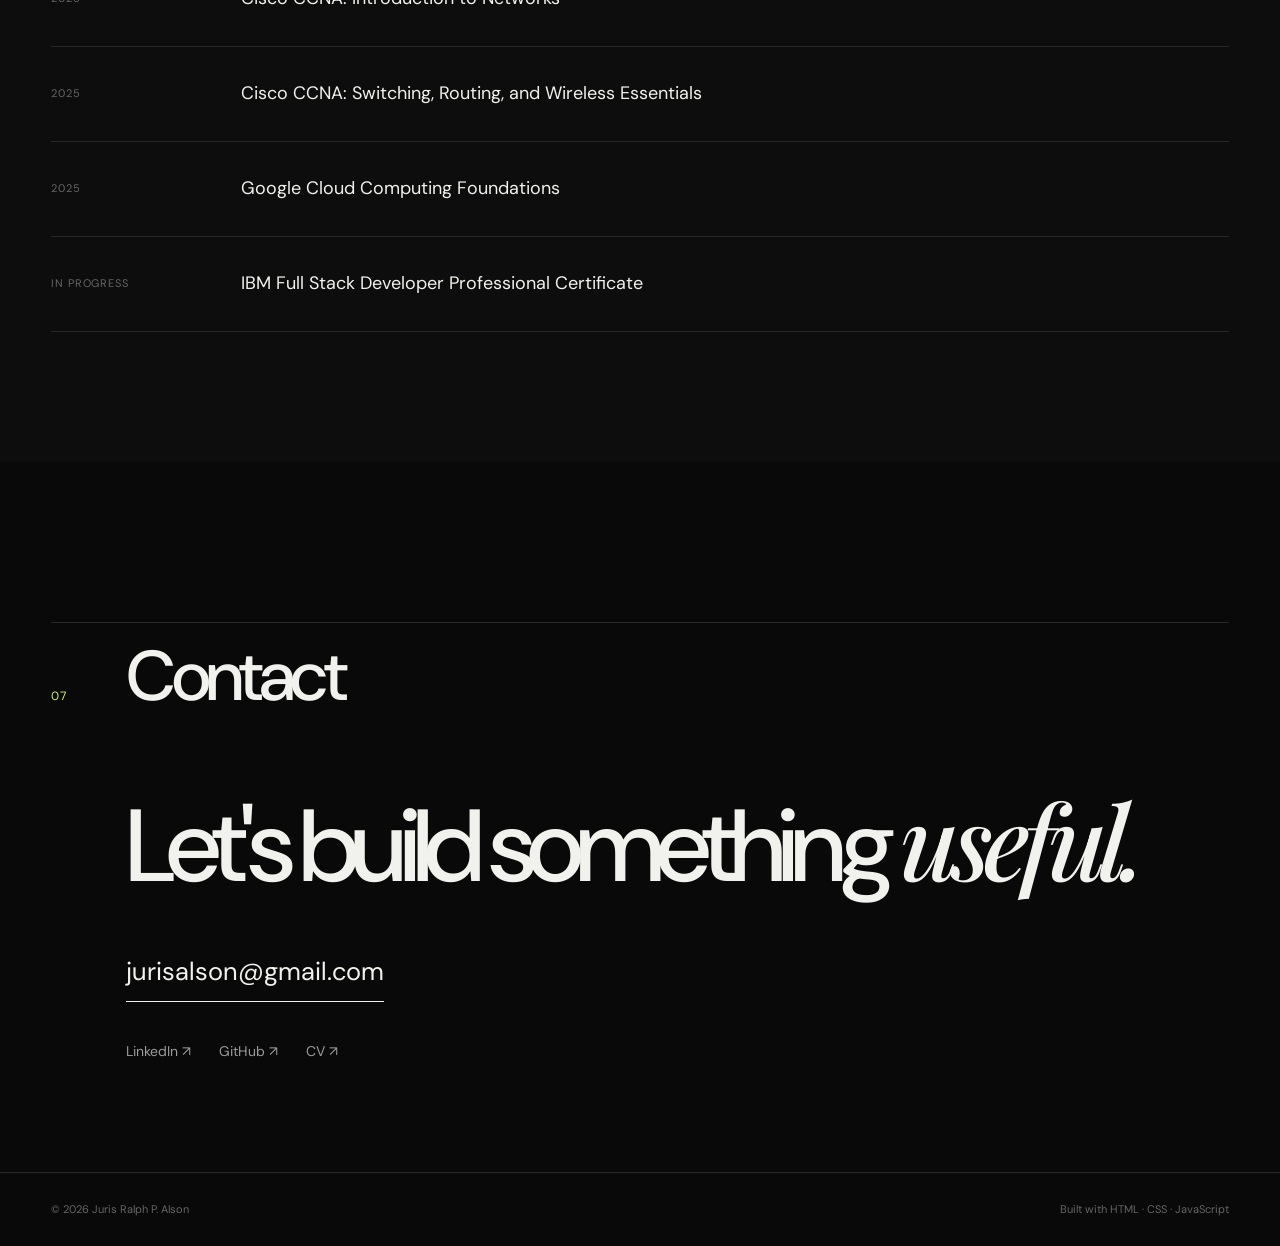
==== commit cd4aa2aa: "webupdate" ====
--- a/index.html
+++ b/index.html
@@ -1,591 +1,378 @@
 <!DOCTYPE html>
-
 <html lang="en">
-
 <head>
     <meta charset="UTF-8">
     <meta name="viewport" content="width=device-width, initial-scale=1.0">
 
-```
-<meta
-    name="description"
-    content="Juris Ralph P. Alson — Information Technology student focused on full-stack development, systems, and cybersecurity."
->
-
-<title>Juris Ralph P. Alson — IT Student & Developer</title>
-
-<link rel="stylesheet" href="style.css">
-
+    <title>Juris Ralph P. Alson — IT Student & Developer</title>
+
+    <meta
+        name="description"
+        content="Juris Ralph P. Alson — Information Technology student focused on software development, systems, and cybersecurity."
+    >
+
+    <link rel="preconnect" href="https://fonts.googleapis.com">
+    <link rel="preconnect" href="https://fonts.gstatic.com" crossorigin>
+
+    <link
+        href="https://fonts.googleapis.com/css2?family=DM+Sans:wght@400;500;600;700&family=Playfair+Display:wght@500;600&display=swap"
+        rel="stylesheet"
+    >
+
+    <link rel="stylesheet" href="style.css">
 </head>
 
 <body>
-<!-- =========================
-     NAVIGATION
-========================== -->
+
+<!-- ================= HEADER ================= -->
 
 <header class="site-header">
-
-    <nav class="navbar">
-
-        <a href="#home" class="logo">
-            JURIS ALSON
+    <div class="container header-inner">
+
+        <a href="#top" class="logo">
+            juris<span>.</span>
         </a>
 
-        <div class="nav-links">
-
+        <nav class="main-nav">
             <a href="#about">About</a>
             <a href="#skills">Skills</a>
             <a href="#experience">Experience</a>
             <a href="#projects">Projects</a>
             <a href="#education">Education</a>
             <a href="#certifications">Certifications</a>
-
-        </div>
-
-        <a href="#contact" class="nav-contact">
+        </nav>
+
+        <a href="#contact" class="header-contact">
             Contact
         </a>
 
-    </nav>
-
+    </div>
 </header>
 
 
-<main>
-
-    <!-- =========================
-         HERO
-    ========================== -->
-
-    <section id="home" class="hero">
-
-        <div class="container hero-container">
-
-            <div class="hero-eyebrow">
-                <span class="status-dot"></span>
-                INFORMATION TECHNOLOGY · DEVELOPMENT · CYBERSECURITY
-            </div>
-
-            <h1>
-                Juris Ralph
-                <span>P. Alson</span>
-            </h1>
-
-            <div class="hero-details">
-
-                <div class="hero-role">
-                    Information Technology Student
-                </div>
-
-                <p>
-                    I build practical software systems across full-stack
-                    development, backend engineering, cloud deployment,
-                    infrastructure, and cybersecurity.
-                </p>
-
-            </div>
-
-            <div class="hero-actions">
-
-                <a href="#projects" class="primary-link">
-                    View selected projects
-                    <span>↓</span>
-                </a>
+<main id="top">
+
+<!-- ================= HERO ================= -->
+
+<section class="hero">
+    <div class="container hero-inner">
+
+        <div class="hero-status">
+            <span class="status-dot"></span>
+            INFORMATION TECHNOLOGY · DEVELOPMENT · SECURITY
+        </div>
+
+        <h1>
+            Juris Ralph<br>
+            <span>P. Alson</span>
+        </h1>
+
+        <div class="hero-bottom">
+
+            <div class="hero-role">
+                IT Student &amp; Developer
+            </div>
+
+            <div class="hero-description">
+                <p>
+                    Information Technology student building practical
+                    applications across software development, systems,
+                    cloud, and cybersecurity.
+                </p>
 
                 <a
                     href="asset/ALSON_CV.pdf"
-                    class="secondary-link"
+                    target="_blank"
+                    class="text-link"
                 >
                     View CV
                     <span>↗</span>
                 </a>
-
-            </div>
-
-            <div class="hero-footer">
-
-                <span>
-                    BASED IN THE PHILIPPINES
-                </span>
-
-                <span>
-                    AVAILABLE FOR OPPORTUNITIES
-                </span>
-
-            </div>
-
-        </div>
-
-    </section>
-
-
-    <!-- =========================
-         ABOUT
-    ========================== -->
-
-    <section id="about" class="section">
-
-        <div class="container">
-
-            <div class="section-heading">
-
-                <span class="section-number">
-                    01
-                </span>
-
-                <span class="section-name">
-                    ABOUT
-                </span>
-
-            </div>
-
-            <div class="about-grid">
-
-                <h2>
-                    Building systems with
-                    <em>purpose.</em>
-                </h2>
-
-                <div class="about-copy">
-
-                    <p class="lead">
-                        I am an Information Technology student at
-                        Mapúa Malayan Colleges Laguna, specializing
-                        in Cybersecurity.
+            </div>
+
+        </div>
+
+    </div>
+</section>
+
+
+<!-- ================= ABOUT ================= -->
+
+<section id="about" class="section">
+    <div class="container">
+
+        <div class="section-header">
+            <span class="section-number">01</span>
+            <h2>About</h2>
+        </div>
+
+        <div class="about-grid">
+
+            <div class="about-title">
+                <p>
+                    Building systems that are
+                    <em>useful, secure,</em>
+                    and practical.
+                </p>
+            </div>
+
+            <div class="about-text">
+
+                <p>
+                    I am an Information Technology student at
+                    Mapúa Malayan Colleges Laguna with hands-on
+                    experience in software development, IT operations,
+                    networking, and cybersecurity.
+                </p>
+
+                <p>
+                    My projects range from full-stack web applications
+                    and REST APIs to security-focused systems and
+                    mobile applications. I enjoy understanding how
+                    different parts of a system work together rather
+                    than focusing on only one layer.
+                </p>
+
+                <p>
+                    Currently looking for opportunities where I can
+                    continue developing my technical skills while
+                    contributing to real-world systems and products.
+                </p>
+
+            </div>
+
+        </div>
+
+    </div>
+</section>
+
+
+<!-- ================= SKILLS ================= -->
+
+<section id="skills" class="section section-dark">
+    <div class="container">
+
+        <div class="section-header">
+            <span class="section-number">02</span>
+            <h2>Skills</h2>
+        </div>
+
+        <div class="skills-grid">
+
+            <div class="skill-group">
+                <span class="skill-label">01</span>
+                <h3>Frontend</h3>
+                <p>
+                    React · Next.js · Vite · TypeScript · JavaScript ·
+                    Flutter · HTML · CSS
+                </p>
+            </div>
+
+            <div class="skill-group">
+                <span class="skill-label">02</span>
+                <h3>Backend</h3>
+                <p>
+                    Java · Spring Boot · REST APIs · PHP · .NET
+                </p>
+            </div>
+
+            <div class="skill-group">
+                <span class="skill-label">03</span>
+                <h3>Databases</h3>
+                <p>
+                    PostgreSQL · MySQL · Firebase · Firestore ·
+                    Realtime Database
+                </p>
+            </div>
+
+            <div class="skill-group">
+                <span class="skill-label">04</span>
+                <h3>Security</h3>
+                <p>
+                    Spring Security · JWT · HttpOnly Cookies ·
+                    Password Hashing · CSRF · AES · OWASP
+                </p>
+            </div>
+
+            <div class="skill-group">
+                <span class="skill-label">05</span>
+                <h3>Cloud &amp; Deployment</h3>
+                <p>
+                    Vercel · Render · Supabase · Firebase ·
+                    Google Cloud · Docker
+                </p>
+            </div>
+
+            <div class="skill-group">
+                <span class="skill-label">06</span>
+                <h3>Infrastructure</h3>
+                <p>
+                    Windows Server · Active Directory · Linux ·
+                    Virtual Machines · Networking
+                </p>
+            </div>
+
+            <div class="skill-group">
+                <span class="skill-label">07</span>
+                <h3>Testing &amp; Development</h3>
+                <p>
+                    JUnit · Spring Boot Testing · H2 · Hibernate ·
+                    JPA · Maven · Git · GitHub
+                </p>
+            </div>
+
+        </div>
+
+    </div>
+</section>
+
+
+<!-- ================= EXPERIENCE ================= -->
+
+<section id="experience" class="section">
+    <div class="container">
+
+        <div class="section-header">
+            <span class="section-number">03</span>
+            <h2>Experience</h2>
+        </div>
+
+        <article class="experience-item">
+
+            <div class="experience-meta">
+                <span>APR — JUL 2026</span>
+                <span>NUVALI, PHILIPPINES</span>
+            </div>
+
+            <div class="experience-main">
+
+                <div class="experience-heading">
+                    <h3>IT Operations Intern</h3>
+                    <p>Concentrix</p>
+                </div>
+
+                <div class="experience-content">
+
+                    <p>
+                        Supported IT operations across an enterprise
+                        environment with more than 2,000 workstations.
                     </p>
 
-                    <p>
-                        My work focuses on building practical applications
-                        and understanding the systems behind them — from
-                        frontend interfaces and REST APIs to databases,
-                        authentication, deployment, and infrastructure.
-                    </p>
-
-                    <p>
-                        I am particularly interested in full-stack
-                        development, backend systems, cloud deployment,
-                        IT operations, and cybersecurity.
-                    </p>
+                    <ul>
+
+                        <li>
+                            Supported workstation imaging, provisioning,
+                            software installation, and operating system
+                            deployment to prepare endpoints for production use.
+                        </li>
+
+                        <li>
+                            Managed Active Directory accounts, access
+                            permissions, and workstation configurations,
+                            helping maintain consistent user access.
+                        </li>
+
+                        <li>
+                            Troubleshot hardware, software, operating
+                            system, and basic network issues through
+                            ticket-driven support.
+                        </li>
+
+                        <li>
+                            Applied BIOS configuration, endpoint
+                            hardening, operating system updates, and
+                            compliance checks to strengthen device security.
+                        </li>
+
+                        <li>
+                            Configured static IP settings and investigated
+                            connectivity issues to support reliable
+                            workstation network access.
+                        </li>
+
+                    </ul>
 
                 </div>
 
             </div>
 
-        </div>
-
-    </section>
-
-
-    <!-- =========================
-         SKILLS
-    ========================== -->
-
-    <section id="skills" class="section">
-
-        <div class="container">
-
-            <div class="section-heading">
-
-                <span class="section-number">
-                    02
-                </span>
-
-                <span class="section-name">
-                    TECHNICAL SKILLS
-                </span>
-
-            </div>
-
-            <div class="skills-layout">
-
-                <h2>
-                    Tools &amp;<br>
-                    technologies
-                </h2>
-
-                <div class="skills-list">
-
-
-                    <div class="skill-row">
-
-                        <span class="skill-label">
-                            FRONTEND
-                        </span>
-
-                        <p>
-                            React, Next.js, Vite, TypeScript,
-                            JavaScript, Flutter, HTML, CSS
+        </article>
+
+    </div>
+</section>
+
+
+<!-- ================= PROJECTS ================= -->
+
+<section id="projects" class="section section-dark projects-section">
+    <div class="container">
+
+        <div class="section-header">
+            <span class="section-number">04</span>
+            <h2>Projects</h2>
+        </div>
+
+        <div class="projects-intro">
+            <p>
+                Selected work across software development,
+                systems, and security.
+            </p>
+        </div>
+
+
+        <!-- PROJECT CAROUSEL -->
+
+        <div class="project-carousel">
+
+            <div class="project-track">
+
+
+                <!-- PROJECT 1 -->
+
+                <article class="project-slide active">
+
+                    <div class="project-image">
+                        <img
+                            src="asset/projects/watch-project-home.png"
+                            alt="Watch Inventory Catalog System home page"
+                            loading="lazy"
+                        >
+                    </div>
+
+                    <div class="project-info">
+
+                        <div class="project-topline">
+                            <span>01 / 04</span>
+                            <span>FULL STACK</span>
+                        </div>
+
+                        <h3>
+                            Watch Inventory
+                            <br>
+                            Catalog System
+                        </h3>
+
+                        <p class="project-description">
+                            A full-stack inventory and catalog system
+                            designed for managing watches, listings,
+                            availability, and administrative operations.
                         </p>
 
-                    </div>
-
-
-                    <div class="skill-row">
-
-                        <span class="skill-label">
-                            BACKEND
-                        </span>
-
-                        <p>
-                            Java, Spring Boot, REST APIs, PHP, .NET
-                        </p>
-
-                    </div>
-
-
-                    <div class="skill-row">
-
-                        <span class="skill-label">
-                            DATABASES
-                        </span>
-
-                        <p>
-                            PostgreSQL, MySQL, Firebase, Firestore,
-                            Realtime Database
-                        </p>
-
-                    </div>
-
-
-                    <div class="skill-row">
-
-                        <span class="skill-label">
-                            SECURITY
-                        </span>
-
-                        <p>
-                            Spring Security, JWT, HttpOnly Cookies,
-                            Password Hashing, CSRF Protection,
-                            AES Encryption, OWASP Secure Development
-                        </p>
-
-                    </div>
-
-
-                    <div class="skill-row">
-
-                        <span class="skill-label">
-                            CLOUD &amp; DEPLOYMENT
-                        </span>
-
-                        <p>
-                            Vercel, Render, Supabase, Firebase,
-                            Google Cloud Platform, Docker
-                        </p>
-
-                    </div>
-
-
-                    <div class="skill-row">
-
-                        <span class="skill-label">
-                            TESTING &amp; DEVELOPMENT
-                        </span>
-
-                        <p>
-                            JUnit, Spring Boot Testing, H2,
-                            Hibernate, JPA, Maven, Git, GitHub
-                        </p>
-
-                    </div>
-
-
-                    <div class="skill-row">
-
-                        <span class="skill-label">
-                            INFRASTRUCTURE
-                        </span>
-
-                        <p>
-                            Windows Server, Active Directory,
-                            Linux, Virtual Machines
-                        </p>
-
-                    </div>
-
-                </div>
-
-            </div>
-
-        </div>
-
-    </section>
-
-
-    <!-- =========================
-         EXPERIENCE
-    ========================== -->
-
-    <section id="experience" class="section">
-
-        <div class="container">
-
-            <div class="section-heading">
-
-                <span class="section-number">
-                    03
-                </span>
-
-                <span class="section-name">
-                    EXPERIENCE
-                </span>
-
-            </div>
-
-            <article class="experience">
-
-                <div class="experience-top">
-
-                    <div>
-
-                        <p class="experience-company">
-                            CONCENTRIX NUVALI
-                        </p>
-
-                        <h2>
-                            IT Operations Intern
-                        </h2>
-
-                    </div>
-
-                    <span class="experience-date">
-                        APR 2026 — JUL 2026
-                    </span>
-
-                </div>
-
-                <div class="experience-content">
-
-                    <p class="experience-summary">
-                        Supported enterprise IT operations for more than
-                        2,000 production workstations across deployment,
-                        maintenance, troubleshooting, and security.
-                    </p>
-
-                    <ul>
-
-                        <li>
-                            Supported operating system imaging,
-                            workstation provisioning, deployment,
-                            and maintenance.
-                        </li>
-
-                        <li>
-                            Administered Active Directory user accounts,
-                            workstation configurations, and access
-                            permissions across enterprise environments.
-                        </li>
-
-                        <li>
-                            Diagnosed hardware, software, operating system,
-                            and network issues while performing software
-                            installation and patch management.
-                        </li>
-
-                        <li>
-                            Improved endpoint security through BIOS
-                            configuration, device hardening, operating
-                            system updates, and compliance verification.
-                        </li>
-
-                    </ul>
-
-                </div>
-
-            </article>
-
-        </div>
-
-    </section>
-
-
-    <!-- =========================
-         PROJECTS
-    ========================== -->
-
-    <section id="projects" class="section projects-section">
-
-        <div class="container">
-
-            <div class="section-heading">
-
-                <span class="section-number">
-                    04
-                </span>
-
-                <span class="section-name">
-                    SELECTED PROJECTS
-                </span>
-
-            </div>
-
-            <div class="projects-intro">
-
-                <h2>
-                    Work that<br>
-                    demonstrates the stack.
-                </h2>
-
-                <p>
-                    A selection of applications and systems built
-                    during my studies, ranging from mobile development
-                    and full-stack platforms to authentication and
-                    API-driven applications.
-                </p>
-
-            </div>
-
-
-            <div class="projects-list">
-
-
-                <!-- PROJECT 01 -->
-
-                <article class="project">
-
-                    <div class="project-index">
-                        01
-                    </div>
-
-                    <div class="project-main">
-
-                        <div class="project-title-row">
-
-                            <div>
-
-                                <p class="project-type">
-                                    CAPSTONE · MOBILE APPLICATION
-                                </p>
-
-                                <h3>
-                                    EcoScrap
-                                </h3>
-
-                            </div>
-
-                        </div>
-
-                        <p class="project-description">
-                            A logistics platform connecting residents,
-                            collectors, and junkshops to streamline
-                            recyclable waste collection and trading.
-                        </p>
-
-                        <div class="project-details">
-
-                            <div class="project-detail">
-
-                                <span>
-                                    TECHNOLOGY
-                                </span>
-
-                                <p>
-                                    Flutter · Firebase · TensorFlow Lite
-                                </p>
-
-                            </div>
-
-                            <div class="project-detail">
-
-                                <span>
-                                    FEATURES
-                                </span>
-
-                                <p>
-                                    Google Maps API · Route Tracking ·
-                                    AES Encryption · PII Purging ·
-                                    MobileNetV2 Classification
-                                </p>
-
-                            </div>
-
+                        <div class="project-stack">
+                            <span>React</span>
+                            <span>Spring Boot</span>
+                            <span>PostgreSQL</span>
+                            <span>Docker</span>
+                            <span>JWT</span>
                         </div>
 
                         <div class="project-links">
-
-                            <span class="project-link-disabled">
-                                Capstone Project
-                            </span>
-
-                        </div>
-
-                    </div>
-
-                </article>
-
-
-                <!-- PROJECT 02 -->
-
-                <article class="project">
-
-                    <div class="project-index">
-                        02
-                    </div>
-
-                    <div class="project-main">
-
-                        <div class="project-title-row">
-
-                            <div>
-
-                                <p class="project-type">
-                                    FULL-STACK · DEPLOYED
-                                </p>
-
-                                <h3>
-                                    Watch Inventory Catalog System
-                                </h3>
-
-                            </div>
-
-                        </div>
-
-                        <p class="project-description">
-                            A full-stack watch inventory and catalog
-                            platform with administrative management,
-                            authentication, production deployment,
-                            and automated backend testing.
-                        </p>
-
-                        <div class="project-details">
-
-                            <div class="project-detail">
-
-                                <span>
-                                    TECHNOLOGY
-                                </span>
-
-                                <p>
-                                    React · Vite · Spring Boot ·
-                                    PostgreSQL · Hibernate/JPA · Docker
-                                </p>
-
-                            </div>
-
-                            <div class="project-detail">
-
-                                <span>
-                                    ENGINEERING
-                                </span>
-
-                                <p>
-                                    JWT · Spring Security · REST APIs ·
-                                    Vercel · Render · Supabase ·
-                                    27 passing backend tests
-                                </p>
-
-                            </div>
-
-                        </div>
-
-                        <div class="project-links">
-
                             <a
                                 href="https://watch-project-website-eosin.vercel.app/"
                                 target="_blank"
                                 rel="noopener"
                             >
-                                Live project ↗
+                                Live Project ↗
                             </a>
 
                             <a
@@ -595,7 +382,6 @@
                             >
                                 GitHub ↗
                             </a>
-
                         </div>
 
                     </div>
@@ -603,67 +389,42 @@
                 </article>
 
 
-                <!-- PROJECT 03 -->
-
-                <article class="project">
-
-                    <div class="project-index">
-                        03
+                <!-- PROJECT 2 -->
+
+                <article class="project-slide">
+
+                    <div class="project-image">
+                        <img
+                            src="asset/projects/chronicles-home.png"
+                            alt="Chronicles history reference application"
+                            loading="lazy"
+                        >
                     </div>
 
-                    <div class="project-main">
-
-                        <div class="project-title-row">
-
-                            <div>
-
-                                <p class="project-type">
-                                    WEB APPLICATION · REST API
-                                </p>
-
-                                <h3>
-                                    Chronicles
-                                </h3>
-
-                            </div>
-
-                        </div>
+                    <div class="project-info">
+
+                        <div class="project-topline">
+                            <span>02 / 04</span>
+                            <span>WEB APPLICATION</span>
+                        </div>
+
+                        <h3>
+                            Chronicles
+                        </h3>
 
                         <p class="project-description">
-                            A historical reference and research
-                            application that organizes and presents
-                            historical information through a searchable
-                            web platform.
+                            A lightweight history reference application
+                            that connects to Wikipedia's API to provide
+                            searchable historical topics without the
+                            distraction of long-form pages.
                         </p>
 
-                        <div class="project-details">
-
-                            <div class="project-detail">
-
-                                <span>
-                                    TECHNOLOGY
-                                </span>
-
-                                <p>
-                                    Java · Spring Boot · Maven ·
-                                    REST APIs · Wikipedia API
-                                </p>
-
-                            </div>
-
-                            <div class="project-detail">
-
-                                <span>
-                                    FOCUS
-                                </span>
-
-                                <p>
-                                    API Integration · Backend Development ·
-                                    Information Retrieval · Deployment
-                                </p>
-
-                            </div>
-
+                        <div class="project-stack">
+                            <span>React</span>
+                            <span>Vite</span>
+                            <span>Java</span>
+                            <span>Spring Boot</span>
+                            <span>REST API</span>
                         </div>
 
                         <div class="project-links">
@@ -683,68 +444,95 @@
                 </article>
 
 
-                <!-- PROJECT 04 -->
-
-                <article class="project">
-
-                    <div class="project-index">
-                        04
+                <!-- PROJECT 3 -->
+
+                <article class="project-slide">
+
+                    <div class="project-image">
+                        <img
+                            src="asset/projects/ecoscrap-home.png"
+                            alt="EcoScrap mobile application"
+                            loading="lazy"
+                        >
                     </div>
 
-                    <div class="project-main">
-
-                        <div class="project-title-row">
-
-                            <div>
-
-                                <p class="project-type">
-                                    SECURITY · WEB APPLICATION
-                                </p>
-
-                                <h3>
-                                    SecureAuth
-                                </h3>
-
-                            </div>
-
-                        </div>
+                    <div class="project-info">
+
+                        <div class="project-topline">
+                            <span>03 / 04</span>
+                            <span>CAPSTONE</span>
+                        </div>
+
+                        <h3>
+                            EcoScrap
+                        </h3>
 
                         <p class="project-description">
-                            A secure authentication system designed
-                            around protected sessions, server-side
-                            authorization, and common web security
-                            controls.
+                            A logistics platform connecting residents,
+                            collectors, and junkshops for recyclable
+                            waste collection and trading.
                         </p>
 
-                        <div class="project-details">
-
-                            <div class="project-detail">
-
-                                <span>
-                                    TECHNOLOGY
-                                </span>
-
-                                <p>
-                                    Next.js · TypeScript · PostgreSQL ·
-                                    JWT
-                                </p>
-
-                            </div>
-
-                            <div class="project-detail">
-
-                                <span>
-                                    SECURITY
-                                </span>
-
-                                <p>
-                                    HttpOnly Cookies · Password Hashing ·
-                                    CSRF Protection · Input Validation ·
-                                    Authentication Middleware
-                                </p>
-
-                            </div>
-
+                        <div class="project-stack">
+                            <span>Flutter</span>
+                            <span>Firebase</span>
+                            <span>TensorFlow Lite</span>
+                            <span>Google Maps</span>
+                            <span>AES</span>
+                        </div>
+
+                        <div class="project-links">
+
+                            <a
+                                href="#"
+                                class="disabled-link"
+                            >
+                                Capstone Project
+                            </a>
+
+                        </div>
+
+                    </div>
+
+                </article>
+
+
+                <!-- PROJECT 4 -->
+
+                <article class="project-slide">
+
+                    <div class="project-image">
+                        <img
+                            src="asset/projects/secureauth-home.png"
+                            alt="SecureAuth authentication system"
+                            loading="lazy"
+                        >
+                    </div>
+
+                    <div class="project-info">
+
+                        <div class="project-topline">
+                            <span>04 / 04</span>
+                            <span>SECURITY</span>
+                        </div>
+
+                        <h3>
+                            SecureAuth
+                        </h3>
+
+                        <p class="project-description">
+                            A security-focused authentication system
+                            implementing protected sessions, secure
+                            password handling, validation, and
+                            authentication middleware.
+                        </p>
+
+                        <div class="project-stack">
+                            <span>Next.js</span>
+                            <span>TypeScript</span>
+                            <span>PostgreSQL</span>
+                            <span>JWT</span>
+                            <span>Security</span>
                         </div>
 
                         <div class="project-links">
@@ -763,299 +551,230 @@
 
                 </article>
 
-
-            </div>
-
-        </div>
-
-    </section>
-
-
-    <!-- =========================
-         EDUCATION
-    ========================== -->
-
-    <section id="education" class="section">
-
-        <div class="container">
-
-            <div class="section-heading">
-
-                <span class="section-number">
-                    05
-                </span>
-
-                <span class="section-name">
-                    EDUCATION
-                </span>
-
-            </div>
-
-            <article class="education">
-
-                <div class="education-number">
-                    01
+            </div>
+
+
+            <!-- CAROUSEL CONTROLS -->
+
+            <div class="project-controls">
+
+                <div class="project-dots">
+
+                    <button
+                        class="project-dot active"
+                        aria-label="Show project 1"
+                        data-slide="0"
+                    ></button>
+
+                    <button
+                        class="project-dot"
+                        aria-label="Show project 2"
+                        data-slide="1"
+                    ></button>
+
+                    <button
+                        class="project-dot"
+                        aria-label="Show project 3"
+                        data-slide="2"
+                    ></button>
+
+                    <button
+                        class="project-dot"
+                        aria-label="Show project 4"
+                        data-slide="3"
+                    ></button>
+
                 </div>
 
-                <div class="education-main">
-
-                    <p class="education-school">
-                        MAPÚA MALAYAN COLLEGES LAGUNA
-                    </p>
-
-                    <h2>
-                        Bachelor of Science in
-                        Information Technology
-                    </h2>
-
-                    <p class="education-specialization">
-                        Academic Specialization:
-                        Cybersecurity · 12-unit track completed
-                        November 2025
-                    </p>
+                <div class="project-arrows">
+
+                    <button
+                        class="project-arrow"
+                        id="projectPrev"
+                        aria-label="Previous project"
+                    >
+                        ←
+                    </button>
+
+                    <button
+                        class="project-arrow"
+                        id="projectNext"
+                        aria-label="Next project"
+                    >
+                        →
+                    </button>
 
                 </div>
 
-                <div class="education-date">
-                    EXPECTED<br>
-                    NOV 2026
-                </div>
-
-            </article>
-
-        </div>
-
-    </section>
-
-
-    <!-- =========================
-         CERTIFICATIONS
-    ========================== -->
-
-    <section id="certifications" class="section">
-
-        <div class="container">
-
-            <div class="section-heading">
-
-                <span class="section-number">
-                    06
-                </span>
-
-                <span class="section-name">
-                    CERTIFICATIONS
-                </span>
-
-            </div>
-
-            <div class="certifications">
-
-                <div class="certification">
-
-                    <span>01</span>
-
-                    <h3>
-                        Google Cybersecurity Professional Certificate
-                    </h3>
-
-                    <small>
-                        2026
-                    </small>
-
-                </div>
-
-
-                <div class="certification">
-
-                    <span>02</span>
-
-                    <h3>
-                        Cisco Cybersecurity Ethical Hacking
-                    </h3>
-
-                    <small>
-                        2025
-                    </small>
-
-                </div>
-
-
-                <div class="certification">
-
-                    <span>03</span>
-
-                    <h3>
-                        Cisco CCNA: Introduction to Networks
-                    </h3>
-
-                    <small>
-                        2025
-                    </small>
-
-                </div>
-
-
-                <div class="certification">
-
-                    <span>04</span>
-
-                    <h3>
-                        Cisco CCNA: Switching, Routing, and Wireless Essentials
-                    </h3>
-
-                    <small>
-                        2025
-                    </small>
-
-                </div>
-
-
-                <div class="certification">
-
-                    <span>05</span>
-
-                    <h3>
-                        Google Cloud Computing Foundations
-                    </h3>
-
-                    <small>
-                        2025
-                    </small>
-
-                </div>
-
-
-                <div class="certification">
-
-                    <span>06</span>
-
-                    <h3>
-                        Azure DevOps: Delivery and Managing Builds
-                    </h3>
-
-                    <small>
-                        2026
-                    </small>
-
-                </div>
-
-
-                <div class="certification">
-
-                    <span>07</span>
-
-                    <h3>
-                        Linux File Management for DevOps
-                    </h3>
-
-                    <small>
-                        2026
-                    </small>
-
-                </div>
-
-
-                <div class="certification">
-
-                    <span>08</span>
-
-                    <h3>
-                        IBM Full Stack Developer Professional Certificate
-                    </h3>
-
-                    <small>
-                        IN PROGRESS
-                    </small>
-
-                </div>
-
-            </div>
-
-        </div>
-
-    </section>
-
-
-    <!-- =========================
-         CONTACT
-    ========================== -->
-
-    <section id="contact" class="section contact-section">
-
-        <div class="container">
-
-            <div class="section-heading">
-
-                <span class="section-number">
-                    07
-                </span>
-
-                <span class="section-name">
-                    CONTACT
-                </span>
-
-            </div>
-
-            <div class="contact">
-
-                <h2>
-                    Let's work<br>
-                    <em>together.</em>
-                </h2>
-
-                <p>
-                    Open to internship, entry-level, and technical
-                    opportunities in software development, IT,
-                    infrastructure, and cybersecurity.
-                </p>
-
-                <div class="contact-links">
-
-                    <a href="mailto:jurisalson@gmail.com">
-                        jurisalson@gmail.com
-                        <span>↗</span>
-                    </a>
-
-                    <a
-                        href="https://www.linkedin.com/in/JurisAlson"
-                        target="_blank"
-                        rel="noopener"
-                    >
-                        LinkedIn
-                        <span>↗</span>
-                    </a>
-
-                    <a
-                        href="https://github.com/JurisAlson"
-                        target="_blank"
-                        rel="noopener"
-                    >
-                        GitHub
-                        <span>↗</span>
-                    </a>
-
-                    <a href="asset/ALSON_CV.pdf">
-                        CV
-                        <span>↗</span>
-                    </a>
-
-                </div>
-
-            </div>
-
-        </div>
-
-    </section>
+            </div>
+
+        </div>
+
+    </div>
+</section>
+
+
+<!-- ================= EDUCATION ================= -->
+
+<section id="education" class="section">
+    <div class="container">
+
+        <div class="section-header">
+            <span class="section-number">05</span>
+            <h2>Education</h2>
+        </div>
+
+        <div class="education-item">
+
+            <div class="education-date">
+                EXPECTED NOV 2026
+            </div>
+
+            <div class="education-main">
+
+                <h3>
+                    Bachelor of Science in Information Technology
+                </h3>
+
+                <p class="education-school">
+                    Mapúa Malayan Colleges Laguna
+                </p>
+
+                <p class="education-description">
+                    Cybersecurity specialization completed in 2025,
+                    with academic and practical work spanning software
+                    development, infrastructure, databases, networking,
+                    and information security.
+                </p>
+
+            </div>
+
+        </div>
+
+    </div>
+</section>
+
+
+<!-- ================= CERTIFICATIONS ================= -->
+
+<section id="certifications" class="section section-dark">
+    <div class="container">
+
+        <div class="section-header">
+            <span class="section-number">06</span>
+            <h2>Certifications</h2>
+        </div>
+
+        <div class="certifications-list">
+
+            <div class="certification">
+                <span>2026</span>
+                <h3>Google Cybersecurity Professional Certificate</h3>
+            </div>
+
+            <div class="certification">
+                <span>2026</span>
+                <h3>Azure DevOps: Delivery and Managing Builds</h3>
+            </div>
+
+            <div class="certification">
+                <span>2026</span>
+                <h3>Linux File Management for DevOps</h3>
+            </div>
+
+            <div class="certification">
+                <span>2025</span>
+                <h3>Cisco Cybersecurity Ethical Hacking</h3>
+            </div>
+
+            <div class="certification">
+                <span>2025</span>
+                <h3>Cisco CCNA: Introduction to Networks</h3>
+            </div>
+
+            <div class="certification">
+                <span>2025</span>
+                <h3>Cisco CCNA: Switching, Routing, and Wireless Essentials</h3>
+            </div>
+
+            <div class="certification">
+                <span>2025</span>
+                <h3>Google Cloud Computing Foundations</h3>
+            </div>
+
+            <div class="certification">
+                <span>IN PROGRESS</span>
+                <h3>IBM Full Stack Developer Professional Certificate</h3>
+            </div>
+
+        </div>
+
+    </div>
+</section>
+
+
+<!-- ================= CONTACT ================= -->
+
+<section id="contact" class="contact-section">
+    <div class="container">
+
+        <div class="section-header">
+            <span class="section-number">07</span>
+            <h2>Contact</h2>
+        </div>
+
+        <div class="contact-content">
+
+            <h3>
+                Let's build something
+                <em>useful.</em>
+            </h3>
+
+            <a
+                href="mailto:jurisalson@gmail.com"
+                class="contact-email"
+            >
+                jurisalson@gmail.com
+            </a>
+
+            <div class="contact-links">
+
+                <a
+                    href="https://www.linkedin.com/in/JurisAlson"
+                    target="_blank"
+                    rel="noopener"
+                >
+                    LinkedIn ↗
+                </a>
+
+                <a
+                    href="https://github.com/JurisAlson"
+                    target="_blank"
+                    rel="noopener"
+                >
+                    GitHub ↗
+                </a>
+
+                <a
+                    href="asset/ALSON_CV.pdf"
+                    target="_blank"
+                >
+                    CV ↗
+                </a>
+
+            </div>
+
+        </div>
+
+    </div>
+</section>
 
 </main>
 
 
-<!-- =========================
-     FOOTER
-========================== -->
-
-<footer class="footer">
-
+<!-- ================= FOOTER ================= -->
+
+<footer>
     <div class="container footer-inner">
 
         <span>
@@ -1063,12 +782,139 @@
         </span>
 
         <span>
-            HTML · CSS
+            Built with HTML · CSS · JavaScript
         </span>
 
     </div>
-
 </footer>
+
+
+<!-- ================= CAROUSEL SCRIPT ================= -->
+
+<script>
+
+    const slides = document.querySelectorAll(".project-slide");
+    const dots = document.querySelectorAll(".project-dot");
+
+    const previousButton = document.getElementById("projectPrev");
+    const nextButton = document.getElementById("projectNext");
+
+    let currentSlide = 0;
+    let autoPlay;
+
+    function showSlide(index) {
+
+        if (index >= slides.length) {
+            currentSlide = 0;
+        } else if (index < 0) {
+            currentSlide = slides.length - 1;
+        } else {
+            currentSlide = index;
+        }
+
+        slides.forEach((slide, i) => {
+            slide.classList.toggle(
+                "active",
+                i === currentSlide
+            );
+        });
+
+        dots.forEach((dot, i) => {
+            dot.classList.toggle(
+                "active",
+                i === currentSlide
+            );
+        });
+    }
+
+
+    function nextSlide() {
+        showSlide(currentSlide + 1);
+    }
+
+
+    function previousSlide() {
+        showSlide(currentSlide - 1);
+    }
+
+
+    function startAutoPlay() {
+
+        clearInterval(autoPlay);
+
+        autoPlay = setInterval(() => {
+            nextSlide();
+        }, 5000);
+
+    }
+
+
+    function resetAutoPlay() {
+        startAutoPlay();
+    }
+
+
+    nextButton.addEventListener("click", () => {
+        nextSlide();
+        resetAutoPlay();
+    });
+
+
+    previousButton.addEventListener("click", () => {
+        previousSlide();
+        resetAutoPlay();
+    });
+
+
+    dots.forEach((dot, index) => {
+
+        dot.addEventListener("click", () => {
+            showSlide(index);
+            resetAutoPlay();
+        });
+
+    });
+
+
+    /*
+     * Pause automatic switching while the
+     * user is looking at the projects.
+     */
+
+    const carousel = document.querySelector(".project-carousel");
+
+    carousel.addEventListener("mouseenter", () => {
+        clearInterval(autoPlay);
+    });
+
+    carousel.addEventListener("mouseleave", () => {
+        startAutoPlay();
+    });
+
+
+    /*
+     * Keyboard navigation
+     */
+
+    document.addEventListener("keydown", (event) => {
+
+        if (event.key === "ArrowRight") {
+            nextSlide();
+            resetAutoPlay();
+        }
+
+        if (event.key === "ArrowLeft") {
+            previousSlide();
+            resetAutoPlay();
+        }
+
+    });
+
+
+    showSlide(0);
+    startAutoPlay();
+
+</script>
+
 </body>
-
 </html>
--- a/style.css
+++ b/style.css
@@ -1,1250 +1,1336 @@
+/* =========================================================
+   VARIABLES
+========================================================= */
+
+:root {
+    --bg: #090909;
+    --bg-soft: #0d0d0d;
+
+    --text: #f1f1ed;
+    --muted: #9b9b9b;
+    --dim: #666;
+
+    --line: #292929;
+
+    --accent: #c7f36b;
+}
+
+
+/* =========================================================
+   RESET
+========================================================= */
+
 * {
-  margin: 0;
-  padding: 0;
-  box-sizing: border-box;
-}
-
-:root {
-  --bg: #090909;
-  --bg-soft: #0d0d0d;
-
-  --text: #f1f1ed;
-  --muted: #929292;
-  --dim: #555555;
-
-  --line: #282828;
-
-  --accent: #c7f36b;
-
-  --max-width: 1240px;
+    margin: 0;
+    padding: 0;
+    box-sizing: border-box;
 }
 
 html {
-  scroll-behavior: smooth;
-  scroll-padding-top: 85px;
+    scroll-behavior: smooth;
 }
 
 body {
-  background: var(--bg);
-  color: var(--text);
-
-  font-family:
-    Arial,
-    Helvetica,
-    sans-serif;
-
-  line-height: 1.6;
-
-  -webkit-font-smoothing: antialiased;
+    background: var(--bg);
+    color: var(--text);
+
+    font-family: "DM Sans", Arial, sans-serif;
+
+    line-height: 1.6;
+
+    overflow-x: hidden;
+}
+
+img {
+    display: block;
+    width: 100%;
 }
 
 a {
-  color: inherit;
-  text-decoration: none;
-}
-
-/* =========================================
-GLOBAL CONTAINER
-========================================= */
+    color: inherit;
+    text-decoration: none;
+}
+
+button {
+    font: inherit;
+}
+
+::selection {
+    background: var(--accent);
+    color: #000;
+}
+
+
+/* =========================================================
+   GLOBAL CONTAINER
+   Wide layout — intentionally uses most of the screen
+========================================================= */
 
 .container {
-  width: min(
-    calc(100% - 64px),
-    var(--max-width)
-  );
-
-  margin: 0 auto;
-}
-
-/* =========================================
-HEADER
-========================================= */
+    width: 92vw;
+    max-width: 1600px;
+
+    margin: 0 auto;
+}
+
+.section {
+    padding: 130px 0;
+}
+
+.section-dark {
+    background: var(--bg-soft);
+}
+
+
+/* =========================================================
+   HEADER
+========================================================= */
 
 .site-header {
-  position: sticky;
-
-  top: 0;
-
-  z-index: 100;
-
-  background:
-    rgba(9, 9, 9, 0.9);
-
-  border-bottom:
-    1px solid var(--line);
-
-  backdrop-filter:
-    blur(18px);
-}
-
-.navbar {
-  width: min(
-    calc(100% - 64px),
-    var(--max-width)
-  );
-
-  min-height: 74px;
-
-  margin: auto;
-
-  display: flex;
-
-  align-items: center;
-
-  justify-content: space-between;
-
-  gap: 35px;
+    position: sticky;
+    top: 0;
+
+    z-index: 100;
+
+    background: rgba(9, 9, 9, 0.9);
+
+    backdrop-filter: blur(14px);
+
+    border-bottom: 1px solid rgba(255, 255, 255, 0.05);
+}
+
+.header-inner {
+    min-height: 76px;
+
+    display: flex;
+    align-items: center;
+    justify-content: space-between;
+
+    gap: 30px;
 }
 
 .logo {
-  color: var(--text);
-
-  font-size: 0.78rem;
-
-  font-weight: 800;
-
-  letter-spacing: 0.15em;
-
-  white-space: nowrap;
-}
-
-.nav-links {
-  display: flex;
-
-  align-items: center;
-
-  justify-content: center;
-
-  gap: 26px;
-}
-
-.nav-links a,
-.nav-contact {
-  color: var(--muted);
-
-  font-size: 0.72rem;
-
-  font-weight: 600;
-
-  transition:
-    color 0.2s ease;
-}
-
-.nav-links a:hover,
-.nav-contact:hover {
-  color: var(--text);
-}
-
-.nav-contact {
-  color: var(--text);
-
-  padding-bottom: 3px;
-
-  border-bottom:
-    1px solid var(--text);
-}
-
-/* =========================================
-HERO
-========================================= */
+    font-size: 23px;
+
+    font-weight: 700;
+
+    letter-spacing: -0.06em;
+}
+
+.logo span {
+    color: var(--accent);
+}
+
+.main-nav {
+    display: flex;
+    align-items: center;
+
+    gap: 30px;
+}
+
+.main-nav a {
+    color: var(--muted);
+
+    font-size: 13px;
+
+    font-weight: 500;
+
+    transition: color 0.25s ease;
+}
+
+.main-nav a:hover {
+    color: var(--text);
+}
+
+.header-contact {
+    font-size: 13px;
+
+    font-weight: 600;
+
+    border-bottom: 1px solid var(--text);
+
+    padding-bottom: 3px;
+}
+
+
+/* =========================================================
+   HERO
+========================================================= */
 
 .hero {
-  min-height:
-    calc(100vh - 74px);
-
-  display: flex;
-
-  align-items: center;
-
-  border-bottom:
-    1px solid var(--line);
-}
-
-.hero-container {
-  padding:
-    100px 0 65px;
-}
-
-.hero-eyebrow {
-  display: flex;
-
-  align-items: center;
-
-  gap: 10px;
-
-  color: var(--accent);
-
-  font-size: 0.65rem;
-
-  font-weight: 700;
-
-  letter-spacing: 0.17em;
+    min-height: calc(100vh - 76px);
+
+    display: flex;
+    align-items: center;
+
+    padding: 90px 0;
+}
+
+.hero-inner {
+    width: 92vw;
+    max-width: 1750px;
+
+    margin: 0 auto;
+}
+
+.hero-status {
+    display: flex;
+    align-items: center;
+
+    gap: 10px;
+
+    color: var(--muted);
+
+    font-size: 11px;
+
+    letter-spacing: 0.14em;
 }
 
 .status-dot {
-  width: 6px;
-  height: 6px;
-
-  display: inline-block;
-
-  background: var(--accent);
-
-  border-radius: 50%;
+    width: 7px;
+    height: 7px;
+
+    border-radius: 50%;
+
+    background: var(--accent);
 }
 
 .hero h1 {
-  max-width: 1100px;
-
-  margin-top: 28px;
-
-  font-size:
-    clamp(
-      4.5rem,
-      11vw,
-      10rem
+    margin-top: 32px;
+
+    font-size: clamp(
+        5rem,
+        12vw,
+        12rem
     );
 
-  font-weight: 800;
-
-  line-height: 0.82;
-
-  letter-spacing:
-    -0.09em;
+    line-height: 0.84;
+
+    letter-spacing: -0.08em;
+
+    font-weight: 600;
 }
 
 .hero h1 span {
-  display: block;
-
-  color: var(--muted);
-}
-
-.hero-details {
-  max-width: 860px;
-
-  display: grid;
-
-  grid-template-columns:
-    0.7fr
-    1.3fr;
-
-  gap: 60px;
-
-  margin-top: 65px;
-
-  padding-top: 25px;
-
-  border-top:
-    1px solid var(--line);
+    font-family: "Playfair Display", Georgia, serif;
+
+    font-style: italic;
+
+    font-weight: 500;
+}
+
+.hero-bottom {
+    margin-top: 75px;
+
+    display: grid;
+
+    grid-template-columns: 1fr 480px;
+
+    gap: 80px;
+
+    align-items: end;
 }
 
 .hero-role {
-  font-size: 1rem;
-
-  font-weight: 700;
-}
-
-.hero-details p {
-  max-width: 600px;
-
-  color: var(--muted);
-
-  font-size: 1rem;
-}
-
-.hero-actions {
-  display: flex;
-
-  align-items: center;
-
-  gap: 30px;
-
-  margin-top: 32px;
-}
-
-.primary-link,
-.secondary-link {
-  display: inline-flex;
-
-  align-items: center;
-
-  gap: 15px;
-
-  padding-bottom: 5px;
-
-  border-bottom:
-    1px solid;
-
-  font-size: 0.76rem;
-
-  font-weight: 700;
-}
-
-.primary-link {
-  color: var(--accent);
-
-  border-color:
-    var(--accent);
-}
-
-.secondary-link {
-  color: var(--muted);
-
-  border-color:
-    var(--dim);
-}
-
-.primary-link span,
-.secondary-link span {
-  font-size: 1rem;
-}
-
-.primary-link:hover,
-.secondary-link:hover {
-  color: var(--text);
-
-  border-color:
-    var(--text);
-}
-
-.hero-footer {
-  display: flex;
-
-  justify-content: space-between;
-
-  margin-top: 100px;
-
-  color: var(--dim);
-
-  font-size: 0.6rem;
-
-  font-weight: 700;
-
-  letter-spacing: 0.12em;
-}
-
-/* =========================================
-SECTIONS
-========================================= */
-
-.section {
-  padding:
-    120px 0;
-
-  border-bottom:
-    1px solid var(--line);
-}
-
-.section-heading {
-  display: flex;
-
-  align-items: center;
-
-  gap: 16px;
-
-  color: var(--accent);
-
-  font-size: 0.64rem;
-
-  font-weight: 700;
-
-  letter-spacing: 0.17em;
+    color: var(--accent);
+
+    font-size: 14px;
+
+    letter-spacing: 0.08em;
+
+    text-transform: uppercase;
+}
+
+.hero-description {
+    max-width: 480px;
+}
+
+.hero-description p {
+    color: var(--muted);
+
+    font-size: 16px;
+
+    line-height: 1.8;
+}
+
+.text-link {
+    display: inline-flex;
+
+    gap: 12px;
+
+    margin-top: 28px;
+
+    padding-bottom: 6px;
+
+    border-bottom: 1px solid var(--text);
+
+    font-size: 14px;
+}
+
+.text-link span {
+    transition: transform 0.2s ease;
+}
+
+.text-link:hover span {
+    transform: translate(3px, -3px);
+}
+
+
+/* =========================================================
+   SECTION HEADER
+========================================================= */
+
+.section-header {
+    display: grid;
+
+    grid-template-columns: 75px 1fr;
+
+    align-items: baseline;
+
+    border-top: 1px solid var(--line);
+
+    padding-top: 20px;
+
+    margin-bottom: 85px;
 }
 
 .section-number {
-  color: var(--dim);
-}
-
-.section-name {
-  color: var(--accent);
-}
-
-/* =========================================
-ABOUT
-========================================= */
+    color: var(--accent);
+
+    font-size: 12px;
+
+    letter-spacing: 0.08em;
+}
+
+.section-header h2 {
+    font-size: clamp(
+        3rem,
+        5.5vw,
+        6rem
+    );
+
+    line-height: 0.95;
+
+    letter-spacing: -0.065em;
+
+    font-weight: 500;
+}
+
+
+/* =========================================================
+   ABOUT
+========================================================= */
 
 .about-grid {
-  display: grid;
-
-  grid-template-columns:
-    0.95fr
-    1.05fr;
-
-  gap: 100px;
-
-  margin-top: 70px;
-}
-
-.about-grid h2 {
-  max-width: 600px;
-
-  font-size:
-    clamp(
-      3rem,
-      5.5vw,
-      5.8rem
+    display: grid;
+
+    grid-template-columns: 1fr 1fr;
+
+    gap: 140px;
+}
+
+.about-title p {
+    max-width: 650px;
+
+    font-size: clamp(
+        2.4rem,
+        4vw,
+        4.5rem
     );
 
-  line-height: 0.9;
-
-  letter-spacing:
-    -0.065em;
-}
-
-.about-grid h2 em,
-.contact h2 em {
-  color: var(--muted);
-
-  font-style: normal;
-}
-
-.about-copy {
-  max-width: 620px;
-
-  color: var(--muted);
-
-  font-size: 1rem;
-}
-
-.about-copy p + p {
-  margin-top: 25px;
-}
-
-.about-copy .lead {
-  color: var(--text);
-
-  font-size: 1.15rem;
-
-  line-height: 1.55;
-}
-
-/* =========================================
-SKILLS
-========================================= */
-
-.skills-layout {
-  display: grid;
-
-  grid-template-columns:
-    0.75fr
-    1.25fr;
-
-  gap: 100px;
-
-  margin-top: 70px;
-}
-
-.skills-layout h2 {
-  font-size:
-    clamp(
-      3rem,
-      5vw,
-      5.5rem
+    line-height: 1.05;
+
+    letter-spacing: -0.05em;
+}
+
+.about-title em {
+    font-family: "Playfair Display", Georgia, serif;
+}
+
+.about-text {
+    max-width: 650px;
+
+    color: var(--muted);
+
+    font-size: 16px;
+}
+
+.about-text p + p {
+    margin-top: 28px;
+}
+
+
+/* =========================================================
+   SKILLS
+========================================================= */
+
+.skills-grid {
+    display: grid;
+
+    grid-template-columns:
+        repeat(3, 1fr);
+
+    border-top: 1px solid var(--line);
+}
+
+.skill-group {
+    min-height: 230px;
+
+    padding: 30px 35px 40px 0;
+
+    border-bottom: 1px solid var(--line);
+}
+
+.skill-group:not(:nth-child(3n + 1)) {
+    padding-left: 35px;
+
+    border-left: 1px solid var(--line);
+}
+
+.skill-label {
+    color: var(--accent);
+
+    font-size: 11px;
+
+    letter-spacing: 0.1em;
+}
+
+.skill-group h3 {
+    margin-top: 30px;
+
+    font-size: 20px;
+
+    font-weight: 500;
+}
+
+.skill-group p {
+    margin-top: 14px;
+
+    color: var(--muted);
+
+    font-size: 14px;
+
+    line-height: 1.85;
+}
+
+
+/* =========================================================
+   EXPERIENCE
+========================================================= */
+
+.experience-item {
+    border-top: 1px solid var(--line);
+
+    padding-top: 30px;
+}
+
+.experience-meta {
+    display: flex;
+
+    justify-content: space-between;
+
+    color: var(--dim);
+
+    font-size: 11px;
+
+    letter-spacing: 0.1em;
+}
+
+.experience-main {
+    display: grid;
+
+    grid-template-columns: 0.8fr 1.2fr;
+
+    gap: 140px;
+
+    margin-top: 60px;
+}
+
+.experience-heading h3 {
+    font-size: clamp(
+        2.4rem,
+        4vw,
+        4.5rem
     );
 
-  line-height: 0.9;
-
-  letter-spacing:
-    -0.065em;
-}
-
-.skills-list {
-  border-top:
-    1px solid var(--line);
-}
-
-.skill-row {
-  display: grid;
-
-  grid-template-columns:
-    170px
-    1fr;
-
-  gap: 35px;
-
-  padding: 25px 0;
-
-  border-bottom:
-    1px solid var(--line);
-}
-
-.skill-label {
-  color: var(--dim);
-
-  font-size: 0.63rem;
-
-  font-weight: 700;
-
-  letter-spacing: 0.13em;
-}
-
-.skill-row p {
-  color: var(--muted);
-
-  font-size: 0.9rem;
-
-  line-height: 1.7;
-}
-
-/* =========================================
-EXPERIENCE
-========================================= */
-
-.experience {
-  margin-top: 70px;
-
-  border-top:
-    1px solid var(--line);
-}
-
-.experience-top {
-  display: flex;
-
-  justify-content: space-between;
-
-  align-items: flex-start;
-
-  gap: 40px;
-
-  padding:
-    35px 0;
-
-  border-bottom:
-    1px solid var(--line);
-}
-
-.experience-company {
-  color: var(--accent);
-
-  font-size: 0.66rem;
-
-  font-weight: 700;
-
-  letter-spacing: 0.15em;
-}
-
-.experience h2 {
-  margin-top: 12px;
-
-  font-size:
-    clamp(
-      2.3rem,
-      4vw,
-      4rem
+    line-height: 1;
+
+    letter-spacing: -0.055em;
+
+    font-weight: 500;
+}
+
+.experience-heading p {
+    margin-top: 16px;
+
+    color: var(--accent);
+
+    font-size: 14px;
+}
+
+.experience-content {
+    max-width: 760px;
+
+    color: var(--muted);
+
+    font-size: 15px;
+}
+
+.experience-content > p {
+    color: var(--text);
+
+    margin-bottom: 32px;
+
+    line-height: 1.75;
+}
+
+.experience-content ul {
+    list-style: none;
+}
+
+.experience-content li {
+    position: relative;
+
+    padding-left: 23px;
+
+    margin-bottom: 21px;
+
+    line-height: 1.75;
+}
+
+.experience-content li::before {
+    content: "";
+
+    position: absolute;
+
+    left: 0;
+    top: 0.8em;
+
+    width: 5px;
+    height: 5px;
+
+    background: var(--accent);
+
+    border-radius: 50%;
+}
+
+
+/* =========================================================
+   PROJECTS
+========================================================= */
+
+.projects-intro {
+    margin-top: -45px;
+
+    margin-bottom: 65px;
+
+    padding-left: 75px;
+}
+
+.projects-intro p {
+    max-width: 500px;
+
+    color: var(--muted);
+
+    font-size: 15px;
+}
+
+
+/* =========================================================
+   PROJECT CAROUSEL
+========================================================= */
+
+.project-carousel {
+    position: relative;
+
+    width: 100%;
+}
+
+.project-track {
+    position: relative;
+
+    min-height: 650px;
+
+    width: 100%;
+}
+
+
+/* =========================================================
+   PROJECT SLIDE
+========================================================= */
+
+.project-slide {
+    position: absolute;
+
+    inset: 0;
+
+    display: grid;
+
+    /*
+       Larger image.
+       Image gets roughly 2/3 of the available width.
+    */
+
+    grid-template-columns:
+        minmax(0, 1.8fr)
+        minmax(350px, 0.7fr);
+
+    gap: 70px;
+
+    opacity: 0;
+
+    visibility: hidden;
+
+    transform: translateX(35px);
+
+    transition:
+        opacity 0.65s ease,
+        transform 0.65s ease,
+        visibility 0.65s ease;
+}
+
+.project-slide.active {
+    position: relative;
+
+    opacity: 1;
+
+    visibility: visible;
+
+    transform: translateX(0);
+}
+
+
+/* =========================================================
+   PROJECT IMAGE
+========================================================= */
+
+.project-image {
+    position: relative;
+
+    width: 100%;
+
+    aspect-ratio: 16 / 10;
+
+    overflow: hidden;
+
+    background: #111;
+
+    /*
+       No heavy card border.
+    */
+
+    border: none;
+}
+
+.project-image img {
+    width: 100%;
+    height: 100%;
+
+    object-fit: cover;
+
+    transition:
+        transform 0.8s ease;
+}
+
+.project-slide:hover .project-image img {
+    transform: scale(1.012);
+}
+
+
+/* =========================================================
+   PROJECT INFO
+========================================================= */
+
+.project-info {
+    display: flex;
+
+    flex-direction: column;
+
+    justify-content: center;
+
+    padding-right: 20px;
+}
+
+.project-topline {
+    display: flex;
+
+    justify-content: space-between;
+
+    gap: 20px;
+
+    color: var(--dim);
+
+    font-size: 11px;
+
+    letter-spacing: 0.1em;
+
+    border-bottom: 1px solid var(--line);
+
+    padding-bottom: 17px;
+
+    margin-bottom: 38px;
+}
+
+.project-topline span:first-child {
+    color: var(--accent);
+}
+
+.project-info h3 {
+    font-size: clamp(
+        2.6rem,
+        4vw,
+        5rem
     );
 
-  line-height: 1;
-
-  letter-spacing:
-    -0.055em;
-}
-
-.experience-date {
-  color: var(--muted);
-
-  font-size: 0.65rem;
-
-  font-weight: 700;
-
-  letter-spacing: 0.12em;
-
-  white-space: nowrap;
-}
-
-.experience-content {
-  display: grid;
-
-  grid-template-columns:
-    0.75fr
-    1.25fr;
-
-  gap: 100px;
-
-  padding:
-    40px 0;
-}
-
-.experience-summary {
-  max-width: 430px;
-
-  color: var(--text);
-
-  font-size: 1rem;
-}
-
-.experience-content ul {
-  max-width: 650px;
-
-  padding-left: 18px;
-
-  color: var(--muted);
-
-  font-size: 0.9rem;
-}
-
-.experience-content li + li {
-  margin-top: 14px;
-}
-
-/* =========================================
-PROJECTS
-========================================= */
-
-.projects-section {
-  background:
-    linear-gradient(
-      to bottom,
-      #090909,
-      #0a0a0a
+    line-height: 0.93;
+
+    letter-spacing: -0.065em;
+
+    font-weight: 500;
+}
+
+.project-description {
+    max-width: 550px;
+
+    margin-top: 32px;
+
+    color: var(--muted);
+
+    font-size: 15px;
+
+    line-height: 1.85;
+}
+
+.project-stack {
+    display: flex;
+
+    flex-wrap: wrap;
+
+    gap: 9px;
+
+    margin-top: 28px;
+}
+
+.project-stack span {
+    color: var(--muted);
+
+    border: 1px solid var(--line);
+
+    padding: 6px 10px;
+
+    font-size: 11px;
+}
+
+.project-links {
+    display: flex;
+
+    gap: 28px;
+
+    margin-top: 38px;
+}
+
+.project-links a {
+    padding-bottom: 5px;
+
+    border-bottom: 1px solid var(--text);
+
+    font-size: 13px;
+
+    transition:
+        color 0.2s ease,
+        border-color 0.2s ease;
+}
+
+.project-links a:hover {
+    color: var(--accent);
+
+    border-color: var(--accent);
+}
+
+.project-links .disabled-link {
+    color: var(--dim);
+
+    border-color: var(--dim);
+
+    cursor: default;
+}
+
+
+/* =========================================================
+   PROJECT CONTROLS
+========================================================= */
+
+.project-controls {
+    display: flex;
+
+    justify-content: space-between;
+
+    align-items: center;
+
+    margin-top: 45px;
+
+    padding-top: 22px;
+
+    border-top: 1px solid var(--line);
+}
+
+
+/* Progress indicators */
+
+.project-dots {
+    display: flex;
+
+    align-items: center;
+
+    gap: 9px;
+}
+
+.project-dot {
+    width: 24px;
+    height: 2px;
+
+    border: 0;
+
+    padding: 0;
+
+    background: var(--line);
+
+    cursor: pointer;
+
+    transition:
+        width 0.35s ease,
+        background 0.35s ease;
+}
+
+.project-dot.active {
+    width: 50px;
+
+    background: var(--accent);
+}
+
+
+/* =========================================================
+   MINIMAL ARROWS
+   No borders / no boxes
+========================================================= */
+
+.project-arrows {
+    display: flex;
+
+    align-items: center;
+
+    gap: 24px;
+}
+
+.project-arrow {
+    width: auto;
+    height: auto;
+
+    padding: 0;
+
+    border: none;
+
+    background: transparent;
+
+    color: var(--muted);
+
+    font-size: 27px;
+
+    line-height: 1;
+
+    cursor: pointer;
+
+    transition:
+        color 0.25s ease,
+        transform 0.25s ease;
+}
+
+.project-arrow:hover {
+    color: var(--text);
+}
+
+#projectPrev:hover {
+    transform: translateX(-4px);
+}
+
+#projectNext:hover {
+    transform: translateX(4px);
+}
+
+
+/* =========================================================
+   EDUCATION
+========================================================= */
+
+.education-item {
+    display: grid;
+
+    grid-template-columns: 220px 1fr;
+
+    gap: 100px;
+
+    border-top: 1px solid var(--line);
+
+    padding-top: 32px;
+}
+
+.education-date {
+    color: var(--dim);
+
+    font-size: 11px;
+
+    letter-spacing: 0.1em;
+}
+
+.education-main h3 {
+    font-size: clamp(
+        2.2rem,
+        4vw,
+        4rem
     );
-}
-
-.projects-intro {
-  display: grid;
-
-  grid-template-columns:
-    0.95fr
-    1.05fr;
-
-  gap: 100px;
-
-  margin-top: 70px;
-
-  margin-bottom: 75px;
-}
-
-.projects-intro h2 {
-  font-size:
-    clamp(
-      3rem,
-      5.5vw,
-      5.8rem
+
+    line-height: 1;
+
+    letter-spacing: -0.055em;
+
+    font-weight: 500;
+}
+
+.education-school {
+    margin-top: 16px;
+
+    color: var(--accent);
+
+    font-size: 14px;
+}
+
+.education-description {
+    max-width: 700px;
+
+    margin-top: 28px;
+
+    color: var(--muted);
+
+    font-size: 15px;
+}
+
+
+/* =========================================================
+   CERTIFICATIONS
+========================================================= */
+
+.certifications-list {
+    border-top: 1px solid var(--line);
+}
+
+.certification {
+    display: grid;
+
+    grid-template-columns: 150px 1fr;
+
+    align-items: center;
+
+    gap: 40px;
+
+    min-height: 95px;
+
+    border-bottom: 1px solid var(--line);
+}
+
+.certification span {
+    color: var(--dim);
+
+    font-size: 11px;
+
+    letter-spacing: 0.08em;
+}
+
+.certification h3 {
+    font-size: 18px;
+
+    font-weight: 400;
+}
+
+
+/* =========================================================
+   CONTACT
+========================================================= */
+
+.contact-section {
+    padding: 160px 0 110px;
+}
+
+.contact-content {
+    padding-left: 75px;
+}
+
+.contact-content h3 {
+    max-width: 1100px;
+
+    font-size: clamp(
+        4rem,
+        8vw,
+        9rem
     );
 
-  line-height: 0.9;
-
-  letter-spacing:
-    -0.065em;
-}
-
-.projects-intro p {
-  max-width: 580px;
-
-  align-self: end;
-
-  color: var(--muted);
-
-  font-size: 0.98rem;
-}
-
-/* Project */
-
-.projects-list {
-  border-top:
-    1px solid var(--line);
-}
-
-.project {
-  display: grid;
-
-  grid-template-columns:
-    90px
-    1fr;
-
-  gap: 45px;
-
-  padding:
-    55px 0;
-
-  border-bottom:
-    1px solid var(--line);
-
-  transition:
-    padding-left 0.25s ease;
-}
-
-.project:hover {
-  padding-left: 12px;
-}
-
-.project-index {
-  padding-top: 5px;
-
-  color: var(--dim);
-  font-size: 0.68rem;
-  font-weight: 700;
-}
-
-.project-main {
-  max-width: 900px;
-}
-
-.project-type {
-  margin-bottom: 12px;
-  color: var(--accent);
-  font-size: 0.61rem;
-  font-weight: 700;
-  letter-spacing: 0.14em;
-}
-
-.project h3 {
-  max-width: 850px;
-  font-size:
-    clamp(
-      2rem,
-      4vw,
-      4.2rem
+    line-height: 0.88;
+
+    letter-spacing: -0.075em;
+
+    font-weight: 500;
+}
+
+.contact-content h3 em {
+    font-family: "Playfair Display", Georgia, serif;
+
+    font-weight: 500;
+}
+
+.contact-email {
+    display: inline-block;
+
+    margin-top: 60px;
+
+    padding-bottom: 8px;
+
+    border-bottom: 1px solid var(--text);
+
+    font-size: clamp(
+        1.3rem,
+        2vw,
+        2.2rem
     );
-  line-height: 0.95;
-  letter-spacing:
-    -0.06em;
-}
-
-.project-description {
-  max-width: 750px;
-  margin-top: 25px;
-  color: var(--muted);
-  font-size: 0.98rem;
-}
-
-.project-details {
-  display: grid;
-  grid-template-columns:
-    0.75fr
-    1.25fr;
-  gap: 60px;
-  margin-top: 35px;
-  padding-top: 25px;
-  border-top:
-    1px solid var(--line);
-}
-
-.project-detail span {
-  color: var(--dim);
-  font-size: 0.58rem;
-  font-weight: 700;
-  letter-spacing: 0.13em;
-}
-
-.project-detail p {
-  margin-top: 8px;
-  color: var(--muted);
-  font-size: 0.78rem;
-  line-height: 1.7;
-}
-
-.project-links {
-  display: flex;
-  gap: 25px;
-  margin-top: 28px;
-}
-
-.project-links a,
-.project-link-disabled {
-  padding-bottom: 4px;
-  border-bottom:
-    1px solid var(--dim);
-
-  font-size: 0.72rem;
-  font-weight: 700;
-}
-
-.project-links a:hover {
-  color: var(--accent);
-  border-color:
-    var(--accent);
-}
-
-.project-link-disabled {
-  color: var(--dim);
-  cursor: default;
-}
-
-/* =========================================
-EDUCATION
-========================================= */
-
-.education {
-  display: grid;
-  grid-template-columns:
-    90px
-    1fr
-    auto;
-
-  gap: 45px;
-
-  margin-top: 70px;
-
-  padding:
-    40px 0;
-
-  border-top:
-    1px solid var(--line);
-
-  border-bottom:
-    1px solid var(--line);
-}
-
-.education-number {
-  color: var(--dim);
-  font-size: 0.68rem;
-  font-weight: 700;
-}
-
-.education-school {
-  color: var(--accent);
-  font-size: 0.63rem;
-  font-weight: 700;
-  letter-spacing: 0.14em;
-}
-
-.education-main h2 {
-  max-width: 800px;
-  margin-top: 13px;
-
-  font-size:
-    clamp(
-      2rem,
-      4vw,
-      4rem
-    );
-
-  line-height: 0.95;
-
-  letter-spacing:
-    -0.055em;
-}
-
-.education-specialization {
-  max-width: 650px;
-  margin-top: 20px;
-
-  color: var(--muted);
-
-  font-size: 0.88rem;
-}
-
-.education-date {
-  color: var(--muted);
-  font-size: 0.62rem;
-
-  font-weight: 700;
-
-  line-height: 1.6;
-
-  letter-spacing: 0.12em;
-
-  text-align: right;
-}
-
-/* =========================================
-CERTIFICATIONS
-========================================= */
-
-.certifications {
-  margin-top: 70px;
-  border-top:
-    1px solid var(--line);
-}
-
-.certification {
-  display: grid;
-  grid-template-columns:
-    70px
-    1fr
-    auto;
-
-  align-items: center;
-
-  gap: 25px;
-
-  padding:
-    22px 0;
-
-  border-bottom:
-    1px solid var(--line);
-}
-
-.certification > span {
-  color: var(--dim);
-  font-size: 0.66rem;
-
-  font-weight: 700;
-}
-
-.certification h3 {
-  font-size: 0.9rem;
-  font-weight: 600;
-}
-
-.certification small {
-  color: var(--muted);
-  font-size: 0.63rem;
-
-  font-weight: 700;
-
-  letter-spacing: 0.08em;
-
-  white-space: nowrap;
-}
-
-/* =========================================
-CONTACT
-========================================= */
-
-.contact-section {
-  border-bottom: none;
-}
-
-.contact {
-  margin-top: 70px;
-}
-
-.contact h2 {
-  max-width: 1000px;
-
-  font-size:
-    clamp(
-      4rem,
-      10vw,
-      10rem
-    );
-
-  line-height: 0.82;
-
-  letter-spacing:
-    -0.085em;
-}
-
-.contact > p {
-  max-width: 550px;
-  margin-top: 40px;
-
-  color: var(--muted);
-
-  font-size: 0.95rem;
 }
 
 .contact-links {
-  display: flex;
-  flex-wrap: wrap;
-
-  gap: 30px;
-
-  margin-top: 40px;
+    display: flex;
+
+    flex-wrap: wrap;
+
+    gap: 28px;
+
+    margin-top: 38px;
 }
 
 .contact-links a {
-  display: flex;
-
-  align-items: center;
-
-  gap: 10px;
-
-  padding-bottom: 5px;
-
-  border-bottom:
-    1px solid var(--dim);
-
-  font-size: 0.76rem;
-
-  font-weight: 700;
+    color: var(--muted);
+
+    font-size: 14px;
+
+    transition: color 0.2s ease;
 }
 
 .contact-links a:hover {
-  color: var(--accent);
-
-  border-color:
-    var(--accent);
-}
-
-.contact-links span {
-  font-size: 0.95rem;
-}
-
-/* =========================================
-FOOTER
-========================================= */
-
-.footer {
-  padding:
-    30px 0 45px;
-
-  color: var(--dim);
-
-  font-size: 0.62rem;
-
-  font-weight: 600;
+    color: var(--text);
+}
+
+
+/* =========================================================
+   FOOTER
+========================================================= */
+
+footer {
+    border-top: 1px solid var(--line);
+
+    padding: 28px 0;
+
+    color: var(--dim);
+
+    font-size: 11px;
 }
 
 .footer-inner {
-  display: flex;
-
-  justify-content: space-between;
-
-  gap: 30px;
-}
-
-/* =========================================
-TABLET
-========================================= */
-
-@media (max-width: 950px) {
-  .nav-links {
-    gap: 18px;
-  }
-
-  .hero-details,
-  .about-grid,
-  .skills-layout,
-  .experience-content,
-  .projects-intro {
-    grid-template-columns: 1fr;
-
-    gap: 35px;
-  }
-
-  .hero-details {
-    max-width: 700px;
-  }
-
-  .hero-footer {
-    margin-top: 70px;
-  }
-
-  .experience-content {
-    gap: 35px;
-  }
-
-  .projects-intro p {
-    align-self: auto;
-  }
-
-  .project-details {
-    grid-template-columns: 1fr;
+    display: flex;
+
+    justify-content: space-between;
 
     gap: 20px;
-  }
-}
-
-/* =========================================
-MOBILE
-========================================= */
-
-@media (max-width: 650px) {
-  .container,
-  .navbar {
-    width:
-      calc(100% - 36px);
-  }
-
-  .nav-contact {
-    display: none;
-  }
-
-  .nav-links {
-    max-width: 65vw;
-
-    overflow-x: auto;
-
-    justify-content: flex-start;
-  }
-
-  .nav-links a {
-    font-size: 0.67rem;
-  }
-
-  .hero {
-    min-height: auto;
-  }
-
-  .hero-container {
-    padding:
-      90px 0 55px;
-  }
-
-  .hero-eyebrow {
-    align-items: flex-start;
-
-    font-size: 0.56rem;
-
-    line-height: 1.6;
-  }
-
-  .hero h1 {
-    margin-top: 22px;
-
-    font-size:
-      clamp(
-        3.7rem,
-        17vw,
-        6rem
-      );
-  }
-
-  .hero-details {
-    margin-top: 45px;
-
-    padding-top: 20px;
-  }
-
-  .hero-details p {
-    font-size: 0.9rem;
-  }
-
-  .hero-actions {
-    flex-wrap: wrap;
-
-    gap: 20px;
-  }
-
-  .hero-footer {
-    flex-direction: column;
-
-    gap: 8px;
-
-    margin-top: 60px;
-  }
-
-  .section {
-    padding:
-      85px 0;
-  }
-
-  .about-grid,
-  .skills-layout,
-  .projects-intro {
-    margin-top: 50px;
-  }
-
-  .about-grid h2,
-  .skills-layout h2,
-  .projects-intro h2 {
-    font-size: 3.2rem;
-  }
-
-  .about-copy .lead {
-    font-size: 1rem;
-  }
-
-  .skill-row {
-    grid-template-columns: 1fr;
-
-    gap: 8px;
-
-    padding: 22px 0;
-  }
-
-  .experience {
-    margin-top: 50px;
-  }
-
-  .experience-top {
-    flex-direction: column;
-
-    gap: 18px;
-
-    padding: 28px 0;
-  }
-
-  .experience h2 {
-    font-size: 2.5rem;
-  }
-
-  .experience-content {
-    padding: 30px 0;
-  }
-
-  .project {
-    grid-template-columns:
-      35px
-      1fr;
-
-    gap: 10px;
-
-    padding:
-      40px 0;
-  }
-
-  .project:hover {
-    padding-left: 0;
-  }
-
-  .project h3 {
-    font-size: 2.1rem;
-  }
-
-  .project-description {
-    font-size: 0.9rem;
-  }
-
-  .project-details {
-    margin-top: 28px;
-
-    padding-top: 20px;
-  }
-
-  .education {
-    grid-template-columns:
-      35px
-      1fr;
-
-    gap: 10px;
-
-    margin-top: 50px;
-
-    padding: 30px 0;
-  }
-
-  .education-date {
-    grid-column: 2;
-
-    text-align: left;
-  }
-
-  .education-main h2 {
-    font-size: 2.2rem;
-  }
-
-  .certifications {
-    margin-top: 50px;
-  }
-
-  .certification {
-    grid-template-columns:
-      30px
-      1fr;
-
-    gap: 12px;
-  }
-
-  .certification small {
-    grid-column: 2;
-  }
-
-  .contact {
-    margin-top: 50px;
-  }
-
-  .contact h2 {
-    font-size:
-      clamp(
-        4rem,
-        17vw,
-        6rem
-      );
-  }
-
-  .contact-links {
-    flex-direction: column;
-
-    align-items: flex-start;
-
-    gap: 20px;
-  }
-
-  .footer-inner {
-    flex-direction: column;
-
-    gap: 8px;
-  }
+}
+
+
+/* =========================================================
+   TABLET
+========================================================= */
+
+@media (max-width: 1050px) {
+
+    .main-nav {
+        display: none;
+    }
+
+    .hero-bottom {
+        grid-template-columns: 1fr 400px;
+
+        gap: 50px;
+    }
+
+    .about-grid {
+        gap: 70px;
+    }
+
+    .experience-main {
+        gap: 70px;
+    }
+
+    .project-slide {
+        grid-template-columns:
+            minmax(0, 1.4fr)
+            minmax(300px, 0.7fr);
+
+        gap: 45px;
+    }
+
+    .project-track {
+        min-height: 560px;
+    }
+
+}
+
+
+/* =========================================================
+   TABLET / SMALL LAPTOP
+========================================================= */
+
+@media (max-width: 850px) {
+
+    .hero-bottom {
+        grid-template-columns: 1fr;
+
+        gap: 35px;
+    }
+
+    .about-grid {
+        grid-template-columns: 1fr;
+
+        gap: 50px;
+    }
+
+    .skills-grid {
+        grid-template-columns:
+            repeat(2, 1fr);
+    }
+
+    .skill-group:not(:nth-child(3n + 1)) {
+        padding-left: 0;
+
+        border-left: none;
+    }
+
+    .skill-group:nth-child(even) {
+        padding-left: 30px;
+
+        border-left: 1px solid var(--line);
+    }
+
+    .experience-main {
+        grid-template-columns: 1fr;
+
+        gap: 50px;
+    }
+
+    /*
+       Project becomes stacked on smaller screens,
+       while keeping the screenshot large.
+    */
+
+    .project-slide {
+        grid-template-columns: 1fr;
+
+        gap: 40px;
+    }
+
+    .project-track {
+        min-height: 880px;
+    }
+
+    .project-info {
+        justify-content: flex-start;
+    }
+
+    .education-item {
+        grid-template-columns: 1fr;
+
+        gap: 20px;
+    }
+
+}
+
+
+/* =========================================================
+   MOBILE
+========================================================= */
+
+@media (max-width: 600px) {
+
+    .container,
+    .hero-inner {
+        width: calc(100% - 32px);
+    }
+
+    .section {
+        padding: 90px 0;
+    }
+
+    .header-inner {
+        min-height: 65px;
+    }
+
+    .header-contact {
+        font-size: 12px;
+    }
+
+    .hero {
+        min-height: auto;
+
+        padding: 90px 0 110px;
+    }
+
+    .hero h1 {
+        font-size: clamp(
+            3.8rem,
+            18vw,
+            7rem
+        );
+    }
+
+    .hero-status {
+        font-size: 9px;
+
+        letter-spacing: 0.1em;
+    }
+
+    .section-header {
+        grid-template-columns: 45px 1fr;
+
+        margin-bottom: 55px;
+    }
+
+    .section-header h2 {
+        font-size: 3rem;
+    }
+
+    .projects-intro {
+        padding-left: 45px;
+
+        margin-top: -25px;
+
+        margin-bottom: 45px;
+    }
+
+    .skills-grid {
+        grid-template-columns: 1fr;
+    }
+
+    .skill-group,
+    .skill-group:nth-child(even) {
+        padding: 25px 0;
+
+        border-left: none;
+    }
+
+    .experience-meta {
+        flex-direction: column;
+
+        gap: 7px;
+    }
+
+    .experience-main {
+        margin-top: 40px;
+    }
+
+    .project-track {
+        min-height: 820px;
+    }
+
+    .project-image {
+        aspect-ratio: 4 / 3;
+    }
+
+    .project-info h3 {
+        font-size: 2.8rem;
+    }
+
+    .project-description {
+        font-size: 14px;
+
+        margin-top: 22px;
+    }
+
+    .project-stack {
+        margin-top: 23px;
+    }
+
+    .project-links {
+        margin-top: 28px;
+    }
+
+    .project-controls {
+        margin-top: 25px;
+    }
+
+    .project-arrow {
+        font-size: 24px;
+    }
+
+    .project-arrows {
+        gap: 20px;
+    }
+
+    .certification {
+        grid-template-columns: 1fr;
+
+        gap: 6px;
+
+        padding: 22px 0;
+    }
+
+    .certification h3 {
+        font-size: 16px;
+    }
+
+    .contact-section {
+        padding: 100px 0 80px;
+    }
+
+    .contact-content {
+        padding-left: 45px;
+    }
+
+    .contact-content h3 {
+        font-size: 3.5rem;
+    }
+
+    .contact-email {
+        margin-top: 40px;
+
+        font-size: 1.1rem;
+    }
+
+    .footer-inner {
+        flex-direction: column;
+
+        gap: 8px;
+    }
+
+}
+
+
+/* =========================================================
+   REDUCED MOTION
+========================================================= */
+
+@media (prefers-reduced-motion: reduce) {
+
+    html {
+        scroll-behavior: auto;
+    }
+
+    *,
+    *::before,
+    *::after {
+        transition-duration: 0.01ms !important;
+        animation-duration: 0.01ms !important;
+        animation-iteration-count: 1 !important;
+    }
+
 }
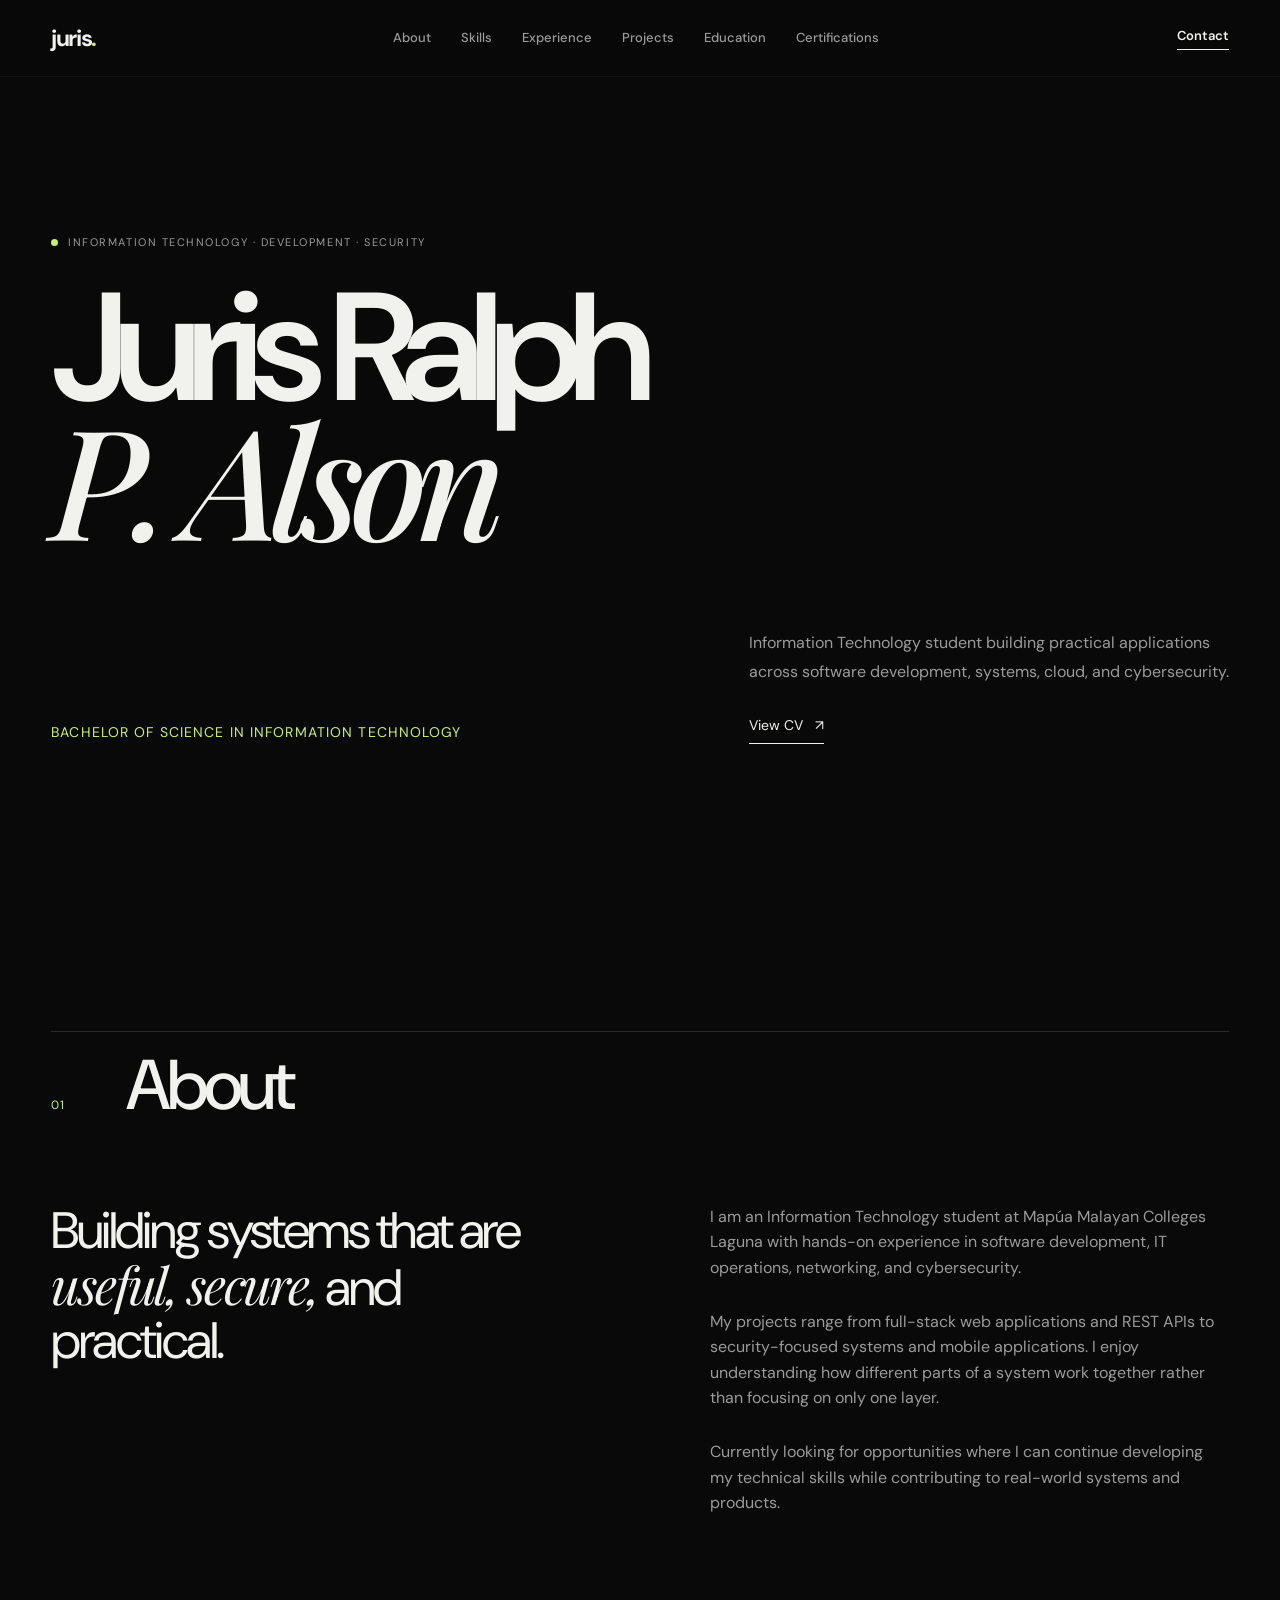
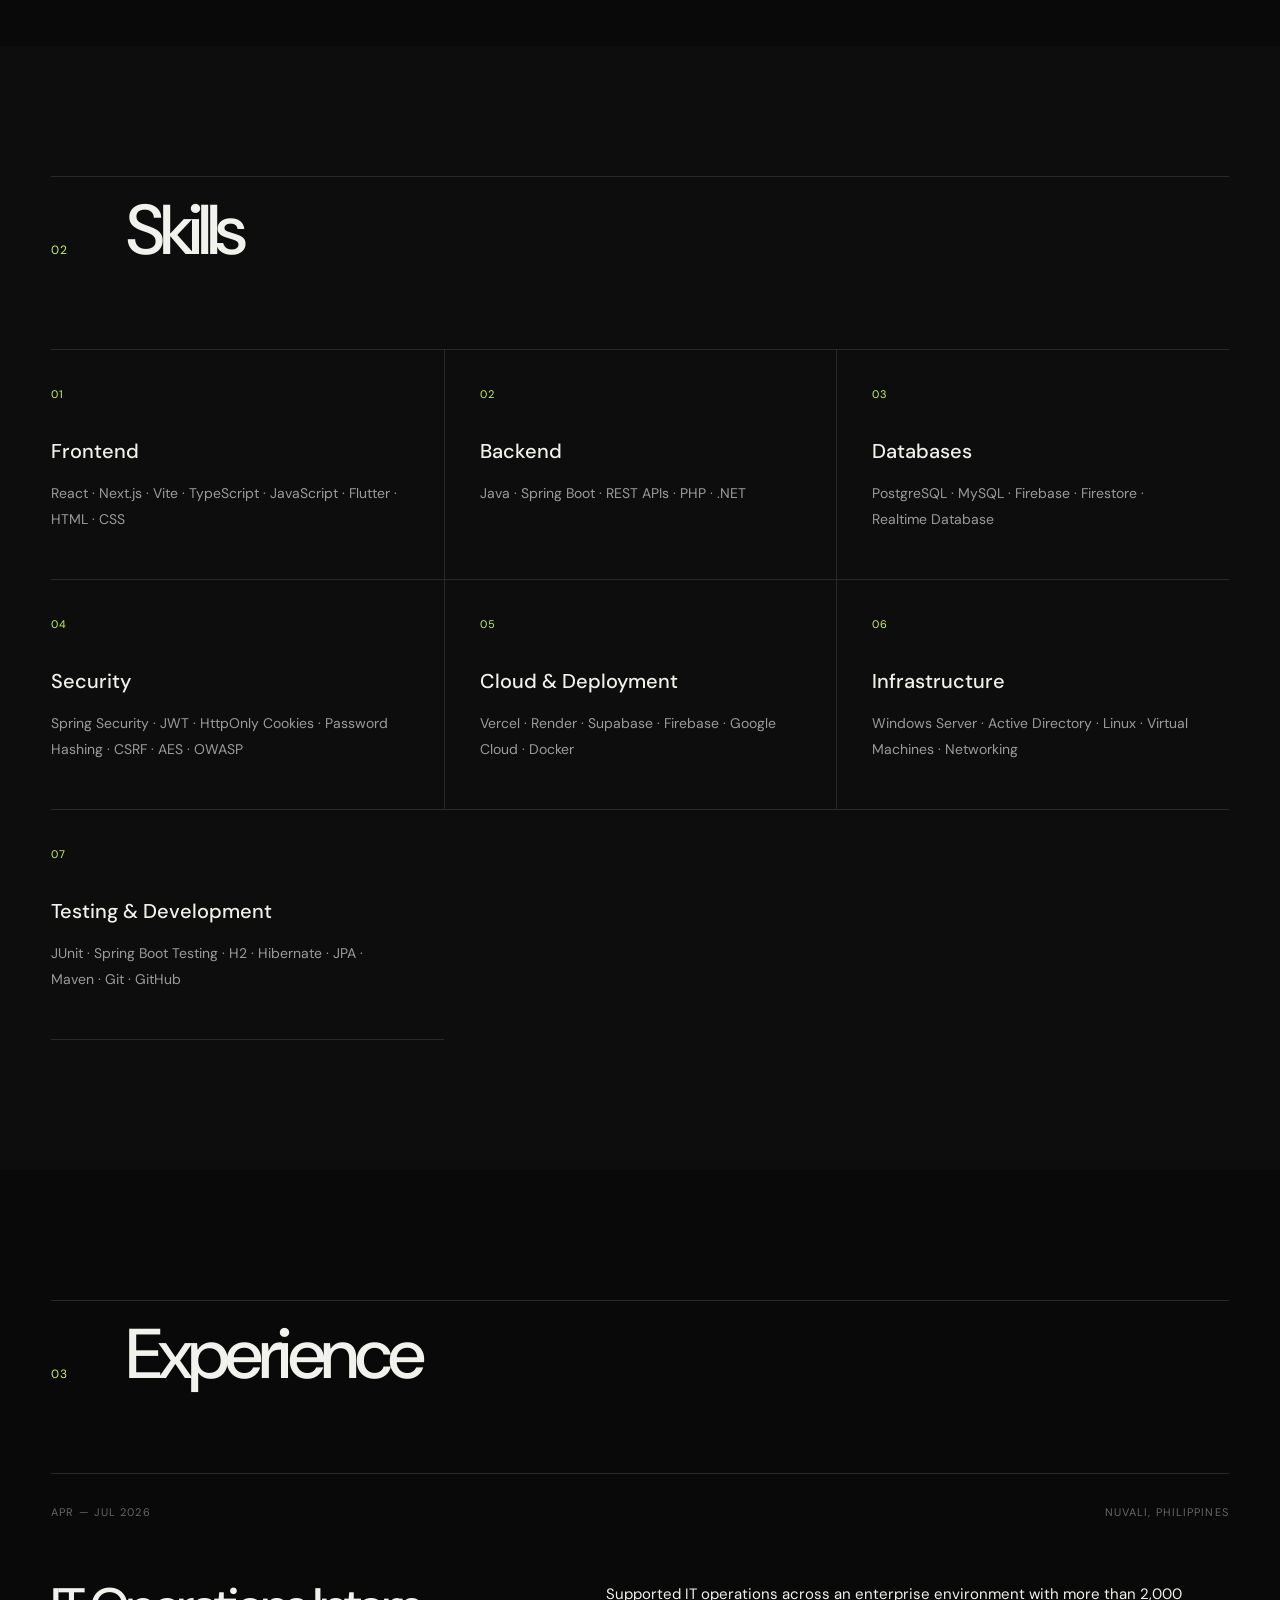
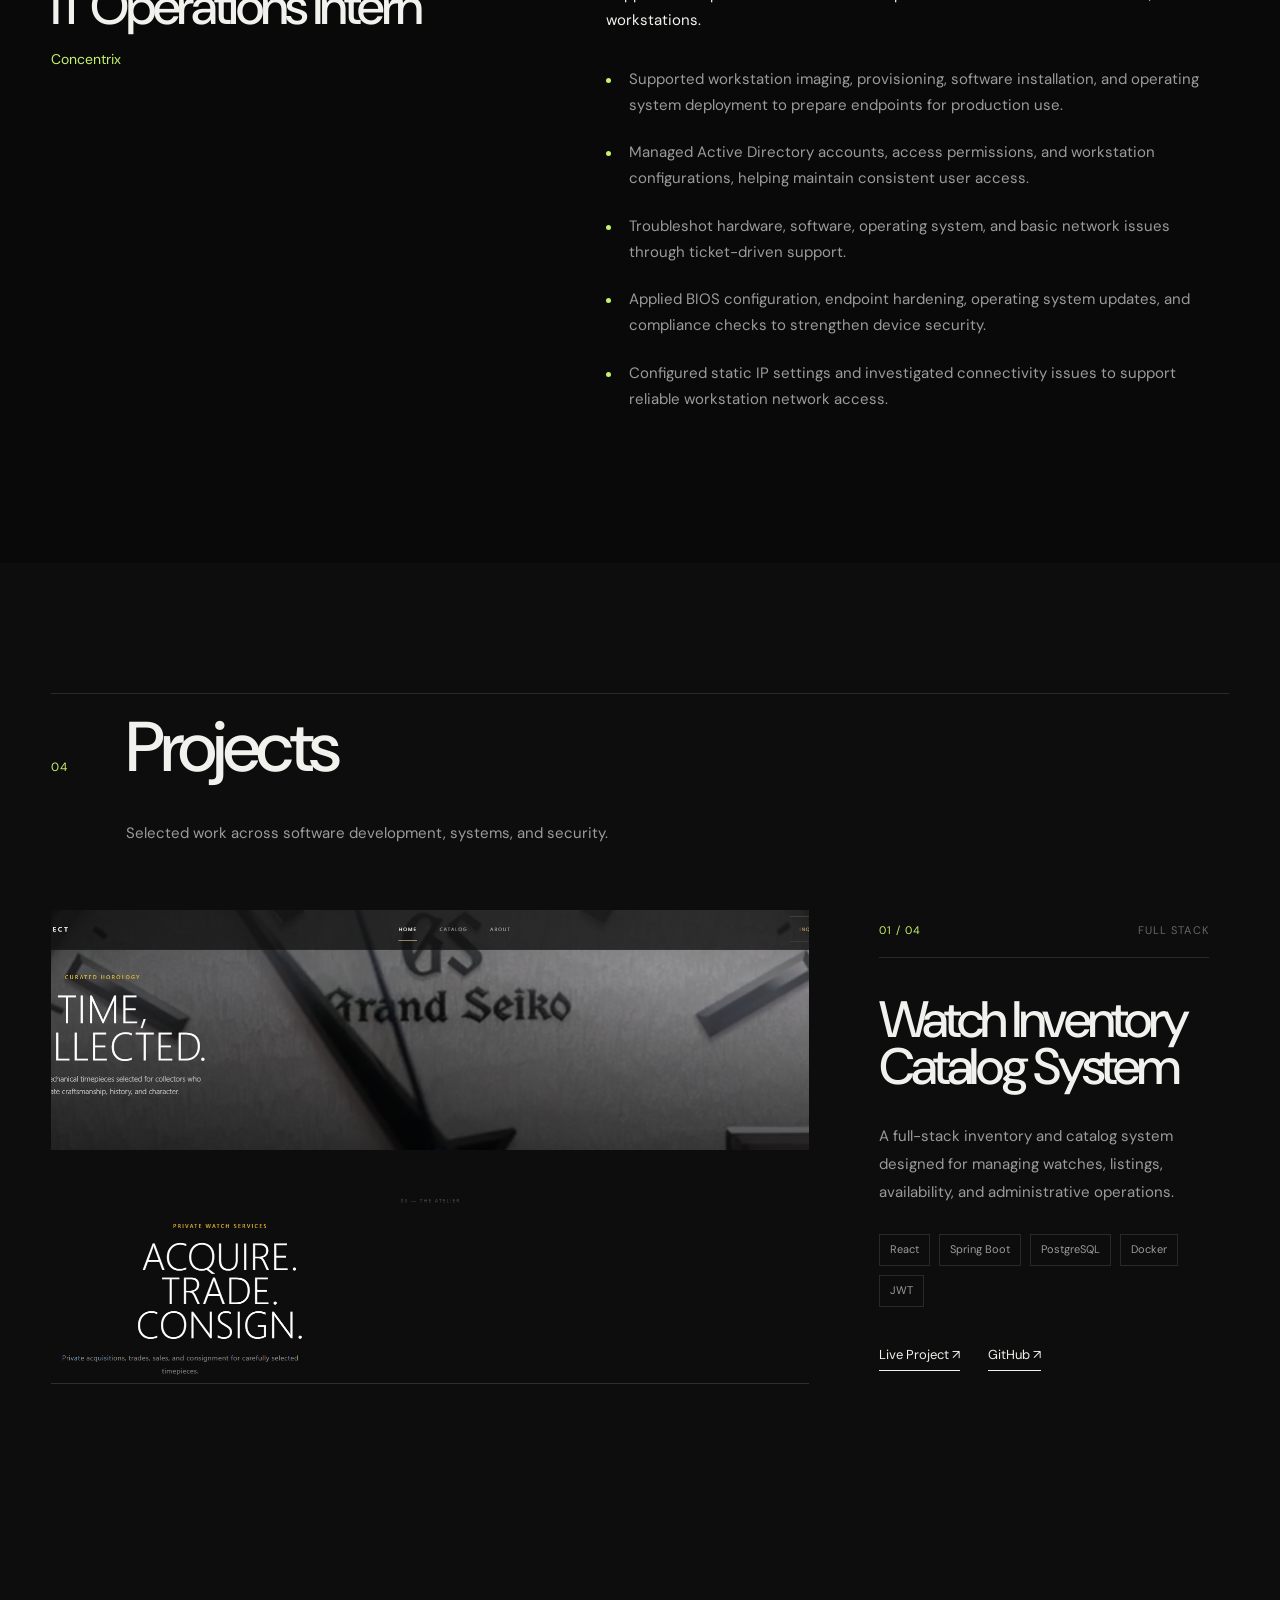
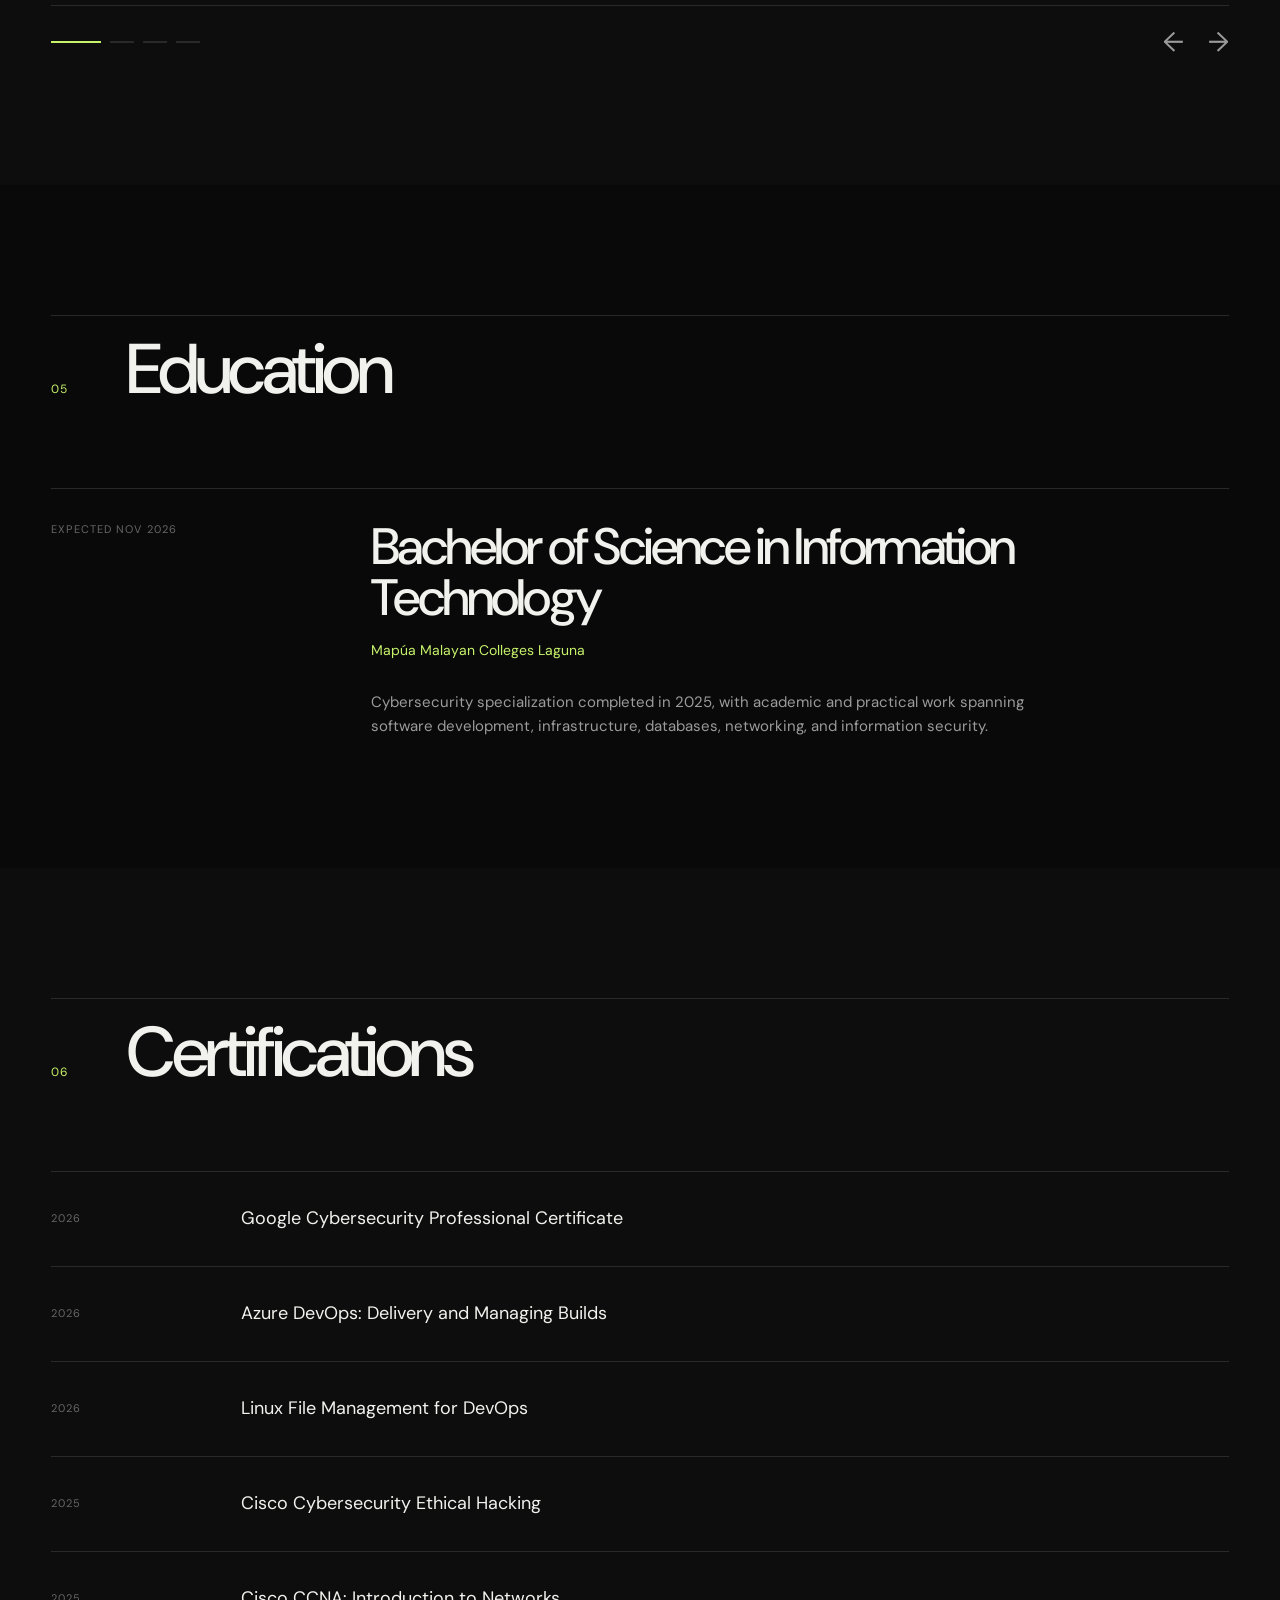
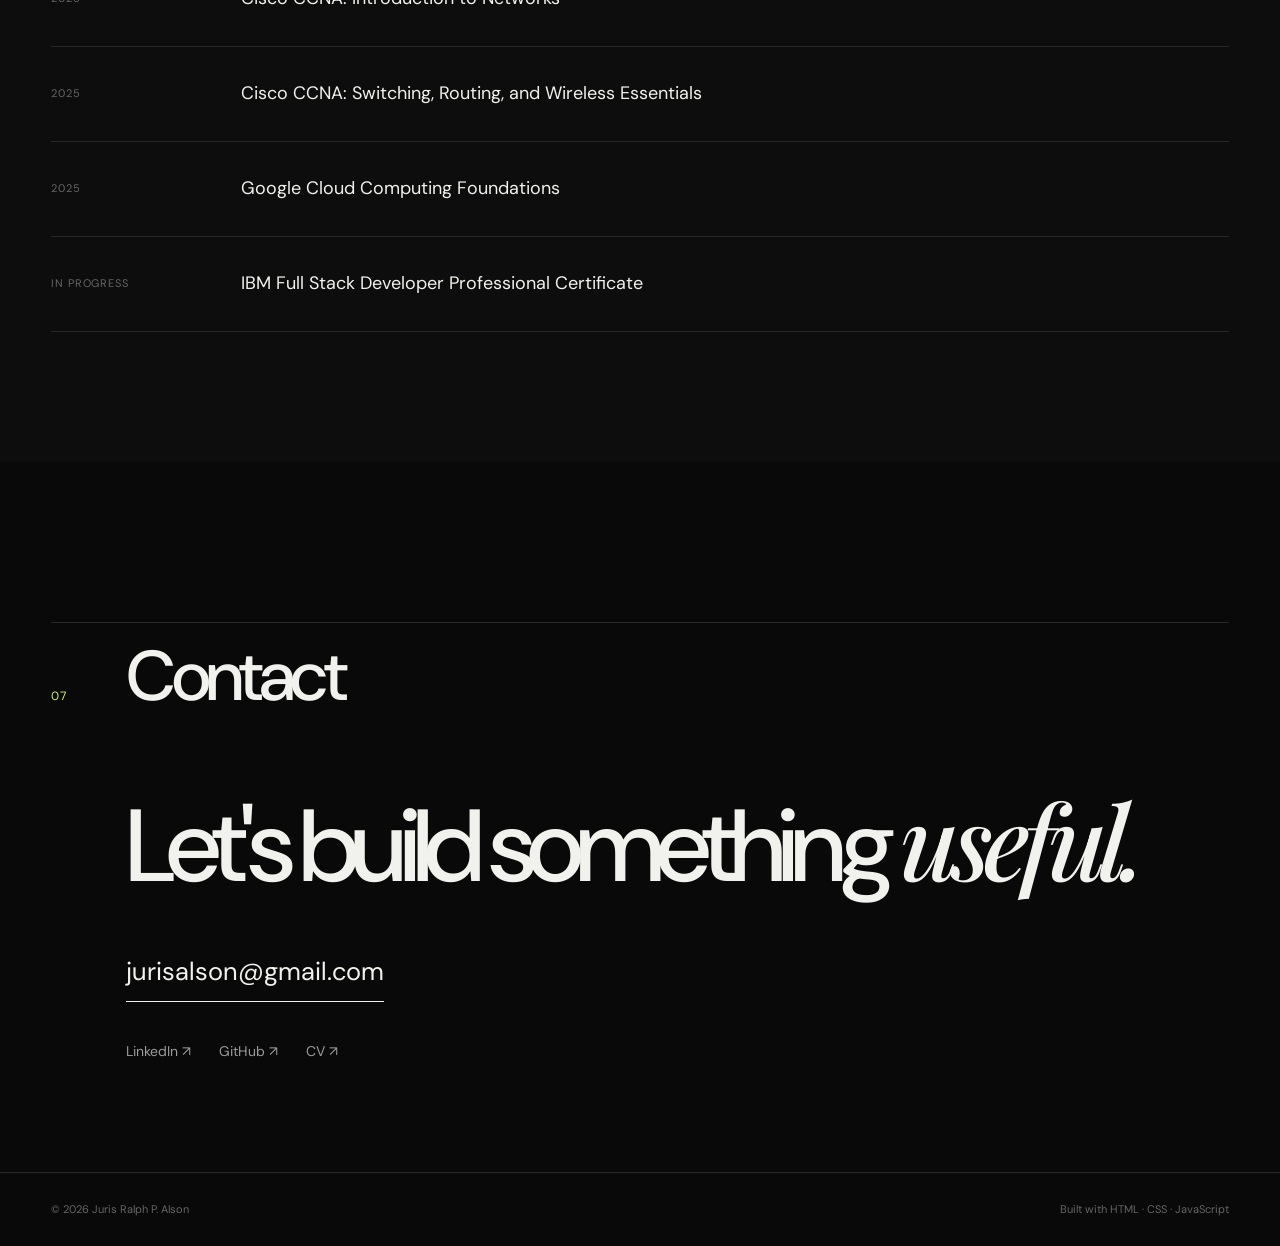
==== commit 7cf5d953: "Update" ====
--- a/index.html
+++ b/index.html
@@ -4,7 +4,7 @@
     <meta charset="UTF-8">
     <meta name="viewport" content="width=device-width, initial-scale=1.0">
 
-    <title>Juris Ralph P. Alson — IT Student & Developer</title>
+    <title>Juris Ralph P. Alson —  Bachelor of Science in Information Technology</title>
 
     <meta
         name="description"
@@ -70,7 +70,7 @@
         <div class="hero-bottom">
 
             <div class="hero-role">
-                IT Student &amp; Developer
+                Bachelor of Science in Information Technology
             </div>
 
             <div class="hero-description">
@@ -81,7 +81,7 @@
                 </p>
 
                 <a
-                    href="asset/ALSON_CV.pdf"
+                    href="asset/CV_ALSON.pdf"
                     target="_blank"
                     class="text-link"
                 >
@@ -756,7 +756,7 @@
                 </a>
 
                 <a
-                    href="asset/ALSON_CV.pdf"
+                    href="asset/CV_ALSON.pdf"
                     target="_blank"
                 >
                     CV ↗
